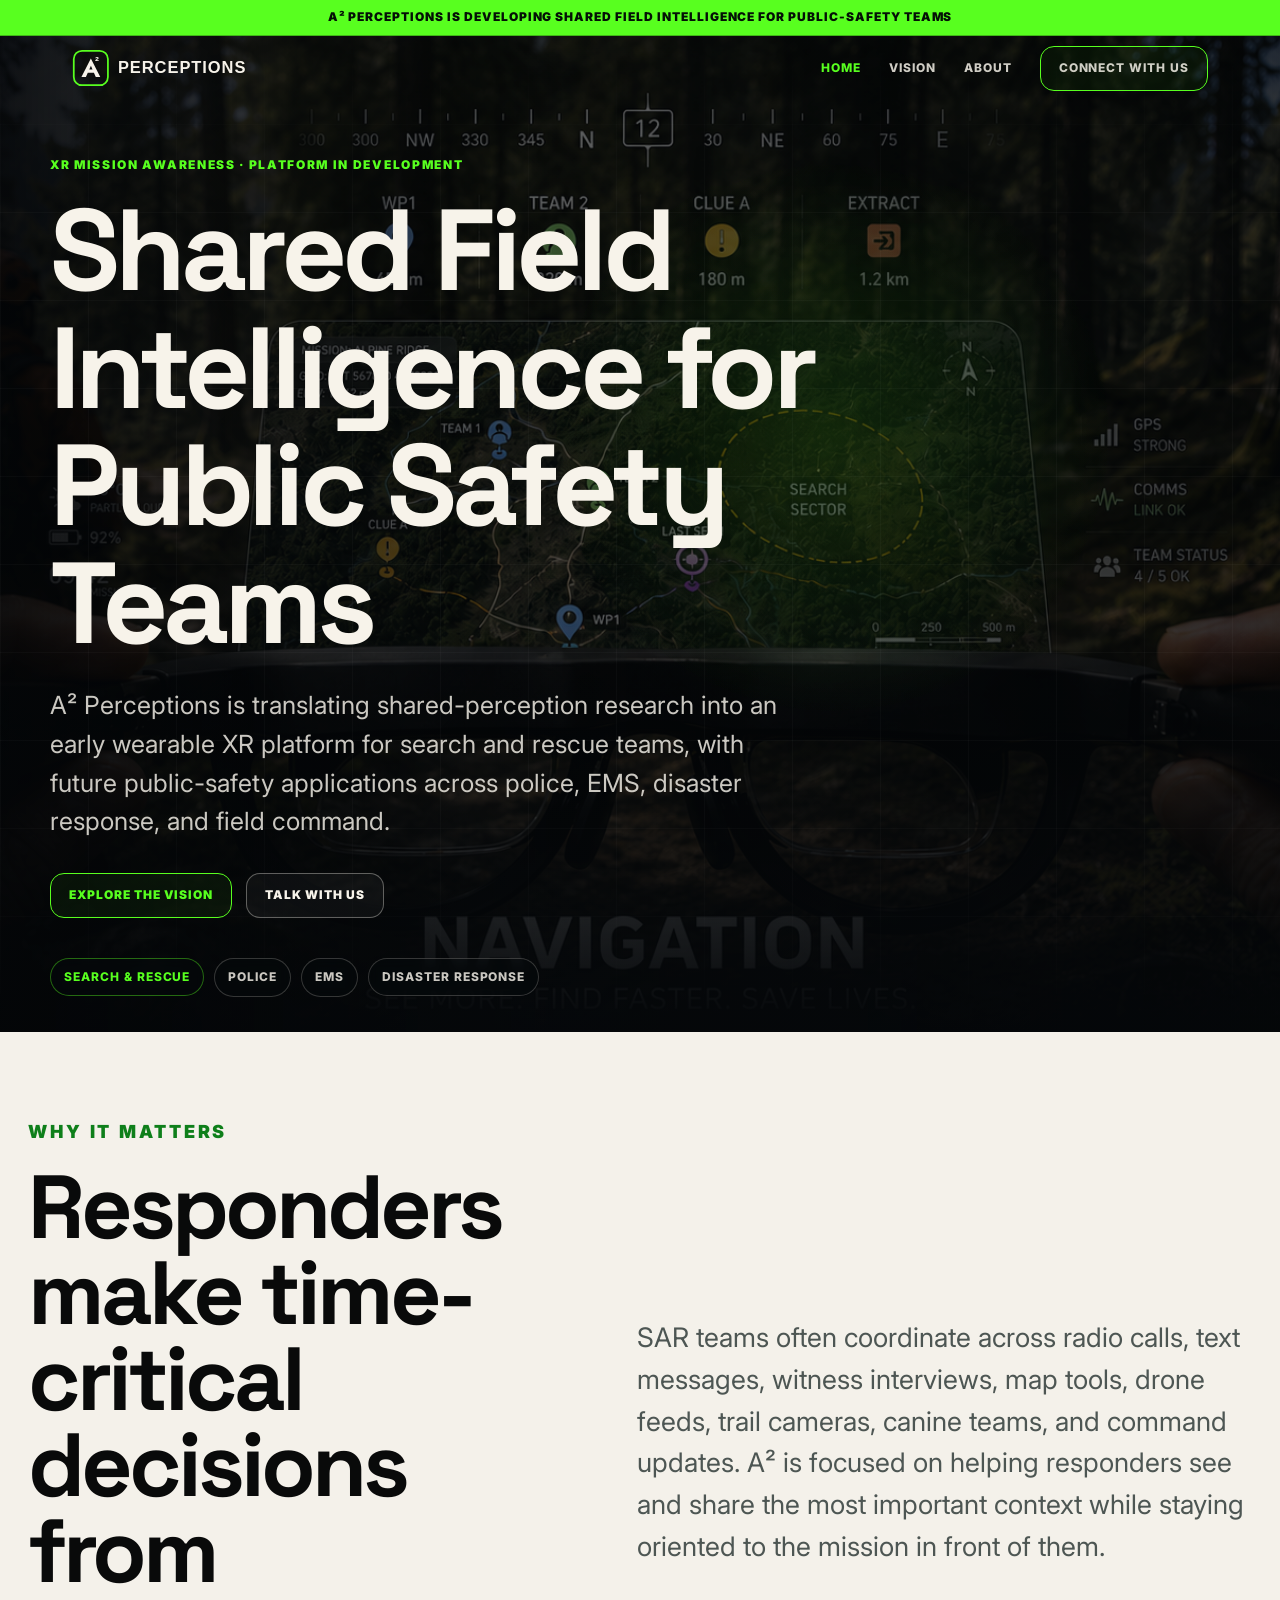
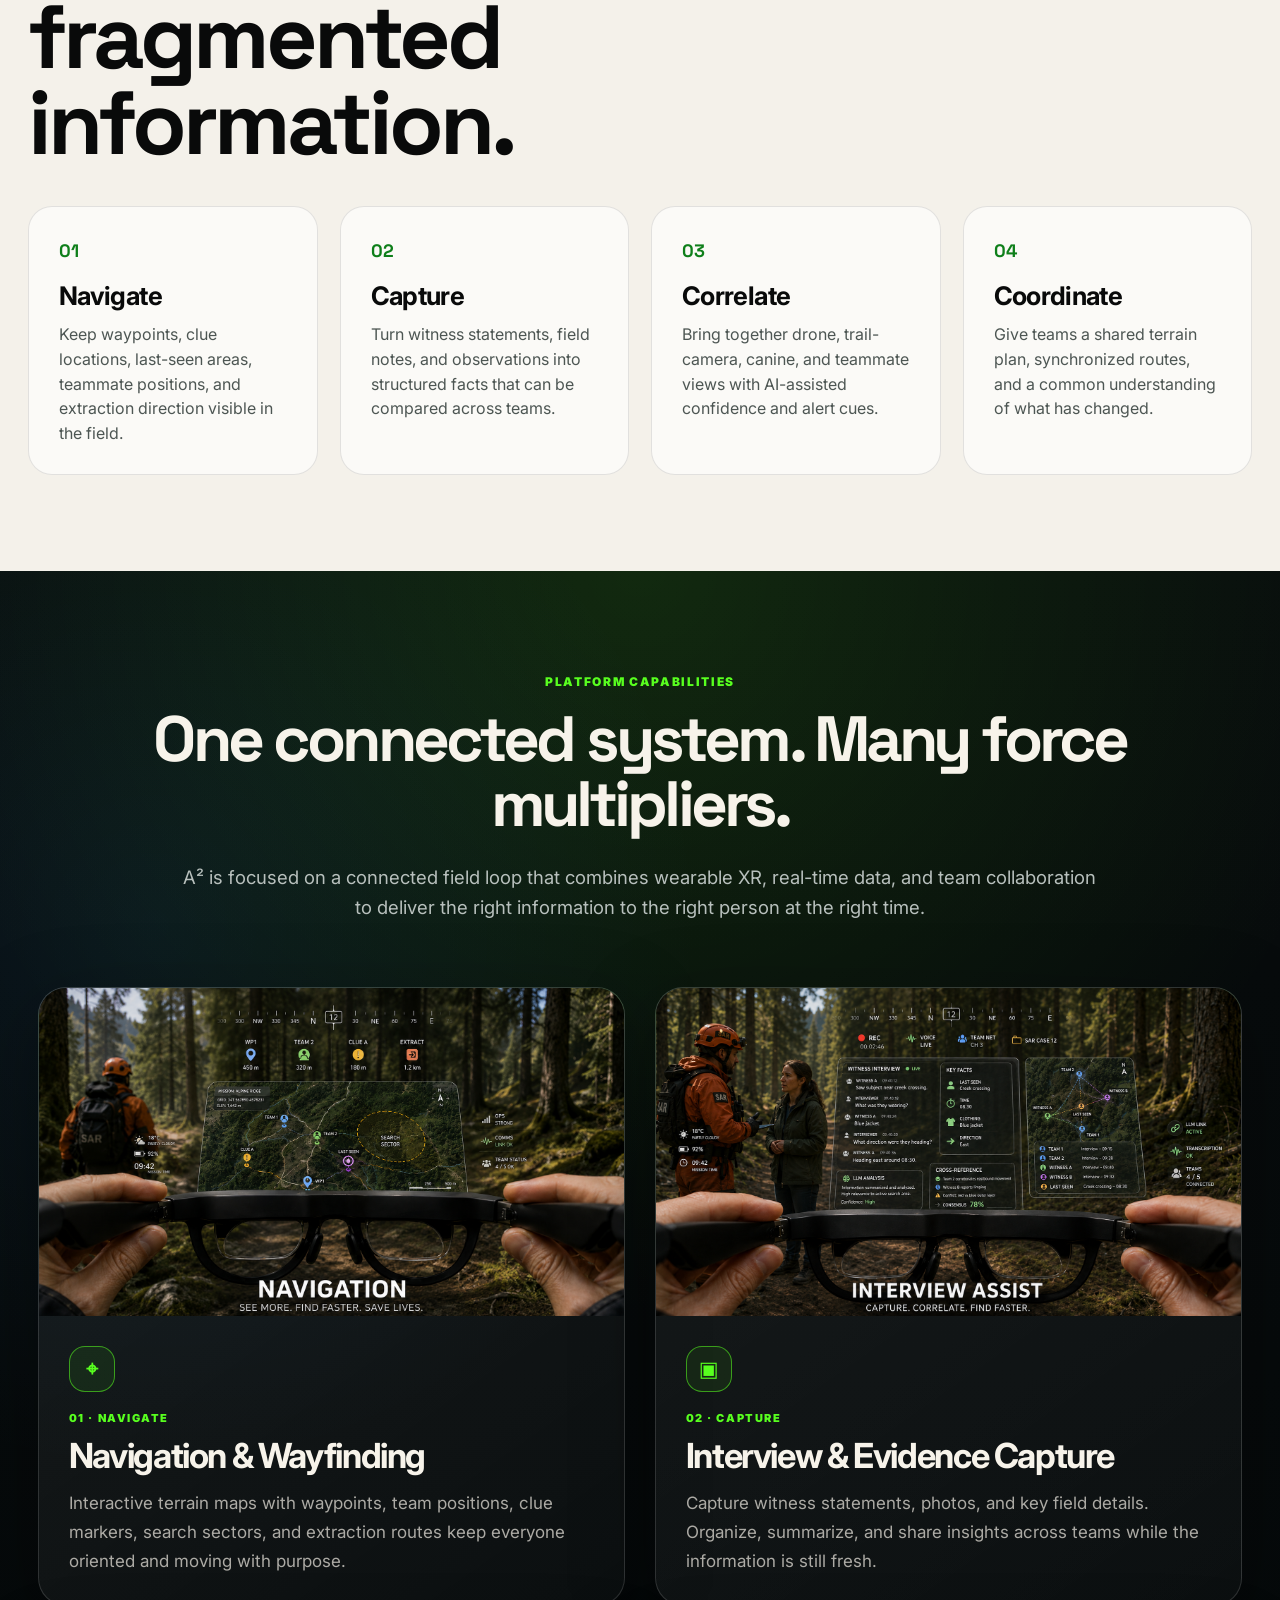
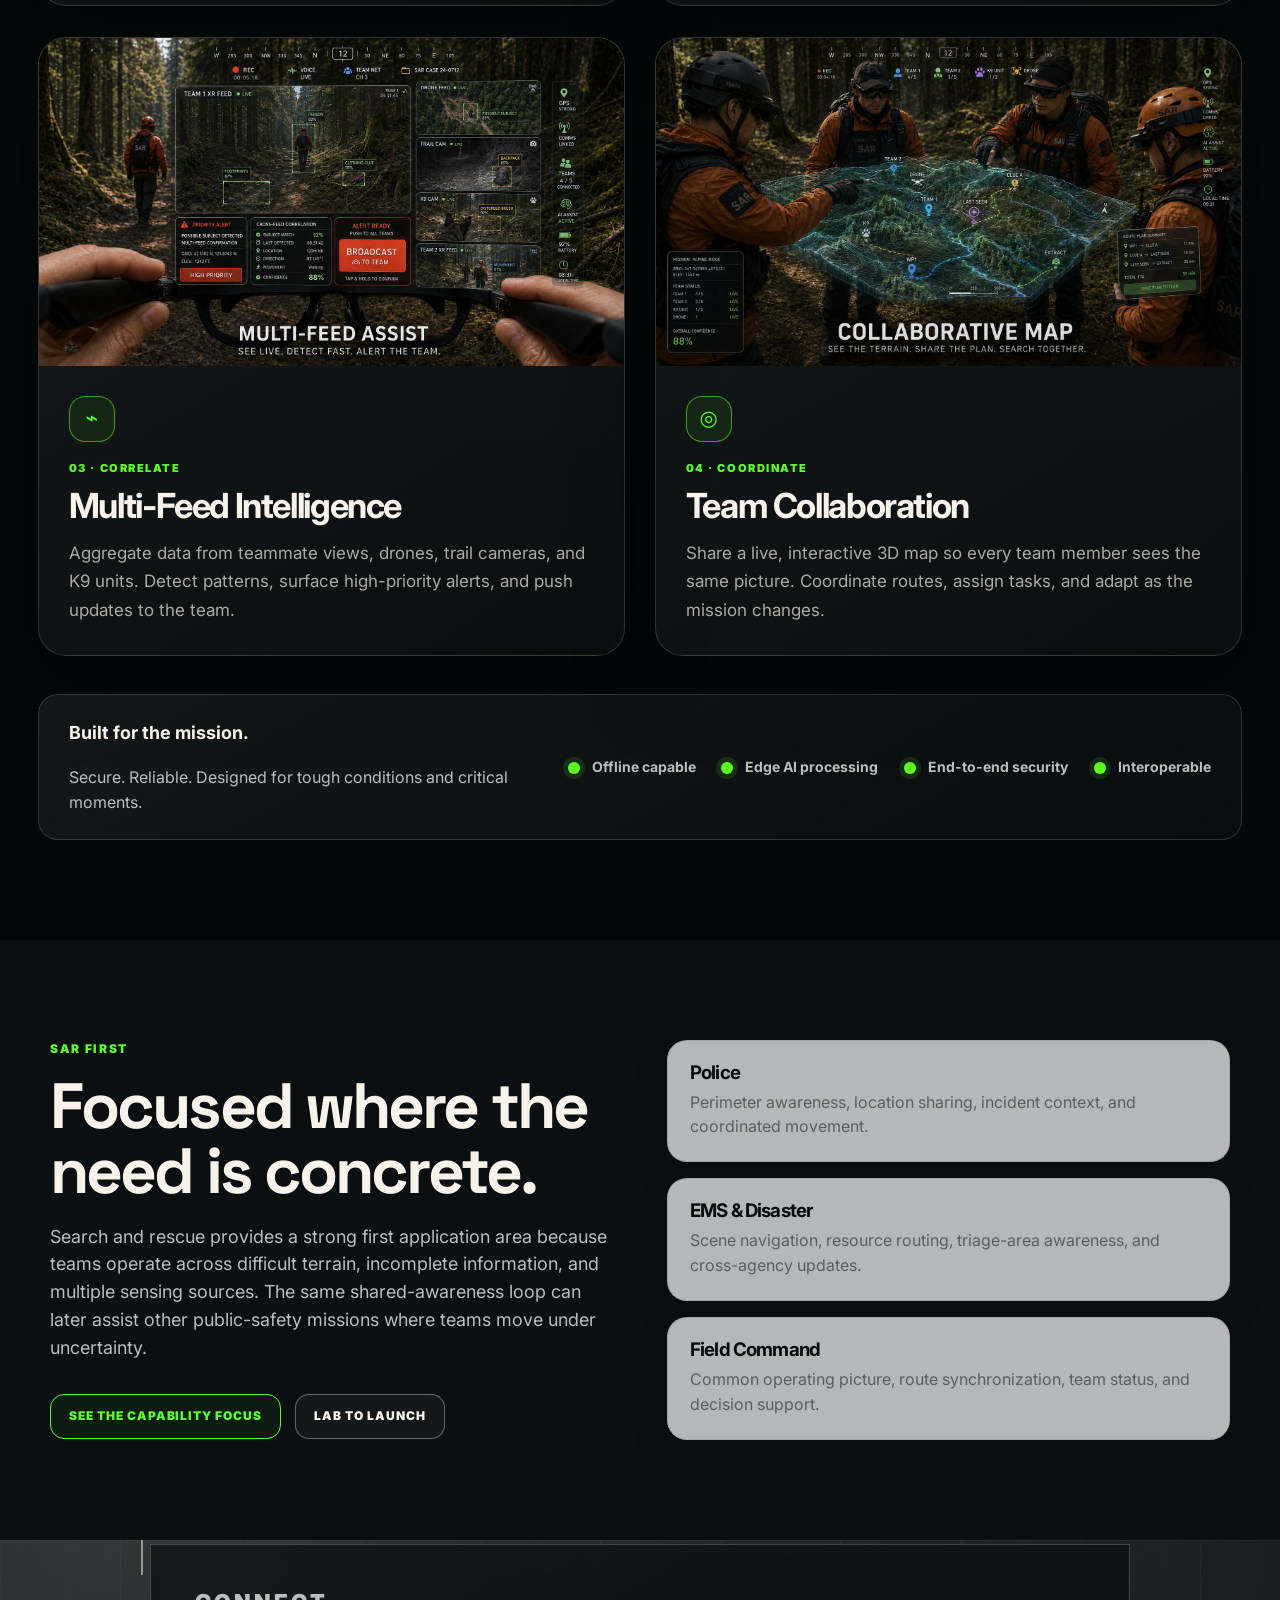
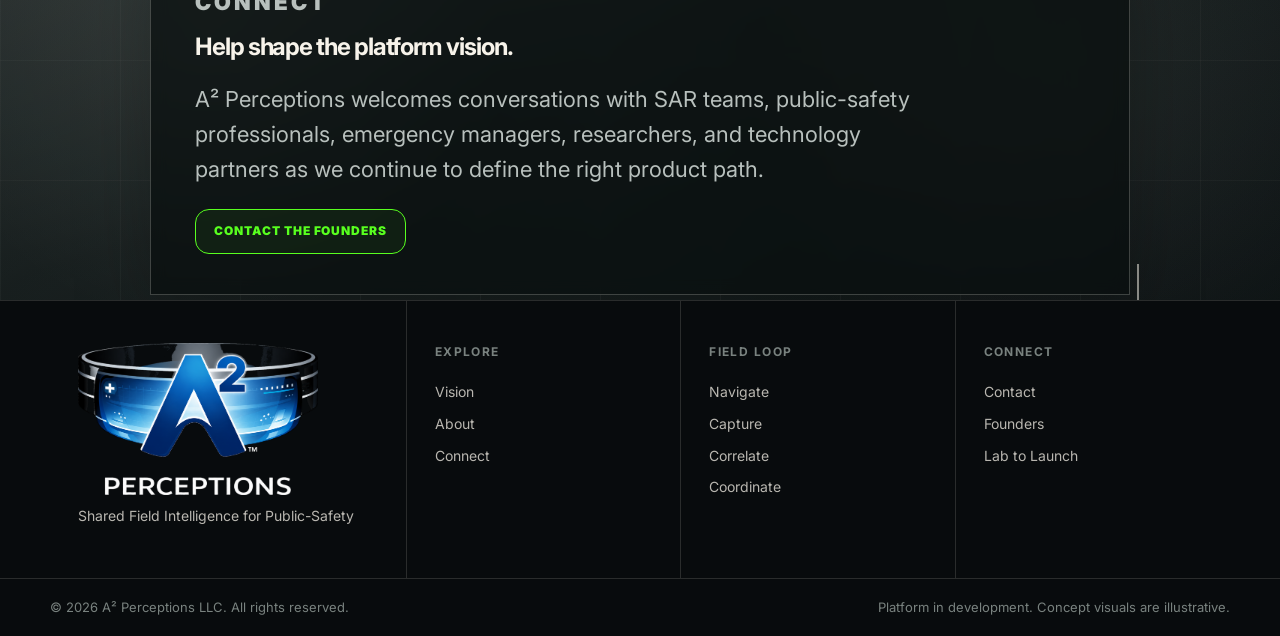
==== index.html @ 597aad18 "updated" ====
<!doctype html>
<html lang="en">
<head>
  <meta charset="utf-8">
  <meta name="viewport" content="width=device-width, initial-scale=1">
  <!-- Social link preview -->
  <meta property="og:title" content="A² Perceptions">
  <meta property="og:description" content="Shared Field Intelligence for Public Safety Teams">
  <meta property="og:type" content="website">
  <meta property="og:url" content="https://a2perceptions.com/">
  <meta property="og:image" content="https://a2perceptions.com/assets/img/social-preview.png">
  <meta property="og:image:width" content="1200">
  <meta property="og:image:height" content="630">

  <meta name="twitter:card" content="summary_large_image">
  <meta name="twitter:title" content="A² Perceptions">
  <meta name="twitter:description" content="Shared Field Intelligence for Public Safety Teams">
  <meta name="twitter:image" content="https://a2perceptions.com/assets/img/social-preview.png">
  <title>A² Perceptions | Shared Field Intelligence for Public Safety Teams</title>
  <meta name="description" content="A² Perceptions is developing a SAR-first wearable XR mission-awareness platform for public-safety teams.">
  <link rel="preconnect" href="https://fonts.googleapis.com">
  <link rel="preconnect" href="https://fonts.gstatic.com" crossorigin>
  <link href="https://fonts.googleapis.com/css2?family=Inter:wght@400;600;700;800;900&family=Space+Grotesk:wght@500;700;800&display=swap" rel="stylesheet">
  <link rel="stylesheet" href="assets/css/styles.css">
  <link rel="icon" href="assets/img/favicon-32.png" sizes="32x32" type="image/png">
  <link rel="apple-touch-icon" href="assets/img/apple-touch-icon.png">
  <!-- Cloudflare Web Analytics -->
  <script defer src="https://static.cloudflareinsights.com/beacon.min.js"
        data-cf-beacon='{"token": "cfut_zgLoPQUb0LdzbOEj3c5T4B39mbSB5YPgryAmXiWyc1afd4a0"}'></script>
  <!-- Cloudflare Web Analytics --><script defer src='https://static.cloudflareinsights.com/beacon.min.js' data-cf-beacon='{"token": "b9fbef4af799434c81dbc602abab901b"}'></script><!-- End Cloudflare Web Analytics -->
</head>
<body>
  <div class="announcement">A² Perceptions is developing shared field intelligence for public-safety teams</div>
  <header class="site-header" aria-label="Primary navigation">
    <div class="header-inner">
      <a class="logo" href="index.html" aria-label="A² Perceptions home"><img src="assets/img/a2-logo.svg" alt="A² Perceptions"></a>
      <button class="nav-toggle" aria-label="Toggle navigation" aria-expanded="false"><span></span><span></span><span></span></button>
      <nav class="nav">
        <a class="active" href="index.html">Home</a>
        <a href="vision.html">Vision</a>
        <a href="about.html">About</a>
        <a class="btn" href="about.html#connect">Connect With Us</a>
      </nav>
    </div>
  </header>

  <main>
    <section class="hero">
      <div class="hero-media" aria-hidden="true">
        <video autoplay muted loop playsinline poster="assets/img/hero-poster.png">
          <source src="assets/video/a2-field-loop.mp4" type="video/mp4">
        </video>
      </div>
      <div class="hero-content">
        <p class="eyebrow reveal">XR mission awareness · platform in development</p>
        <h1 class="reveal">Shared Field Intelligence for Public Safety Teams</h1>
        <p class="lead reveal">A² Perceptions is translating shared-perception research into an early wearable XR platform for search and rescue teams, with future public-safety applications across police, EMS, disaster response, and field command.</p>
        <div class="hero-actions reveal">
          <a class="btn" href="vision.html">Explore the Vision</a>
          <a class="btn secondary" href="about.html#connect">Talk With Us</a>
        </div>
        <div class="hero-tags reveal" aria-label="Focus areas">
          <span class="tag green">Search &amp; Rescue</span>
          <span class="tag">Police</span>
          <span class="tag">EMS</span>
          <span class="tag">Disaster Response</span>
        </div>
      </div>
    </section>

    <section class="section problem-band">
      <div class="container">
        <div class="section-header">
          <div>
            <p class="section-kicker reveal">Why it matters</p>
            <h2 class="reveal">Responders make time-critical decisions from fragmented information.</h2>
          </div>
          <p class="copy reveal">SAR teams often coordinate across radio calls, text messages, witness interviews, map tools, drone feeds, trail cameras, canine teams, and command updates. A² is focused on helping responders see and share the most important context while staying oriented to the mission in front of them.</p>
        </div>
        <div class="grid cols-4">
          <article class="card reveal"><div class="num">01</div><h3>Navigate</h3><p>Keep waypoints, clue locations, last-seen areas, teammate positions, and extraction direction visible in the field.</p></article>
          <article class="card reveal"><div class="num">02</div><h3>Capture</h3><p>Turn witness statements, field notes, and observations into structured facts that can be compared across teams.</p></article>
          <article class="card reveal"><div class="num">03</div><h3>Correlate</h3><p>Bring together drone, trail-camera, canine, and teammate views with AI-assisted confidence and alert cues.</p></article>
          <article class="card reveal"><div class="num">04</div><h3>Coordinate</h3><p>Give teams a shared terrain plan, synchronized routes, and a common understanding of what has changed.</p></article>
        </div>
      </div>
    </section>


    <section class="section home-capabilities-section">
      <div class="container">
        <div class="section-header stack centered">
          <p class="section-kicker reveal">Platform capabilities</p>
          <h2 class="reveal">One connected system. Many force multipliers.</h2>
          <p class="copy reveal">A² is focused on a connected field loop that combines wearable XR, real-time data, and team collaboration to deliver the right information to the right person at the right time.</p>
        </div>

        <div class="capability-showcase-grid">
          <article class="capability-showcase-card reveal">
            <div class="capability-copy">
              <div class="capability-icon" aria-hidden="true">⌖</div>
              <p class="section-kicker mini">01 · Navigate</p>
              <h3>Navigation &amp; Wayfinding</h3>
              <p>Interactive terrain maps with waypoints, team positions, clue markers, search sectors, and extraction routes keep everyone oriented and moving with purpose.</p>
            </div>
            <button class="capability-image-button" type="button" data-lightbox-src="assets/img/sar-xr-navigation.png" data-lightbox-alt="Navigation and wayfinding concept showing a SAR responder using XR glasses with a map, waypoint, clue, team, and extraction overlays."><img src="assets/img/sar-xr-navigation.png" alt="Navigation and wayfinding concept showing a SAR responder using XR glasses with a map, waypoint, clue, team, and extraction overlays."><span>View larger</span></button>
          </article>

          <article class="capability-showcase-card reveal">
            <div class="capability-copy">
              <div class="capability-icon" aria-hidden="true">▣</div>
              <p class="section-kicker mini">02 · Capture</p>
              <h3>Interview &amp; Evidence Capture</h3>
              <p>Capture witness statements, photos, and key field details. Organize, summarize, and share insights across teams while the information is still fresh.</p>
            </div>
            <button class="capability-image-button" type="button" data-lightbox-src="assets/img/sar-xr-interview-assist.png" data-lightbox-alt="Interview and evidence capture concept showing a SAR rescuer interviewing a witness with transcript, key facts, and cross-reference overlays."><img src="assets/img/sar-xr-interview-assist.png" alt="Interview and evidence capture concept showing a SAR rescuer interviewing a witness with transcript, key facts, and cross-reference overlays."><span>View larger</span></button>
          </article>

          <article class="capability-showcase-card reveal">
            <div class="capability-copy">
              <div class="capability-icon" aria-hidden="true">⌁</div>
              <p class="section-kicker mini">03 · Correlate</p>
              <h3>Multi-Feed Intelligence</h3>
              <p>Aggregate data from teammate views, drones, trail cameras, and K9 units. Detect patterns, surface high-priority alerts, and push updates to the team.</p>
            </div>
            <button class="capability-image-button" type="button" data-lightbox-src="assets/img/sar-xr-multi-feed-assist.png" data-lightbox-alt="Multi-feed intelligence concept showing live team, drone, trail camera, and K9 camera feeds with AI assist overlays and alert controls."><img src="assets/img/sar-xr-multi-feed-assist.png" alt="Multi-feed intelligence concept showing live team, drone, trail camera, and K9 camera feeds with AI assist overlays and alert controls."><span>View larger</span></button>
          </article>

          <article class="capability-showcase-card reveal">
            <div class="capability-copy">
              <div class="capability-icon" aria-hidden="true">◎</div>
              <p class="section-kicker mini">04 · Coordinate</p>
              <h3>Team Collaboration</h3>
              <p>Share a live, interactive 3D map so every team member sees the same picture. Coordinate routes, assign tasks, and adapt as the mission changes.</p>
            </div>
            <button class="capability-image-button" type="button" data-lightbox-src="assets/img/sar-xr-collaborative-map.png" data-lightbox-alt="Team collaboration concept showing SAR responders using a shared 3D holographic terrain map with team, drone, clue, route, and extraction markers."><img src="assets/img/sar-xr-collaborative-map.png" alt="Team collaboration concept showing SAR responders using a shared 3D holographic terrain map with team, drone, clue, route, and extraction markers."><span>View larger</span></button>
          </article>
        </div>

        <div class="capability-proof-bar reveal">
          <div><strong>Built for the mission.</strong><span>Secure. Reliable. Designed for tough conditions and critical moments.</span></div>
          <ul>
            <li>Offline capable</li>
            <li>Edge AI processing</li>
            <li>End-to-end security</li>
            <li>Interoperable</li>
          </ul>
        </div>
      </div>
    </section>

    <section class="section">
      <div class="container split">
        <div>
          <p class="section-kicker reveal">SAR first</p>
          <h2 class="reveal">Focused where the need is concrete.</h2>
          <p class="copy reveal">Search and rescue provides a strong first application area because teams operate across difficult terrain, incomplete information, and multiple sensing sources. The same shared-awareness loop can later assist other public-safety missions where teams move under uncertainty.</p>
          <div class="hero-actions reveal">
            <a class="btn" href="vision.html#capabilities">See the Capability Focus</a>
            <a class="btn secondary" href="vision.html#lab-to-launch">Lab to Launch</a>
          </div>
        </div>
        <div class="grid mini-grid reveal">
          <article class="mini-card"><h3>Police</h3><p>Perimeter awareness, location sharing, incident context, and coordinated movement.</p></article>
          <article class="mini-card"><h3>EMS &amp; Disaster</h3><p>Scene navigation, resource routing, triage-area awareness, and cross-agency updates.</p></article>
          <article class="mini-card"><h3>Field Command</h3><p>Common operating picture, route synchronization, team status, and decision support.</p></article>
        </div>
      </div>
    </section>

    <section id="connect" class="contact-band">
      <div class="container">
        <div class="contact-box reveal">
          <p class="section-kicker">Connect</p>
          <h2>Help shape the platform vision.</h2>
          <p>A² Perceptions welcomes conversations with SAR teams, public-safety professionals, emergency managers, researchers, and technology partners as we continue to define the right product path.</p>
          <a class="btn" href="about.html#connect">Contact the Founders</a>
        </div>
      </div>
    </section>

    <div class="image-lightbox" id="image-lightbox" aria-hidden="true">
      <button class="image-lightbox-close" type="button" aria-label="Close enlarged image">×</button>
      <img src="" alt="">
    </div>

  </main>

  <footer class="site-footer">
    <div class="container footer-grid">
      <div class="footer-col footer-logo"><img src="assets/img/a2-logo-official-footer.png" alt="Official A² Perceptions logo"><p>Shared Field Intelligence for Public-Safety</p></div>
      <div class="footer-col"><h4>Explore</h4><a href="vision.html">Vision</a><a href="about.html">About</a><a href="about.html#connect">Connect</a></div>
      <div class="footer-col"><h4>Field Loop</h4><a href="vision.html#capabilities">Navigate</a><a href="vision.html#capabilities">Capture</a><a href="vision.html#capabilities">Correlate</a><a href="vision.html#capabilities">Coordinate</a></div>
      <div class="footer-col"><h4>Connect</h4><a href="about.html#connect">Contact</a><a href="about.html#founders">Founders</a><a href="vision.html#lab-to-launch">Lab to Launch</a></div>
    </div>
    <div class="footer-bottom"><div class="container"><span>© <span id="year">2026</span> A² Perceptions LLC. All rights reserved.</span><span>Platform in development. Concept visuals are illustrative.</span></div></div>
  </footer>

  <script>
    const lightbox = document.getElementById('image-lightbox');
    if (lightbox) {
      const lightboxImg = lightbox.querySelector('img');
      const closeLightbox = () => {
        lightbox.setAttribute('aria-hidden', 'true');
        lightboxImg.src = '';
        document.body.classList.remove('lightbox-open');
      };
      document.querySelectorAll('[data-lightbox-src]').forEach((button) => {
        button.addEventListener('click', () => {
          lightboxImg.src = button.dataset.lightboxSrc;
          lightboxImg.alt = button.dataset.lightboxAlt || '';
          lightbox.setAttribute('aria-hidden', 'false');
          document.body.classList.add('lightbox-open');
        });
      });
      lightbox.addEventListener('click', (event) => {
        if (event.target === lightbox) closeLightbox();
      });
      lightbox.querySelector('.image-lightbox-close').addEventListener('click', closeLightbox);
      document.addEventListener('keydown', (event) => {
        if (event.key === 'Escape') closeLightbox();
      });
    }
  </script>

  <script src="assets/js/main.js"></script>
  <script>document.getElementById('year').textContent = new Date().getFullYear();</script>
</body>
</html>
---- assets/css/styles.css ----
:root {
  --black: #070a0d;
  --near-black: #0b0f12;
  --charcoal: #12181d;
  --panel: #151b1f;
  --panel-2: #1b2227;
  --text: #f7f3ea;
  --muted: #b8c0bd;
  --muted-2: #79827f;
  --line: rgba(247, 243, 234, 0.14);
  --green: #58ff1f;
  --green-dim: rgba(88, 255, 31, 0.18);
  --cyan: #24d7ff;
  --cyan-dim: rgba(36, 215, 255, 0.16);
  --amber: #ffaf3d;
  --cream: #f4f1ea;
  --ink: #090a0a;
  --max: 1180px;
  --radius-lg: 30px;
  --radius-md: 20px;
  --shadow: 0 20px 80px rgba(0,0,0,.32);
}

* { box-sizing: border-box; }
html { scroll-behavior: smooth; }
body {
  margin: 0;
  background: var(--near-black);
  color: var(--text);
  font-family: Inter, system-ui, -apple-system, BlinkMacSystemFont, "Segoe UI", sans-serif;
  line-height: 1.55;
  text-rendering: optimizeLegibility;
}
body.light-page { background: var(--cream); color: var(--ink); }
a { color: inherit; text-decoration: none; }
img, video { max-width: 100%; display: block; }
::selection { background: var(--green); color: var(--black); }

.announcement {
  background: var(--green);
  color: #041006;
  font-weight: 900;
  text-transform: uppercase;
  letter-spacing: .08em;
  font-size: 12px;
  text-align: center;
  padding: 8px 16px;
  border-bottom: 1px solid rgba(0,0,0,.28);
}

.site-header {
  position: fixed;
  top: 32px;
  left: 0;
  right: 0;
  z-index: 100;
  transition: background .25s ease, transform .25s ease, border .25s ease;
}
.site-header.scrolled { background: rgba(7, 10, 13, 0.86); backdrop-filter: blur(18px); border-bottom: 1px solid var(--line); }
.header-inner {
  max-width: var(--max);
  margin: 0 auto;
  display: flex;
  align-items: center;
  justify-content: space-between;
  gap: 24px;
  padding: 14px 22px;
}
.logo { display: flex; align-items: center; min-width: 190px; }
.logo img { width: 212px; height: auto; }
.nav { display: flex; align-items: center; gap: 28px; }
.nav a {
  color: rgba(247,243,234,.84);
  font-weight: 800;
  font-size: 12px;
  text-transform: uppercase;
  letter-spacing: .08em;
}
.nav a.active, .nav a:hover { color: var(--green); }
.nav-toggle { display: none; background: transparent; border: 1px solid var(--line); color: var(--text); border-radius: 12px; padding: 9px 11px; }
.nav-toggle span { display:block; width:22px; height:2px; background: currentColor; margin:4px 0; }
.btn {
  display: inline-flex;
  align-items: center;
  justify-content: center;
  gap: 10px;
  border: 1px solid var(--green);
  color: var(--green);
  background: rgba(88,255,31,.05);
  border-radius: 14px;
  padding: 12px 18px;
  font-size: 12px;
  font-weight: 900;
  text-transform: uppercase;
  letter-spacing: .08em;
  transition: transform .18s ease, background .18s ease, color .18s ease, border .18s ease;
  cursor: pointer;
}
.btn:hover { transform: translateY(-2px); background: var(--green); color: var(--black); }
.btn.secondary { border-color: rgba(247,243,234,.35); color: var(--text); background: rgba(247,243,234,.04); }
.btn.secondary:hover { background: var(--text); color: var(--black); }
.btn.dark { color: var(--near-black); background: var(--green); }
.btn.dark:hover { background: var(--cyan); border-color: var(--cyan); }

.hero {
  position: relative;
  min-height: 92vh;
  display: grid;
  align-items: end;
  overflow: hidden;
  isolation: isolate;
}
.hero.hero-compact { min-height: 68vh; align-items: center; }
.hero-media {
  position: absolute; inset: 0; z-index: -3; background: var(--near-black);
}
.hero-media video, .hero-media img {
  width: 100%; height: 100%; object-fit: cover;
  opacity: .82;
}
.hero::before {
  content: "";
  position: absolute; inset: 0; z-index: -2;
  background: linear-gradient(90deg, rgba(3,5,7,.92) 0%, rgba(3,5,7,.56) 42%, rgba(3,5,7,.74) 100%),
              linear-gradient(0deg, rgba(7,10,13,1) 0%, rgba(7,10,13,0) 42%);
}
.hero::after {
  content: "";
  position: absolute; inset: 0; z-index: -1;
  background-image: radial-gradient(circle at 65% 40%, rgba(88,255,31,.16), transparent 28%),
                    linear-gradient(rgba(255,255,255,.04) 1px, transparent 1px),
                    linear-gradient(90deg, rgba(255,255,255,.04) 1px, transparent 1px);
  background-size: auto, 88px 88px, 88px 88px;
  mask-image: linear-gradient(to bottom, transparent 0%, black 20%, black 75%, transparent 100%);
  opacity: .7;
}
.hero-content {
  width: min(var(--max), calc(100% - 40px));
  margin: 0 auto;
  padding: 190px 0 86px;
}
.eyebrow {
  color: var(--green);
  font-weight: 900;
  text-transform: uppercase;
  letter-spacing: .14em;
  font-size: 12px;
  margin: 0 0 18px;
}
h1, h2, h3 { line-height: 1.02; margin: 0; letter-spacing: -0.045em; }
h1 {
  font-family: "Space Grotesk", Inter, system-ui, sans-serif;
  font-size: clamp(52px, 9vw, 128px);
  max-width: 980px;
  font-weight: 800;
}
.hero p.lead, .lead {
  font-size: clamp(18px, 2.2vw, 25px);
  color: rgba(247,243,234,.82);
  max-width: 790px;
  margin: 24px 0 0;
}
.hero-actions { display:flex; gap:14px; flex-wrap:wrap; margin-top:32px; }
.hero-tags { display:flex; gap:10px; flex-wrap:wrap; margin-top:40px; }
.tag {
  border: 1px solid rgba(247,243,234,.2);
  color: rgba(247,243,234,.82);
  background: rgba(7,10,13,.42);
  backdrop-filter: blur(6px);
  border-radius: 999px;
  padding: 9px 13px;
  font-size: 12px;
  font-weight: 800;
  text-transform: uppercase;
  letter-spacing: .08em;
}
.tag.green { border-color: rgba(88,255,31,.4); color: var(--green); }

main { overflow: hidden; }
.section { padding: 100px 0; position: relative; }
.section.tight { padding: 68px 0; }
.container { width: min(var(--max), calc(100% - 40px)); margin: 0 auto; }
.section-header { display:flex; justify-content:space-between; align-items:end; gap:40px; margin-bottom:42px; }
.section-header.stack { display:block; }
.section-kicker {
  color: var(--green);
  text-transform: uppercase;
  font-weight: 900;
  letter-spacing: .14em;
  font-size: 12px;
  margin: 0 0 15px;
}
.section h2 { font-family: "Space Grotesk", Inter, sans-serif; font-size: clamp(38px, 5vw, 72px); max-width: 860px; }
.section .copy { color: var(--muted); max-width: 620px; font-size: 18px; }
.grid { display:grid; gap:22px; }
.grid.cols-2 { grid-template-columns: repeat(2, minmax(0, 1fr)); }
.grid.cols-3 { grid-template-columns: repeat(3, minmax(0, 1fr)); }
.grid.cols-4 { grid-template-columns: repeat(4, minmax(0, 1fr)); }
.card {
  background: linear-gradient(145deg, rgba(255,255,255,.065), rgba(255,255,255,.025));
  border: 1px solid var(--line);
  border-radius: var(--radius-md);
  padding: 28px;
  box-shadow: 0 1px 0 rgba(255,255,255,.08) inset;
}
.card.dark { background: linear-gradient(145deg, #11181c, #0a0f12); }
.card h3 { font-size: 26px; margin-bottom: 14px; letter-spacing: -.025em; }
.card p { color: var(--muted); margin:0; }
.card .num { font-family:"Space Grotesk"; color: var(--green); font-weight:900; font-size: 18px; margin-bottom:18px; }
.card.accent { border-color: rgba(88,255,31,.34); }
.card.cyan { border-color: rgba(36,215,255,.28); }

.problem-band {
  background: var(--cream);
  color: var(--ink);
}
.problem-band .section-kicker { color: #0e7f1a; }
.problem-band .copy, .problem-band .card p { color: #4d5653; }
.problem-band .card {
  background: rgba(255,255,255,.62);
  border-color: rgba(0,0,0,.1);
  box-shadow: none;
}
.problem-band .card .num { color: #0e7f1a; }

.split { display:grid; grid-template-columns: 1fr 1fr; gap:54px; align-items:center; }
.split.reverse .visual { order:2; }
.visual-frame {
  border: 1px solid var(--line);
  border-radius: var(--radius-lg);
  overflow: hidden;
  box-shadow: var(--shadow);
  background: #05080b;
  position: relative;
}
.visual-frame img { width: 100%; height: auto; }
.visual-caption {
  padding: 16px 18px;
  border-top: 1px solid var(--line);
  color: var(--muted);
  font-size: 14px;
}

.platform-strip {
  border-top: 1px solid rgba(88,255,31,.8);
  border-bottom: 1px solid rgba(88,255,31,.28);
  background: #0a0f12;
}
.strip-grid { display:grid; grid-template-columns: repeat(3, 1fr); }
.strip-item { padding: 40px 26px; border-right: 1px solid var(--line); }
.strip-item:last-child { border-right:0; }
.strip-item h3 { font-size: 32px; margin-bottom:10px; }
.strip-item p { color:var(--muted); margin:0; }

.mission-card {
  min-height: 330px;
  display:flex; flex-direction:column; justify-content:space-between;
  background:
    linear-gradient(180deg, rgba(88,255,31,.07), rgba(7,10,13,.05)),
    linear-gradient(145deg, #141b1e, #080c0f);
  position:relative; overflow:hidden;
}
.mission-card::after {
  content:""; position:absolute; inset:auto -80px -120px auto; width:220px; height:220px; border-radius:50%; background:var(--green-dim); filter: blur(35px);
}
.mission-card .icon { width:52px; height:52px; border:1px solid rgba(88,255,31,.38); border-radius:16px; display:grid; place-items:center; color:var(--green); font-weight:900; }
.mission-card ul { list-style:none; padding:0; margin:20px 0 0; color:var(--muted); }
.mission-card li { padding:6px 0; border-top:1px solid rgba(255,255,255,.07); }

.light-hero {
  background: var(--cream);
  color: var(--ink);
  min-height: 72vh;
  display:grid;
  align-items:center;
  position:relative;
  overflow:hidden;
  border-bottom:1px solid rgba(0,0,0,.1);
}
.light-hero::before {
  content:""; position:absolute; inset:0; opacity:.45;
  background-image:
    radial-gradient(circle at 50% 35%, transparent 0, transparent 160px, rgba(0,0,0,.05) 161px, transparent 163px),
    radial-gradient(circle at 50% 35%, transparent 0, transparent 250px, rgba(0,0,0,.05) 251px, transparent 253px),
    linear-gradient(rgba(0,0,0,.08) 1px, transparent 1px),
    linear-gradient(90deg, rgba(0,0,0,.08) 1px, transparent 1px);
  background-size: auto, auto, 100px 100px, 100px 100px;
}
.light-hero .container { position:relative; padding-top:110px; }
.light-hero h1 { color:var(--ink); }
.light-hero .lead { color:#4a504f; }
.light-hero .eyebrow { color:#0e7f1a; }
.light-hero .bracket { margin-top:28px; font-weight:900; letter-spacing:.18em; color:#2d3430; }

.page-hero {
  min-height: 68vh;
  display:grid;
  align-items:center;
  padding-top:120px;
  background:
    radial-gradient(circle at 68% 28%, rgba(88,255,31,.18), transparent 30%),
    linear-gradient(135deg, #111b1d, #070a0d 60%);
  border-bottom:1px solid var(--line);
}
.page-hero .lead { color: var(--muted); }

.timeline { position:relative; display:grid; gap:20px; }
.timeline::before { content:""; position:absolute; left:20px; top:0; bottom:0; width:2px; background:rgba(88,255,31,.38); }
.timeline-item { display:grid; grid-template-columns: 60px 1fr; gap:18px; align-items:start; }
.timeline-dot { width:42px; height:42px; border-radius:50%; background:var(--near-black); border:2px solid var(--green); display:grid; place-items:center; color:var(--green); font-weight:900; position:relative; z-index:1; }
.timeline-card { background:#fff; border:1px solid rgba(0,0,0,.1); border-radius:20px; padding:24px; }
.timeline-card p { color:#505957; margin:8px 0 0; }
.timeline-card h3 { font-size:24px; }

.architecture-img { border-radius:30px; border:1px solid var(--line); box-shadow:var(--shadow); overflow:hidden; }
.capability-row { display:grid; grid-template-columns: 0.42fr 1fr; gap:28px; padding:32px 0; border-top:1px solid var(--line); }
.capability-row h3 { font-size:34px; }
.capability-row p { color:var(--muted); font-size:18px; margin:0; }
.badge-list { display:flex; flex-wrap:wrap; gap:10px; margin-top:24px; }
.badge { border:1px solid rgba(247,243,234,.18); color:var(--muted); border-radius:999px; padding:9px 13px; font-weight:800; font-size:12px; text-transform:uppercase; letter-spacing:.08em; }

.about-hero { background: var(--cream); color: var(--ink); padding: 150px 0 90px; position:relative; overflow:hidden; }
.about-hero-grid { display:grid; grid-template-columns: 1.15fr .85fr; gap:36px; align-items:center; }
.about-brand {
  justify-self:end;
  background: rgba(255,255,255,.72);
  border: 1px solid rgba(0,0,0,.08);
  border-radius: 28px;
  padding: 22px;
  box-shadow: 0 18px 60px rgba(0,0,0,.08);
  max-width: 430px;
}
.about-brand img { width: 100%; height: auto; }
.brand-note { margin: 14px 0 0; color:#4a504f; font-size:14px; }
.about-hero::after { content:""; position:absolute; right:-120px; top:80px; width:540px; height:540px; border-radius:50%; border:1px solid rgba(0,0,0,.08); }
.about-hero .eyebrow { color:#0e7f1a; }
.about-hero .lead { color:#4a504f; }
.mission-vision { background:#fff; color:var(--ink); border-top:1px solid rgba(0,0,0,.08); border-bottom:1px solid rgba(0,0,0,.08); }
.mission-vision h3 { font-size:34px; }
.mission-vision p { color:#3e4744; font-size:19px; }
.founder-card { display:grid; grid-template-columns: 180px 1fr; gap:24px; align-items:center; }
.founder-card img { border-radius:22px; border:1px solid var(--line); background:#0b0f12; }
.role { color:var(--green); text-transform:uppercase; font-size:12px; letter-spacing:.12em; font-weight:900; margin:4px 0 12px; }

.contact-band { position:relative; background:#06090c; min-height:430px; display:grid; align-items:center; overflow:hidden; }
.contact-band::before { content:""; position:absolute; inset:0; background:url('../img/terrain-contact.svg') center/cover no-repeat; opacity:.74; }
.contact-band .container { position:relative; display:grid; grid-template-columns: 1fr 1fr; gap:40px; align-items:center; }
.contact-box { max-width:560px; padding:32px; border:1px solid rgba(247,243,234,.18); background:rgba(5,9,12,.58); backdrop-filter: blur(8px); position:relative; }
.contact-box::before, .contact-box::after { content:""; position:absolute; width:38px; height:38px; border-color:rgba(247,243,234,.45); border-style:solid; }
.contact-box::before { left:-10px; top:-10px; border-width:2px 0 0 2px; }
.contact-box::after { right:-10px; bottom:-10px; border-width:0 2px 2px 0; }
.contact-box p { color:var(--muted); }
.contact-logo { justify-self:center; width:min(300px, 48vw); opacity:.96; }

.site-footer { background:#080b0d; border-top:1px solid var(--line); }
.footer-grid { display:grid; grid-template-columns: 1.3fr repeat(3, 1fr); }
.footer-col { padding:42px 28px; border-right:1px solid var(--line); min-height:210px; }
.footer-col:last-child { border-right:0; }
.footer-logo img { width:240px; max-width:100%; height:auto; }
.footer-col h4 { margin:0 0 20px; color:var(--muted-2); font-size:12px; text-transform:uppercase; letter-spacing:.12em; }
.footer-col a, .footer-col p { display:block; color:rgba(247,243,234,.74); margin:10px 0; font-size:14px; }
.footer-bottom { border-top:1px solid var(--line); color:var(--muted-2); font-size:13px; padding:18px 0; }
.footer-bottom .container { display:flex; justify-content:space-between; gap:18px; flex-wrap:wrap; }

.reveal { opacity:0; transform: translateY(24px); transition: opacity .65s ease, transform .65s ease; }
.reveal.visible { opacity:1; transform: translateY(0); }

@media (max-width: 900px) {
  .site-header { top: 32px; }
  .nav-toggle { display:block; }
  .nav {
    position:absolute; top:74px; left:20px; right:20px;
    display:none; flex-direction:column; align-items:flex-start; gap:18px;
    padding:22px; background:rgba(7,10,13,.95); border:1px solid var(--line); border-radius:18px;
    backdrop-filter: blur(14px);
  }
  .nav.open { display:flex; }
  .header-inner { padding: 12px 20px; }
  .logo img { width: 190px; }
  h1 { font-size: clamp(48px, 16vw, 82px); }
  .hero-content { padding-top:150px; }
  .section-header { display:block; }
  .section-header .copy { margin-top:20px; }
  .grid.cols-2, .grid.cols-3, .grid.cols-4, .split, .strip-grid, .contact-band .container, .footer-grid, .about-hero-grid { grid-template-columns: 1fr; }
  .strip-item { border-right:0; border-bottom:1px solid var(--line); }
  .founder-card { grid-template-columns: 1fr; }
  .founder-card img { max-width:220px; }
  .capability-row { grid-template-columns: 1fr; }
  .footer-col { border-right:0; border-bottom:1px solid var(--line); min-height:0; }
  .footer-col:last-child { border-bottom:0; }
}

@media (max-width: 560px) {
  .announcement { font-size:10px; }
  .site-header { top: 30px; }
  .container, .hero-content { width: min(100% - 28px, var(--max)); }
  .hero-actions .btn { width:100%; }
  .section { padding:76px 0; }
  .card { padding:22px; }
  .light-hero .container { padding-top:140px; }
  .about-hero { padding-top:145px; }
}
.light-page .site-header { background: rgba(244, 241, 234, 0.86); backdrop-filter: blur(18px); border-bottom: 1px solid rgba(0,0,0,.08); }
.light-page .nav a:not(.btn) { color: rgba(9,10,10,.78); }
.light-page .nav a:not(.btn):hover, .light-page .nav a.active { color: #0e7f1a; }
.light-page .nav-toggle { color: var(--ink); border-color: rgba(0,0,0,.15); }
.light-page .site-header.scrolled { background: rgba(244, 241, 234, 0.92); border-bottom: 1px solid rgba(0,0,0,.12); }
@media (max-width: 900px) { .light-page .nav { background: rgba(244,241,234,.96); border-color: rgba(0,0,0,.12); } }


/* Concept workflow update */
.workflow-grid {
  display: grid;
  grid-template-columns: repeat(2, minmax(0, 1fr));
  gap: 24px;
}
.workflow-card {
  background: linear-gradient(145deg, rgba(255,255,255,.065), rgba(255,255,255,.025));
  border: 1px solid var(--line);
  border-radius: var(--radius-md);
  overflow: hidden;
  box-shadow: var(--shadow);
}
.workflow-card img {
  width: 100%;
  aspect-ratio: 16 / 9;
  object-fit: cover;
  border-bottom: 1px solid var(--line);
}
.workflow-card-body {
  padding: 22px;
}
.workflow-card-body h3 {
  font-size: 28px;
  margin: 8px 0 10px;
}
.workflow-card-body p:last-child {
  color: var(--muted);
  margin: 0;
}
.section-kicker.mini {
  margin-bottom: 0;
  font-size: 11px;
}
.feature-list {
  margin: 24px 0 0;
  padding: 0;
  list-style: none;
  display: grid;
  gap: 14px;
}
.feature-list li {
  position: relative;
  padding-left: 28px;
  color: var(--muted);
}
.feature-list li::before {
  content: "";
  position: absolute;
  left: 0;
  top: 9px;
  width: 12px;
  height: 12px;
  border-radius: 50%;
  background: var(--green);
  box-shadow: 0 0 0 5px rgba(88,255,31,.14);
}
.problem-band .feature-list li,
.dark-text-list li {
  color: #4d5653;
}
.strip-grid-4 {
  grid-template-columns: repeat(4, 1fr);
}
.workflow-section .visual-frame img {
  width: 100%;
}
.problem-band .workflow-card {
  background: rgba(255,255,255,.72);
  border-color: rgba(0,0,0,.08);
  box-shadow: 0 18px 60px rgba(0,0,0,.06);
}
.problem-band .workflow-card-body p:last-child {
  color: #4d5653;
}
@media (max-width: 900px) {
  .workflow-grid,
  .strip-grid-4 {
    grid-template-columns: 1fr;
  }
}

/* Vision consolidation update */
.mini-grid {
  display: grid;
  grid-template-columns: 1fr;
  gap: 16px;
}
.mini-card {
  padding: 22px;
  border: 1px solid rgba(0,0,0,.10);
  border-radius: 20px;
  background: rgba(255,255,255,.70);
  box-shadow: 0 16px 50px rgba(0,0,0,.06);
}
.mini-card h3 { margin: 0 0 8px; color: var(--ink); }
.mini-card p { margin: 0; color: #56605c; }
.compact-workflows .workflow-card-body { padding: 20px; }
.research-grid {
  display: grid;
  grid-template-columns: repeat(4, minmax(0, 1fr));
  gap: 18px;
}
.research-card {
  padding: 24px;
  border-radius: 22px;
  border: 1px solid var(--line);
  background: linear-gradient(145deg, rgba(255,255,255,.07), rgba(255,255,255,.025));
  box-shadow: var(--shadow);
}
.research-card .num {
  display: inline-flex;
  min-width: 56px;
  height: 38px;
  padding: 0 12px;
  align-items: center;
  justify-content: center;
  border-radius: 999px;
  color: var(--green);
  background: rgba(88,255,31,.11);
  border: 1px solid rgba(88,255,31,.30);
  font-family: var(--font-display);
  font-size: 18px;
  font-weight: 900;
  letter-spacing: .04em;
}
.research-card h3 { margin: 18px 0 10px; font-size: 22px; }
.research-card p { color: var(--muted); }
.research-card a { color: var(--green); font-weight: 800; text-decoration: none; }
.research-card a:hover { text-decoration: underline; text-underline-offset: 5px; }
.video-callout {
  margin-top: 28px;
  display: flex;
  justify-content: space-between;
  align-items: center;
  gap: 24px;
  padding: 26px;
  border: 1px solid var(--line);
  border-radius: var(--radius-md);
  background: rgba(255,255,255,.06);
  box-shadow: var(--shadow);
}
.video-callout h3 { margin: 6px 0 8px; }
.video-callout p { color: var(--muted); margin: 0; }
.citations-section { padding-top: 80px; }
.citation-list {
  margin: 18px 0 0;
  padding-left: 22px;
  display: grid;
  gap: 16px;
  color: var(--muted);
}
.citation-list li { line-height: 1.65; }
.citation-list a { color: var(--green); font-weight: 700; overflow-wrap: anywhere; }
@media (max-width: 1000px) {
  .research-grid { grid-template-columns: repeat(2, minmax(0, 1fr)); }
}
@media (max-width: 700px) {
  .research-grid { grid-template-columns: 1fr; }
  .video-callout { flex-direction: column; align-items: flex-start; }
}

/* Home + Vision refinement update */
.centered {
  text-align: center;
  max-width: 920px;
  margin: 0 auto 38px;
}

.home-overview-section {
  background:
    radial-gradient(circle at 50% 0%, rgba(88,255,31,.10), transparent 34%),
    linear-gradient(180deg, rgba(8,12,13,1), rgba(3,7,8,1));
}

.overview-showcase {
  margin: 0;
  border: 1px solid rgba(255,255,255,.14);
  border-radius: 26px;
  overflow: hidden;
  background: rgba(255,255,255,.035);
  box-shadow: 0 32px 90px rgba(0,0,0,.42);
}

.overview-showcase img {
  width: 100%;
  display: block;
}

.overview-showcase figcaption {
  padding: 18px 24px;
  color: var(--muted);
  border-top: 1px solid rgba(255,255,255,.10);
  font-size: 14px;
}

.text-capability-grid,
.lab-launch-grid {
  display: grid;
  grid-template-columns: repeat(2, minmax(0, 1fr));
  gap: 22px;
}

.metric-row {
  display: grid;
  grid-template-columns: repeat(3, minmax(0, 1fr));
  gap: 18px;
}

.metric-card {
  border: 1px solid rgba(0,0,0,.08);
  border-radius: 22px;
  padding: 26px;
  background: rgba(255,255,255,.70);
  box-shadow: 0 18px 50px rgba(0,0,0,.06);
}

.metric-card strong {
  display: block;
  font-family: var(--display);
  font-size: clamp(34px, 5vw, 64px);
  line-height: .95;
  color: #0b1314;
  margin-bottom: 12px;
}

.metric-card span {
  color: #4c5755;
}

.timeline-list {
  display: grid;
  gap: 16px;
}

.timeline-list > div {
  display: grid;
  grid-template-columns: 64px 1fr;
  gap: 18px;
  align-items: start;
  padding: 20px;
  border: 1px solid var(--line);
  border-radius: 22px;
  background: linear-gradient(145deg, rgba(255,255,255,.065), rgba(255,255,255,.025));
}

.timeline-list span {
  display: grid;
  place-items: center;
  width: 48px;
  height: 48px;
  border-radius: 16px;
  color: var(--green);
  border: 1px solid rgba(88,255,31,.38);
  background: rgba(88,255,31,.08);
  font-weight: 900;
}

.timeline-list h3 {
  margin: 0 0 6px;
}

.timeline-list p {
  margin: 0;
  color: var(--muted);
}

.reference-list {
  margin: 0;
  padding-left: 22px;
  color: #4c5755;
  display: grid;
  gap: 16px;
}

.reference-list li {
  padding-left: 8px;
}

.reference-list a {
  color: #086b2e;
  font-weight: 800;
}

@media (max-width: 900px) {
  .text-capability-grid,
  .lab-launch-grid,
  .metric-row {
    grid-template-columns: 1fr;
  }

  .overview-showcase figcaption {
    padding: 14px 16px;
  }
}

/* Home actual capability cards using original concept images */
.home-capabilities-section {
  background:
    radial-gradient(circle at 50% 0%, rgba(88,255,31,.12), transparent 36%),
    radial-gradient(circle at 12% 18%, rgba(55,170,255,.08), transparent 28%),
    linear-gradient(180deg, rgba(8,12,13,1), rgba(3,7,8,1));
}

.capability-showcase-grid {
  display: grid;
  grid-template-columns: repeat(2, minmax(0, 1fr));
  gap: 22px;
}

.capability-showcase-card {
  display: grid;
  grid-template-columns: minmax(210px, .72fr) minmax(300px, 1.28fr);
  align-items: center;
  gap: 24px;
  min-height: 320px;
  padding: 28px;
  border: 1px solid rgba(255,255,255,.14);
  border-radius: 20px;
  background:
    linear-gradient(145deg, rgba(255,255,255,.065), rgba(255,255,255,.024)),
    radial-gradient(circle at 100% 0%, rgba(88,255,31,.065), transparent 35%);
  box-shadow: 0 24px 80px rgba(0,0,0,.34);
  overflow: hidden;
}

.capability-showcase-card img {
  width: 100%;
  height: 235px;
  object-fit: cover;
  border-radius: 14px;
  border: 1px solid rgba(255,255,255,.12);
  box-shadow: 0 18px 50px rgba(0,0,0,.36);
}

.capability-copy {
  min-width: 0;
}

.capability-icon {
  width: 38px;
  height: 38px;
  display: grid;
  place-items: center;
  margin-bottom: 16px;
  color: var(--green);
  border: 1px solid rgba(88,255,31,.55);
  border-radius: 14px;
  background: rgba(88,255,31,.075);
  font-size: 21px;
  font-weight: 900;
}

.capability-copy h3 {
  margin: 10px 0 14px;
  font-size: clamp(24px, 2.2vw, 34px);
  letter-spacing: -.04em;
}

.capability-copy p:last-child {
  margin: 0;
  color: rgba(247,243,234,.68);
  line-height: 1.75;
}

.capability-proof-bar {
  margin-top: 34px;
  padding: 22px 26px;
  display: flex;
  justify-content: space-between;
  gap: 24px;
  align-items: center;
  border: 1px solid rgba(255,255,255,.14);
  border-radius: 18px;
  background: linear-gradient(145deg, rgba(255,255,255,.065), rgba(255,255,255,.024));
}

.capability-proof-bar div {
  display: flex;
  align-items: baseline;
  gap: 16px;
  flex-wrap: wrap;
}

.capability-proof-bar strong {
  color: var(--text);
  font-size: 18px;
}

.capability-proof-bar span,
.capability-proof-bar li {
  color: var(--muted);
}

.capability-proof-bar ul {
  display: flex;
  flex-wrap: wrap;
  gap: 18px;
  margin: 0;
  padding: 0;
  list-style: none;
}

.capability-proof-bar li {
  position: relative;
  padding-left: 24px;
  white-space: nowrap;
  font-weight: 700;
}

.capability-proof-bar li::before {
  content: "";
  width: 12px;
  height: 12px;
  border-radius: 50%;
  background: var(--green);
  box-shadow: 0 0 0 5px rgba(88,255,31,.12);
  position: absolute;
  left: 0;
  top: 6px;
}

@media (max-width: 1100px) {
  .capability-showcase-grid {
    grid-template-columns: 1fr;
  }
}

@media (max-width: 760px) {
  .capability-showcase-card {
    grid-template-columns: 1fr;
    padding: 20px;
  }

  .capability-showcase-card img {
    height: auto;
  }

  .capability-proof-bar {
    align-items: flex-start;
    flex-direction: column;
  }
}

/* Home capability layout refinement v2 */
.home-capabilities-section .container {
  max-width: 1500px;
}

.home-capabilities-section .section-header.stack.centered {
  display: block;
  text-align: center;
  max-width: 1120px;
  margin: 0 auto 58px;
}

.home-capabilities-section .section-header.stack.centered .section-kicker {
  text-align: center;
  margin-left: auto;
  margin-right: auto;
}

.home-capabilities-section .section-header.stack.centered h2 {
  max-width: 1120px;
  margin: 0 auto 22px;
  text-align: center;
  font-size: clamp(48px, 5.2vw, 78px);
  line-height: 0.98;
  letter-spacing: -0.06em;
}

.home-capabilities-section .section-header.stack.centered .copy {
  max-width: 840px;
  margin: 0 auto;
  text-align: center;
  font-size: 20px;
  line-height: 1.65;
}

.capability-showcase-grid {
  grid-template-columns: repeat(2, minmax(0, 1fr));
  gap: 28px;
}

.capability-showcase-card {
  grid-template-columns: minmax(250px, 0.75fr) minmax(430px, 1.25fr);
  gap: 34px;
  min-height: 410px;
  padding: 34px;
  border-radius: 24px;
}

.capability-showcase-card img {
  height: 320px;
  border-radius: 18px;
}

.capability-copy {
  align-self: center;
}

.capability-copy h3 {
  font-size: clamp(30px, 2.35vw, 42px);
  line-height: 0.98;
  margin: 12px 0 18px;
  max-width: 360px;
}

.capability-copy p:last-child {
  font-size: 17px;
  line-height: 1.8;
  max-width: 360px;
}

.capability-icon {
  width: 46px;
  height: 46px;
  border-radius: 16px;
  margin-bottom: 20px;
}

.capability-proof-bar {
  margin-top: 40px;
  padding: 24px 28px;
  display: grid;
  grid-template-columns: minmax(410px, 1fr) auto;
  align-items: center;
  gap: 32px;
}

.capability-proof-bar div {
  display: grid;
  grid-template-columns: max-content 1fr;
  align-items: baseline;
  gap: 18px;
  min-width: 0;
}

.capability-proof-bar div span {
  white-space: nowrap;
}

.capability-proof-bar ul {
  display: grid;
  grid-template-columns: repeat(4, max-content);
  align-items: center;
  gap: 26px;
  justify-content: end;
}

.capability-proof-bar li {
  white-space: nowrap;
}

@media (max-width: 1350px) {
  .home-capabilities-section .container {
    max-width: 1240px;
  }

  .capability-showcase-card {
    grid-template-columns: 0.7fr 1.3fr;
    gap: 24px;
    min-height: 360px;
    padding: 28px;
  }

  .capability-showcase-card img {
    height: 270px;
  }

  .capability-copy h3 {
    font-size: clamp(28px, 2.3vw, 36px);
  }

  .capability-proof-bar {
    grid-template-columns: 1fr;
  }

  .capability-proof-bar div {
    grid-template-columns: max-content 1fr;
  }

  .capability-proof-bar ul {
    justify-content: start;
  }
}

@media (max-width: 1100px) {
  .capability-showcase-grid {
    grid-template-columns: 1fr;
  }

  .capability-showcase-card {
    grid-template-columns: minmax(260px, 0.62fr) minmax(380px, 1.38fr);
  }

  .capability-showcase-card img {
    height: 300px;
  }

  .capability-proof-bar ul {
    grid-template-columns: repeat(2, max-content);
  }
}

@media (max-width: 760px) {
  .home-capabilities-section .section-header.stack.centered h2 {
    font-size: clamp(38px, 11vw, 54px);
  }

  .home-capabilities-section .section-header.stack.centered .copy {
    font-size: 17px;
  }

  .capability-showcase-card {
    grid-template-columns: 1fr;
    min-height: auto;
  }

  .capability-showcase-card img {
    height: auto;
  }

  .capability-proof-bar,
  .capability-proof-bar div {
    grid-template-columns: 1fr;
  }

  .capability-proof-bar ul {
    grid-template-columns: 1fr;
    gap: 14px;
  }

  .capability-proof-bar div span {
    white-space: normal;
  }
}

/* Home capability layout refinement v3
   Fixes: cropped images, cramped cards, header centering, and overlapping bottom bar. */
.home-capabilities-section {
  padding-top: clamp(88px, 8vw, 132px);
}

.home-capabilities-section .container {
  max-width: 1720px !important;
  width: min(96vw, 1720px) !important;
  padding-left: 18px;
  padding-right: 18px;
}

.home-capabilities-section .section-header.stack.centered {
  display: block !important;
  text-align: center !important;
  max-width: 1120px !important;
  margin: 0 auto clamp(48px, 5vw, 72px) !important;
}

.home-capabilities-section .section-header.stack.centered .section-kicker {
  text-align: center !important;
  margin-left: auto !important;
  margin-right: auto !important;
}

.home-capabilities-section .section-header.stack.centered h2 {
  max-width: 1120px !important;
  margin: 0 auto 24px !important;
  text-align: center !important;
  font-size: clamp(48px, 5vw, 76px) !important;
  line-height: 1.02 !important;
  letter-spacing: -0.06em !important;
}

.home-capabilities-section .section-header.stack.centered .copy {
  max-width: 900px !important;
  margin: 0 auto !important;
  text-align: center !important;
  font-size: clamp(18px, 1.45vw, 22px) !important;
  line-height: 1.65 !important;
}

.capability-showcase-grid {
  display: grid !important;
  grid-template-columns: repeat(2, minmax(0, 1fr)) !important;
  gap: clamp(24px, 2vw, 34px) !important;
}

.capability-showcase-card {
  display: grid !important;
  grid-template-columns: minmax(0, 0.9fr) minmax(0, 1.35fr) !important;
  align-items: center !important;
  gap: clamp(22px, 2vw, 34px) !important;
  min-height: clamp(390px, 30vw, 500px) !important;
  padding: clamp(30px, 2.4vw, 46px) !important;
  border-radius: 28px !important;
  overflow: hidden !important;
}

.capability-showcase-card img {
  width: 100% !important;
  height: auto !important;
  aspect-ratio: 16 / 9 !important;
  object-fit: contain !important;
  object-position: center !important;
  border-radius: 18px !important;
  align-self: center !important;
  justify-self: stretch !important;
  background: rgba(0,0,0,.22);
}

.capability-copy {
  min-width: 0 !important;
  align-self: center !important;
}

.capability-copy h3 {
  font-size: clamp(34px, 2.75vw, 52px) !important;
  line-height: .98 !important;
  margin: 12px 0 20px !important;
  max-width: 470px !important;
}

.capability-copy p:last-child {
  font-size: clamp(17px, 1.18vw, 21px) !important;
  line-height: 1.78 !important;
  max-width: 500px !important;
}

.capability-icon {
  width: 48px !important;
  height: 48px !important;
  border-radius: 16px !important;
  margin-bottom: 22px !important;
}

.capability-proof-bar {
  width: 100% !important;
  margin-top: clamp(34px, 3vw, 50px) !important;
  padding: 24px 30px !important;
  display: flex !important;
  align-items: center !important;
  justify-content: space-between !important;
  gap: 28px !important;
  flex-wrap: nowrap !important;
  border-radius: 20px !important;
}

.capability-proof-bar div {
  display: flex !important;
  align-items: baseline !important;
  gap: 18px !important;
  min-width: max-content !important;
  flex: 0 0 auto !important;
}

.capability-proof-bar div span {
  white-space: nowrap !important;
}

.capability-proof-bar ul {
  display: flex !important;
  flex-wrap: nowrap !important;
  justify-content: flex-end !important;
  align-items: center !important;
  gap: clamp(18px, 2vw, 34px) !important;
  margin: 0 !important;
  padding: 0 !important;
  list-style: none !important;
  min-width: 0 !important;
}

.capability-proof-bar li {
  white-space: nowrap !important;
  font-size: clamp(14px, 1vw, 16px) !important;
}

@media (max-width: 1280px) {
  .home-capabilities-section .container {
    width: min(98vw, 1280px) !important;
    padding-left: 12px;
    padding-right: 12px;
  }

  .capability-showcase-grid {
    gap: 24px !important;
  }

  .capability-showcase-card {
    grid-template-columns: minmax(0, 0.82fr) minmax(0, 1.18fr) !important;
    gap: 22px !important;
    padding: 28px !important;
    min-height: 390px !important;
  }

  .capability-copy h3 {
    font-size: clamp(31px, 3vw, 42px) !important;
  }

  .capability-copy p:last-child {
    font-size: 17px !important;
  }

  .capability-proof-bar {
    gap: 20px !important;
    padding: 22px 24px !important;
  }

  .capability-proof-bar ul {
    gap: 18px !important;
  }
}

@media (max-width: 1080px) {
  .capability-showcase-grid {
    grid-template-columns: 1fr !important;
  }

  .capability-showcase-card {
    grid-template-columns: minmax(0, 0.75fr) minmax(0, 1.25fr) !important;
    min-height: auto !important;
  }

  .capability-proof-bar {
    align-items: flex-start !important;
    flex-direction: column !important;
    flex-wrap: nowrap !important;
  }

  .capability-proof-bar ul {
    justify-content: flex-start !important;
    flex-wrap: wrap !important;
  }
}

@media (max-width: 760px) {
  .home-capabilities-section .section-header.stack.centered h2 {
    font-size: clamp(38px, 11vw, 54px) !important;
  }

  .home-capabilities-section .section-header.stack.centered .copy {
    font-size: 17px !important;
  }

  .capability-showcase-card {
    grid-template-columns: 1fr !important;
    padding: 22px !important;
  }

  .capability-copy h3 {
    max-width: none !important;
  }

  .capability-copy p:last-child {
    max-width: none !important;
  }

  .capability-proof-bar div {
    min-width: 0 !important;
    flex-direction: column !important;
    gap: 8px !important;
  }

  .capability-proof-bar div span {
    white-space: normal !important;
  }

  .capability-proof-bar ul {
    flex-direction: column !important;
    align-items: flex-start !important;
  }
}

/* Home capability layout refinement v4
   Bigger image-first cards, clickable lightbox, wider capability area, higher hero text. */

/* Move the Home hero message higher on the first viewport */
.hero {
  min-height: 92vh !important;
}

.hero-content {
  padding-top: clamp(70px, 8vh, 120px) !important;
  padding-bottom: clamp(80px, 10vh, 140px) !important;
  align-self: start !important;
}

/* Make the capability section wider and less cramped */
.home-capabilities-section .container {
  max-width: 1760px !important;
  width: min(98vw, 1760px) !important;
  padding-left: clamp(18px, 2vw, 36px) !important;
  padding-right: clamp(18px, 2vw, 36px) !important;
}

.home-capabilities-section .section-header.stack.centered {
  text-align: center !important;
  max-width: 1160px !important;
  margin: 0 auto clamp(48px, 5vw, 72px) !important;
}

.home-capabilities-section .section-header.stack.centered h2 {
  text-align: center !important;
  max-width: 1160px !important;
  margin-left: auto !important;
  margin-right: auto !important;
}

.home-capabilities-section .section-header.stack.centered .copy {
  text-align: center !important;
  max-width: 920px !important;
  margin-left: auto !important;
  margin-right: auto !important;
}

/* Keep 2x2 quadrant feel, but make each quadrant image-first and much larger */
.capability-showcase-grid {
  display: grid !important;
  grid-template-columns: repeat(2, minmax(0, 1fr)) !important;
  gap: clamp(26px, 2.4vw, 42px) !important;
}

.capability-showcase-card {
  display: grid !important;
  grid-template-columns: 1fr !important;
  grid-template-rows: auto auto !important;
  gap: 0 !important;
  min-height: unset !important;
  padding: 0 !important;
  overflow: hidden !important;
  border-radius: 28px !important;
  background:
    linear-gradient(145deg, rgba(255,255,255,.072), rgba(255,255,255,.026)),
    radial-gradient(circle at 100% 0%, rgba(88,255,31,.07), transparent 35%) !important;
}

.capability-showcase-card .capability-image-button {
  order: 1 !important;
}

.capability-showcase-card .capability-copy {
  order: 2 !important;
}

.capability-image-button {
  position: relative !important;
  display: block !important;
  width: 100% !important;
  padding: 0 !important;
  margin: 0 !important;
  border: 0 !important;
  background: rgba(0,0,0,.20) !important;
  cursor: zoom-in !important;
  overflow: hidden !important;
}

.capability-image-button img {
  display: block !important;
  width: 100% !important;
  height: auto !important;
  aspect-ratio: 16 / 9 !important;
  object-fit: cover !important;
  object-position: center !important;
  border-radius: 0 !important;
  border: 0 !important;
  box-shadow: none !important;
  transform: scale(1.01);
  transition: transform .35s ease, filter .35s ease;
}

.capability-image-button:hover img,
.capability-image-button:focus-visible img {
  transform: scale(1.045);
  filter: brightness(1.08);
}

.capability-image-button span {
  position: absolute;
  right: 18px;
  bottom: 16px;
  padding: 8px 12px;
  border: 1px solid rgba(88,255,31,.45);
  border-radius: 999px;
  color: var(--green);
  background: rgba(3,7,8,.72);
  backdrop-filter: blur(8px);
  font-size: 12px;
  font-weight: 900;
  letter-spacing: .08em;
  text-transform: uppercase;
  opacity: 0;
  transform: translateY(6px);
  transition: opacity .25s ease, transform .25s ease;
}

.capability-image-button:hover span,
.capability-image-button:focus-visible span {
  opacity: 1;
  transform: translateY(0);
}

.capability-copy {
  padding: clamp(26px, 2.3vw, 40px) !important;
  min-width: 0 !important;
}

.capability-copy h3 {
  max-width: none !important;
  font-size: clamp(32px, 2.7vw, 52px) !important;
  line-height: .98 !important;
  margin: 12px 0 16px !important;
}

.capability-copy p:last-child {
  max-width: 720px !important;
  font-size: clamp(17px, 1.1vw, 20px) !important;
  line-height: 1.7 !important;
}

.capability-icon {
  width: 46px !important;
  height: 46px !important;
  margin-bottom: 18px !important;
}

/* Bottom bar expanded, no overlapping. */
.capability-proof-bar {
  width: 100% !important;
  margin-top: clamp(36px, 3vw, 54px) !important;
  padding: 24px 30px !important;
  display: grid !important;
  grid-template-columns: minmax(420px, 1fr) minmax(620px, auto) !important;
  align-items: center !important;
  gap: 28px !important;
  border-radius: 20px !important;
}

.capability-proof-bar div {
  display: flex !important;
  align-items: baseline !important;
  gap: 18px !important;
  min-width: 0 !important;
}

.capability-proof-bar div span {
  white-space: normal !important;
}

.capability-proof-bar ul {
  display: grid !important;
  grid-template-columns: repeat(4, max-content) !important;
  justify-content: end !important;
  align-items: center !important;
  gap: clamp(18px, 2vw, 34px) !important;
  margin: 0 !important;
  padding: 0 !important;
}

.capability-proof-bar li {
  white-space: nowrap !important;
  font-size: clamp(14px, .95vw, 16px) !important;
}

/* Image lightbox */
body.lightbox-open {
  overflow: hidden;
}

.image-lightbox {
  position: fixed;
  inset: 0;
  z-index: 9999;
  display: none;
  place-items: center;
  padding: clamp(18px, 4vw, 64px);
  background: rgba(0, 0, 0, .86);
  backdrop-filter: blur(12px);
}

.image-lightbox[aria-hidden="false"] {
  display: grid;
}

.image-lightbox img {
  max-width: min(94vw, 1600px);
  max-height: 88vh;
  width: auto;
  height: auto;
  border-radius: 22px;
  border: 1px solid rgba(255,255,255,.16);
  box-shadow: 0 36px 120px rgba(0,0,0,.65);
}

.image-lightbox-close {
  position: fixed;
  top: 24px;
  right: 28px;
  width: 48px;
  height: 48px;
  border-radius: 999px;
  border: 1px solid rgba(255,255,255,.18);
  color: var(--text);
  background: rgba(7,12,13,.78);
  font-size: 34px;
  line-height: 1;
  cursor: pointer;
}

@media (max-width: 1180px) {
  .capability-showcase-grid {
    grid-template-columns: 1fr !important;
  }

  .capability-proof-bar {
    grid-template-columns: 1fr !important;
    align-items: start !important;
  }

  .capability-proof-bar ul {
    justify-content: start !important;
    grid-template-columns: repeat(2, max-content) !important;
  }
}

@media (max-width: 760px) {
  .hero-content {
    padding-top: 96px !important;
  }

  .capability-copy {
    padding: 24px !important;
  }

  .capability-proof-bar ul {
    grid-template-columns: 1fr !important;
    gap: 14px !important;
  }

  .capability-proof-bar div {
    flex-direction: column !important;
    gap: 8px !important;
  }

  .image-lightbox {
    padding: 14px;
  }

  .image-lightbox-close {
    top: 12px;
    right: 12px;
  }
}


/* Home page refinement v5: tighter hero, improved Why It Matters, remove redundant strip, wider connect band */

/* 1) Tighten hero to remove excessive dead space */
.hero {
  min-height: clamp(700px, 78vh, 860px) !important;
  align-items: start !important;
}
.hero-content {
  padding-top: clamp(120px, 13vh, 156px) !important;
  padding-bottom: clamp(28px, 4vh, 52px) !important;
}
.hero h1 {
  max-width: 860px !important;
}
.hero p.lead {
  max-width: 740px !important;
}

/* 2) Improve the Why It Matters section presentation */
.problem-band {
  padding-top: 86px !important;
  padding-bottom: 96px !important;
}
.problem-band .container {
  width: min(1280px, calc(100% - 56px)) !important;
}
.problem-band .section-header {
  display: grid !important;
  grid-template-columns: minmax(320px, 1.05fr) minmax(420px, 1.15fr) !important;
  align-items: center !important;
  gap: 48px !important;
  margin-bottom: 40px !important;
}
.problem-band .section-kicker {
  font-size: 18px !important;
  letter-spacing: .16em !important;
  margin-bottom: 18px !important;
}
.problem-band h2 {
  font-size: clamp(48px, 7vw, 90px) !important;
  line-height: .96 !important;
  max-width: 760px !important;
}
.problem-band .copy {
  max-width: 760px !important;
  font-size: clamp(24px, 2.1vw, 31px) !important;
  line-height: 1.55 !important;
}
.problem-band .grid.cols-4 {
  grid-template-columns: repeat(4, minmax(0, 1fr)) !important;
  gap: 22px !important;
}
.problem-band .card {
  padding: 30px 30px 28px !important;
  border-radius: 24px !important;
}
.problem-band .card .num {
  font-size: 18px !important;
  margin-bottom: 18px !important;
}
.problem-band .card h3 {
  font-size: clamp(24px, 2vw, 38px) !important;
  line-height: 1.05 !important;
  margin-bottom: 12px !important;
}
.problem-band .card p {
  font-size: 16px !important;
  line-height: 1.55 !important;
}

/* 3) Widen connect area and remove extra logo block */
.contact-band {
  min-height: 360px !important;
}
.contact-band .container {
  grid-template-columns: 1fr !important;
  justify-items: center !important;
}
.contact-box {
  max-width: 980px !important;
  width: min(100%, 980px) !important;
  padding: 40px 44px !important;
}
.contact-box h2 {
  max-width: 600px !important;
}
.contact-box p {
  max-width: 740px !important;
  font-size: 22px !important;
  line-height: 1.6 !important;
}

/* Mobile/tablet adjustments */
@media (max-width: 1100px) {
  .problem-band .section-header {
    grid-template-columns: 1fr !important;
    gap: 26px !important;
  }
  .problem-band .copy {
    font-size: 22px !important;
  }
  .problem-band .grid.cols-4 {
    grid-template-columns: repeat(2, minmax(0, 1fr)) !important;
  }
}
@media (max-width: 760px) {
  .hero {
    min-height: auto !important;
  }
  .hero-content {
    padding-top: 118px !important;
    padding-bottom: 36px !important;
  }
  .problem-band .container {
    width: min(100% - 28px, 1280px) !important;
  }
  .problem-band .section-kicker {
    font-size: 14px !important;
  }
  .problem-band .copy {
    font-size: 19px !important;
  }
  .problem-band .grid.cols-4 {
    grid-template-columns: 1fr !important;
  }
  .contact-box {
    padding: 28px 24px !important;
  }
  .contact-box p {
    font-size: 18px !important;
  }
}

/* Home connect cleanup v6: remove square A background icon from Connect band */
.contact-band::before {
  background:
    radial-gradient(circle at 20% 45%, rgba(88,255,31,.10), transparent 34%),
    radial-gradient(circle at 82% 30%, rgba(255,255,255,.08), transparent 28%),
    linear-gradient(rgba(255,255,255,.035) 1px, transparent 1px),
    linear-gradient(90deg, rgba(255,255,255,.035) 1px, transparent 1px),
    linear-gradient(120deg, rgba(255,255,255,.08), rgba(255,255,255,0) 42%),
    linear-gradient(180deg, rgba(15,22,22,.92), rgba(7,12,13,.94)) !important;
  background-size: auto, auto, 110px 110px, 110px 110px, auto, auto !important;
  opacity: .72 !important;
}

/* Home connect background restore v7:
   Restore the cool grey tactical background/border treatment, but keep the square A icon removed. */
.contact-band::before {
  background:
    linear-gradient(90deg, rgba(7, 12, 13, .34), rgba(7, 12, 13, .08) 48%, rgba(7, 12, 13, .32)),
    radial-gradient(circle at 16% 28%, rgba(238, 241, 232, .10), transparent 26%),
    radial-gradient(circle at 84% 42%, rgba(238, 241, 232, .08), transparent 30%),
    linear-gradient(rgba(247,243,234,.055) 1px, transparent 1px),
    linear-gradient(90deg, rgba(247,243,234,.055) 1px, transparent 1px),
    linear-gradient(160deg, rgba(111, 124, 118, .58), rgba(48, 59, 56, .70) 42%, rgba(22, 29, 29, .82)) !important;
  background-size: auto, auto, auto, 120px 120px, 120px 120px, auto !important;
  opacity: .92 !important;
}

/* keep the same tactical corner/border framing around the Connect box */
.contact-box {
  background: rgba(8, 13, 14, .70) !important;
  border: 1px solid rgba(247,243,234,.22) !important;
  box-shadow: 0 18px 70px rgba(0,0,0,.26) !important;
}

.contact-box::before,
.contact-box::after {
  border-color: rgba(247,243,234,.52) !important;
}

/* Vision + About clean/tight page refresh */
.vision-page,
.about-page-clean {
  background: #070c0d;
  color: var(--text);
}

.vision-page .site-header,
.about-page-clean .site-header {
  background: linear-gradient(90deg, rgba(7, 12, 13, .98), rgba(7, 28, 12, .95)) !important;
  border-bottom: 1px solid rgba(88, 255, 31, .22) !important;
  box-shadow: 0 18px 60px rgba(0, 0, 0, .24);
}

.subpage-hero {
  position: relative;
  min-height: 640px;
  display: grid;
  align-items: end;
  overflow: hidden;
  background:
    radial-gradient(circle at 26% 26%, rgba(88,255,31,.16), transparent 30%),
    radial-gradient(circle at 82% 32%, rgba(55,170,255,.08), transparent 30%),
    linear-gradient(rgba(255,255,255,.035) 1px, transparent 1px),
    linear-gradient(90deg, rgba(255,255,255,.035) 1px, transparent 1px),
    linear-gradient(180deg, rgba(7,12,13,1), rgba(4,8,9,1));
  background-size: auto, auto, 120px 120px, 120px 120px, auto;
  border-bottom: 1px solid rgba(88,255,31,.18);
}

.subpage-hero::after {
  content: "";
  position: absolute;
  inset: auto 0 0;
  height: 42%;
  background: linear-gradient(180deg, rgba(7,12,13,0), rgba(7,12,13,1));
  pointer-events: none;
}

.subpage-hero-inner {
  position: relative;
  z-index: 1;
  padding-top: 160px;
  padding-bottom: 88px;
  max-width: 1120px;
}

.subpage-hero h1 {
  max-width: 1040px;
  margin: 0 0 24px;
  font-size: clamp(52px, 7vw, 104px);
  line-height: .96;
  letter-spacing: -.07em;
}

.subpage-hero .lead {
  max-width: 820px;
  color: rgba(247,243,234,.74);
  font-size: clamp(20px, 1.7vw, 28px);
  line-height: 1.55;
}

.subpage-hero .hero-tags {
  margin-top: 34px;
}

.about-subhero {
  min-height: 600px;
}

.clean-header {
  align-items: end;
  gap: 44px;
  margin-bottom: 44px;
}

.clean-header h2 {
  max-width: 820px;
  font-size: clamp(42px, 5.2vw, 78px);
  line-height: .98;
  letter-spacing: -.06em;
}

.clean-header .copy {
  max-width: 720px;
  font-size: clamp(18px, 1.55vw, 23px);
  line-height: 1.58;
}

.clean-header.centered {
  display: block;
  text-align: center;
  max-width: 980px;
  margin-left: auto;
  margin-right: auto;
}

.clean-header.centered h2,
.clean-header.centered .copy,
.clean-header.centered .section-kicker {
  margin-left: auto;
  margin-right: auto;
  text-align: center;
}

.vision-capabilities,
.lab-launch-section,
.commercialization-section,
.about-origin-section,
.mission-vision-clean,
.founders-section {
  background:
    radial-gradient(circle at 90% 12%, rgba(88,255,31,.06), transparent 26%),
    #070c0d;
}

.field-loop-grid,
.lab-steps,
.mission-vision-grid,
.why-grid {
  display: grid;
  gap: 22px;
}

.field-loop-grid {
  grid-template-columns: repeat(4, minmax(0, 1fr));
}

.field-loop-card,
.lab-step,
.mission-tile,
.why-card,
.research-card {
  border: 1px solid rgba(255,255,255,.12);
  border-radius: 24px;
  padding: 30px;
  background:
    linear-gradient(145deg, rgba(255,255,255,.07), rgba(255,255,255,.025)),
    radial-gradient(circle at 100% 0%, rgba(88,255,31,.06), transparent 36%);
  box-shadow: 0 22px 70px rgba(0,0,0,.25);
}

.field-loop-card .num,
.lab-step span,
.mission-tile span {
  display: inline-flex;
  color: var(--green);
  font-weight: 900;
  letter-spacing: .12em;
  text-transform: uppercase;
  margin-bottom: 18px;
}

.field-loop-card h3,
.lab-step h3,
.mission-tile h3,
.why-card h3 {
  margin: 0 0 12px;
  font-size: clamp(24px, 2vw, 34px);
  line-height: 1.05;
}

.field-loop-card p,
.lab-step p,
.mission-tile p,
.why-card p {
  margin: 0;
  color: var(--muted);
  line-height: 1.65;
}

.dark-panel-section,
.evidence-section,
.references-section {
  background:
    linear-gradient(180deg, rgba(247,243,234,.96), rgba(236,233,224,.98));
  color: #071011;
  border-top: 1px solid rgba(7,12,13,.10);
  border-bottom: 1px solid rgba(7,12,13,.10);
}

.dark-panel-section .section-kicker,
.evidence-section .section-kicker,
.references-section .section-kicker {
  color: #087a2d;
}

.dark-panel-section h2,
.evidence-section h2,
.references-section h2,
.dark-panel-section h3,
.evidence-section h3,
.references-section h3 {
  color: #071011;
}

.dark-panel-section .copy,
.evidence-section .copy,
.references-section .copy {
  color: #46524f;
}

.public-safety-list {
  display: grid;
  gap: 16px;
}

.public-safety-list article {
  padding: 24px 26px;
  border: 1px solid rgba(7,12,13,.10);
  border-radius: 20px;
  background: rgba(255,255,255,.62);
}

.public-safety-list h3 {
  margin: 0 0 8px;
  font-size: 22px;
}

.public-safety-list p {
  margin: 0;
  color: #4b5653;
  line-height: 1.55;
}

.lab-steps {
  grid-template-columns: repeat(3, minmax(0, 1fr));
}

.tight-metrics {
  margin-top: 26px;
}

.commercialization-section .clean-split {
  align-items: center;
}

.clean-timeline > div {
  border-color: rgba(255,255,255,.12);
  background: linear-gradient(145deg, rgba(255,255,255,.07), rgba(255,255,255,.025));
}

.reference-list {
  border: 1px solid rgba(7,12,13,.10);
  border-radius: 24px;
  padding: 28px 34px 28px 56px;
  background: rgba(255,255,255,.64);
  color: #43504d;
  line-height: 1.62;
}

.reference-list a {
  color: #087a2d;
  font-weight: 900;
}

.mission-vision-grid {
  grid-template-columns: repeat(2, minmax(0, 1fr));
}

.founder-grid {
  display: grid;
  grid-template-columns: repeat(2, minmax(0, 1fr));
  gap: 24px;
}

.founder-profile {
  display: grid;
  grid-template-columns: 190px 1fr;
  gap: 28px;
  align-items: center;
  border: 1px solid rgba(255,255,255,.12);
  border-radius: 28px;
  padding: 26px;
  background:
    linear-gradient(145deg, rgba(255,255,255,.07), rgba(255,255,255,.025)),
    radial-gradient(circle at 100% 0%, rgba(88,255,31,.06), transparent 36%);
  box-shadow: 0 22px 70px rgba(0,0,0,.25);
}

.founder-profile img {
  width: 190px;
  height: 220px;
  object-fit: cover;
  border-radius: 22px;
  border: 1px solid rgba(255,255,255,.14);
  background: rgba(255,255,255,.05);
}

.founder-profile h3 {
  margin: 6px 0 8px;
  font-size: clamp(28px, 2vw, 38px);
  line-height: 1.05;
}

.founder-profile h3 a {
  color: var(--text);
  text-decoration: none;
}

.founder-profile h3 a:hover {
  text-decoration: underline;
  text-decoration-thickness: 2px;
  text-underline-offset: 5px;
}

.founder-profile .role {
  margin: 0;
  color: var(--green);
  font-weight: 900;
  letter-spacing: .10em;
  text-transform: uppercase;
  font-size: 12px;
}

.founder-profile p:last-child {
  color: var(--muted);
  line-height: 1.65;
}

.why-grid {
  grid-template-columns: repeat(3, minmax(0, 1fr));
}

.about-page-clean .contact-band .container,
.vision-page .contact-band .container {
  grid-template-columns: 1fr;
  justify-items: center;
}

.about-page-clean .contact-box,
.vision-page .contact-box {
  max-width: 980px;
  width: min(100%, 980px);
}

@media (max-width: 1100px) {
  .field-loop-grid,
  .lab-steps,
  .mission-vision-grid,
  .founder-grid,
  .why-grid {
    grid-template-columns: 1fr;
  }

  .founder-profile {
    grid-template-columns: 150px 1fr;
  }

  .founder-profile img {
    width: 150px;
    height: 178px;
  }
}

@media (max-width: 760px) {
  .subpage-hero {
    min-height: auto;
  }

  .subpage-hero-inner {
    padding-top: 130px;
    padding-bottom: 56px;
  }

  .subpage-hero h1 {
    font-size: clamp(42px, 12vw, 60px);
  }

  .clean-header {
    display: block;
  }

  .founder-profile {
    grid-template-columns: 1fr;
  }

  .founder-profile img {
    width: 100%;
    height: auto;
    max-height: 340px;
  }

  .reference-list {
    padding: 24px 24px 24px 42px;
  }
}

/* Mobile footer logo centering */
@media (max-width: 760px) {
  .footer-logo {
    text-align: center !important;
    align-items: center !important;
  }

  .footer-logo img {
    display: block !important;
    margin-left: auto !important;
    margin-right: auto !important;
  }

  .footer-logo p {
    text-align: center !important;
  }
}
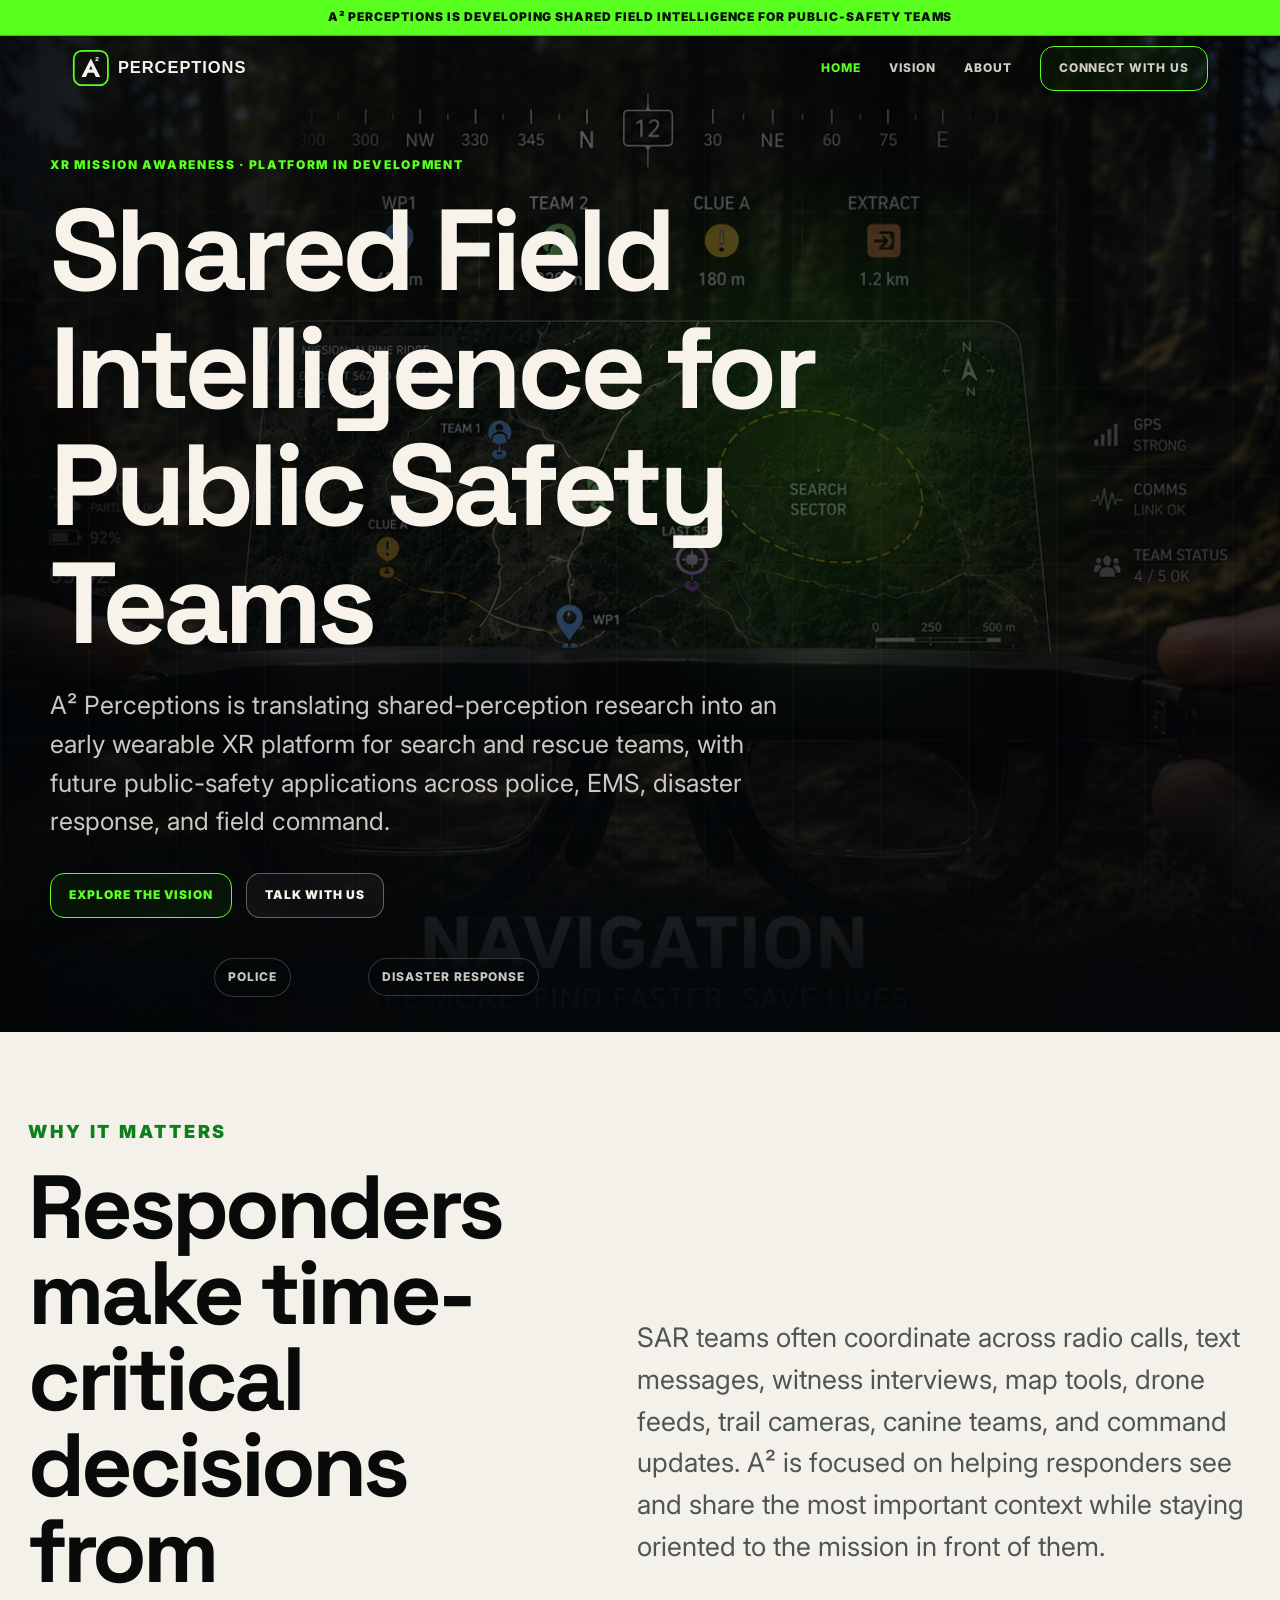
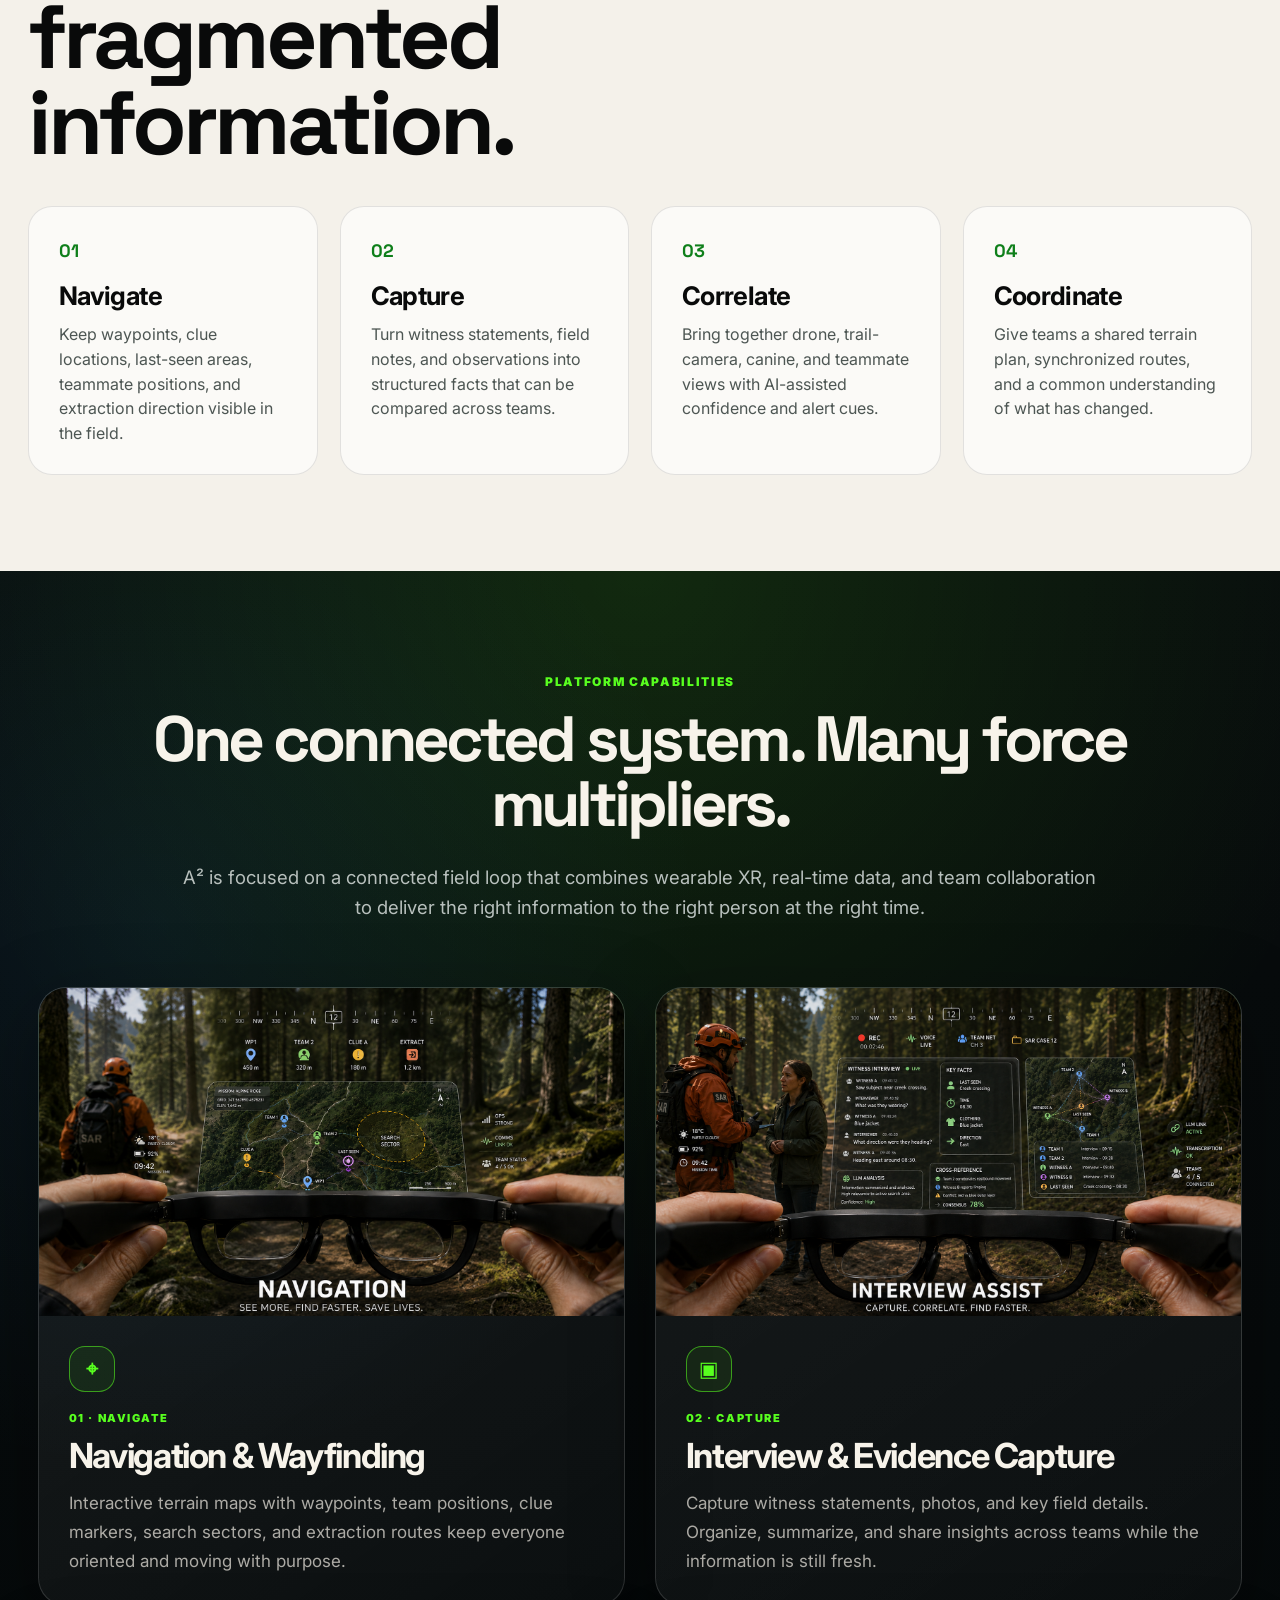
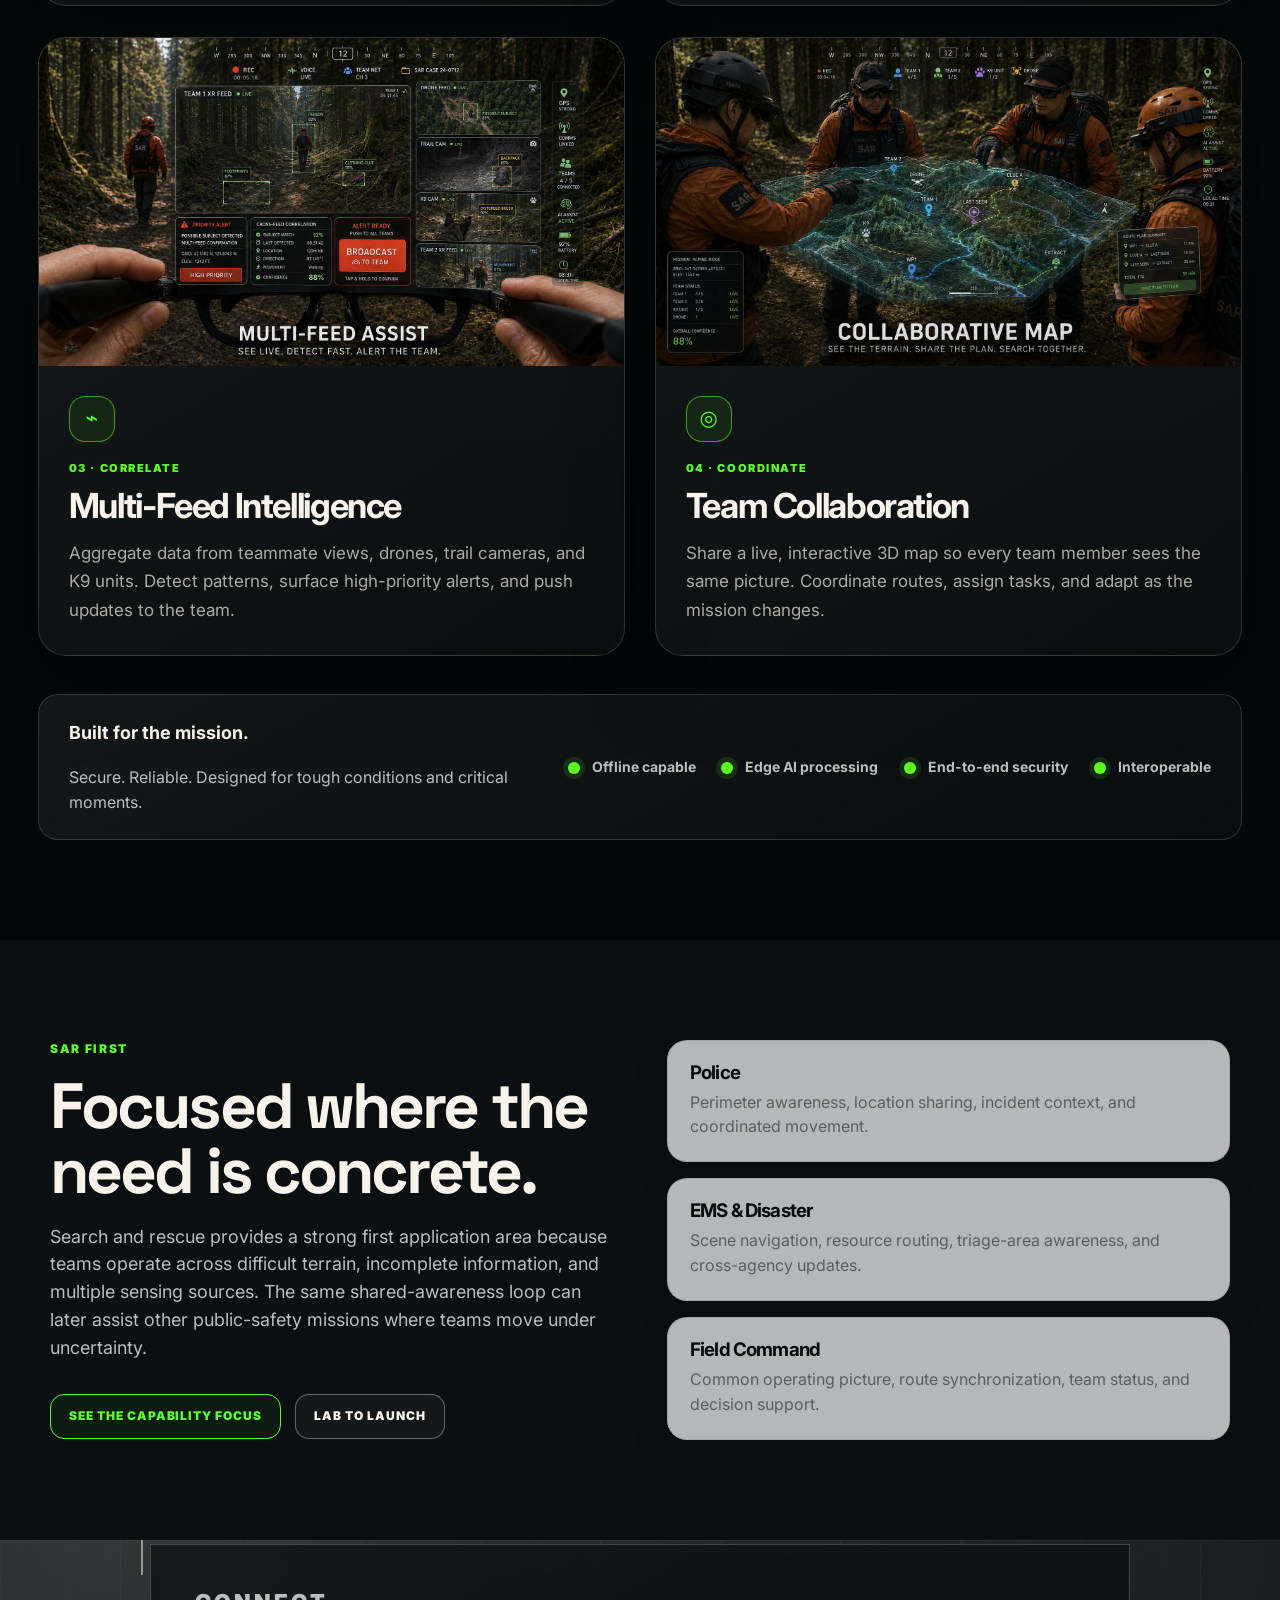
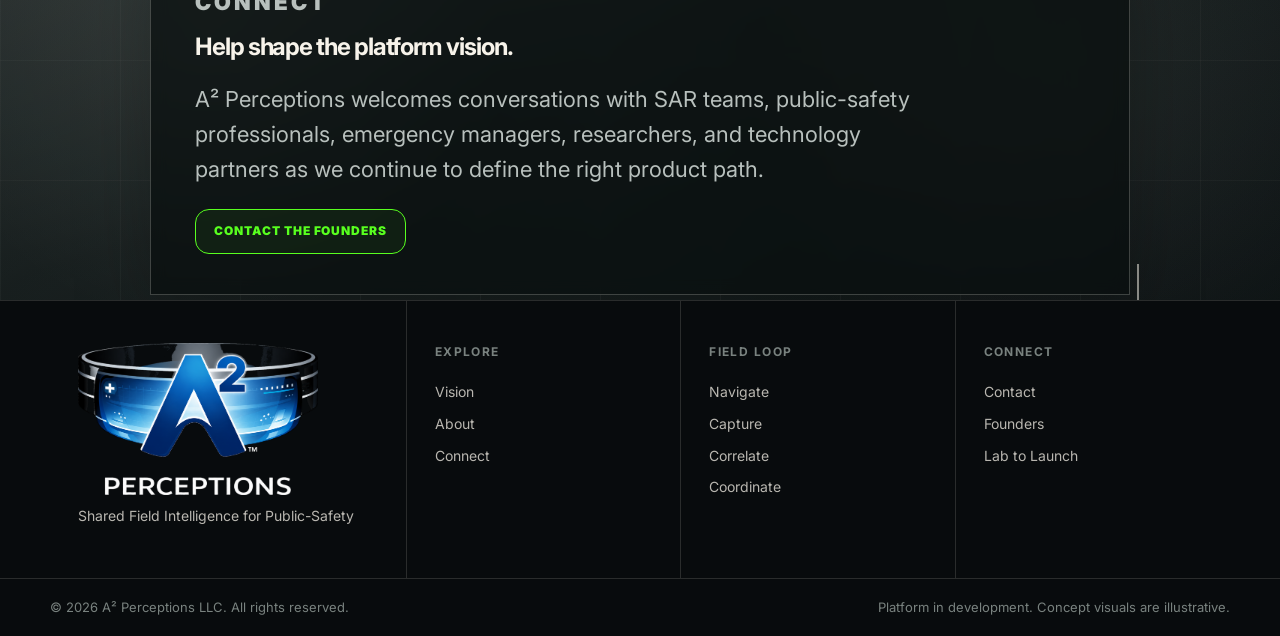
==== commit 0fa58fef: "updated" ====
--- a/index.html
+++ b/index.html
@@ -24,10 +24,7 @@
   <link rel="stylesheet" href="assets/css/styles.css">
   <link rel="icon" href="assets/img/favicon-32.png" sizes="32x32" type="image/png">
   <link rel="apple-touch-icon" href="assets/img/apple-touch-icon.png">
-  <!-- Cloudflare Web Analytics -->
-  <script defer src="https://static.cloudflareinsights.com/beacon.min.js"
-        data-cf-beacon='{"token": "cfut_zgLoPQUb0LdzbOEj3c5T4B39mbSB5YPgryAmXiWyc1afd4a0"}'></script>
-  <!-- Cloudflare Web Analytics --><script defer src='https://static.cloudflareinsights.com/beacon.min.js' data-cf-beacon='{"token": "b9fbef4af799434c81dbc602abab901b"}'></script><!-- End Cloudflare Web Analytics -->
+  <!-- Cloudflare Web Analytics --><script defer src='https://static.cloudflareinsights.com/beacon.min.js' data-cf-beacon='{"token": "a31a08a41f914ccd8b4eafe5780ccd11"}'></script><!-- End Cloudflare Web Analytics -->
 </head>
 <body>
   <div class="announcement">A² Perceptions is developing shared field intelligence for public-safety teams</div>
@@ -225,5 +222,6 @@
 
   <script src="assets/js/main.js"></script>
   <script>document.getElementById('year').textContent = new Date().getFullYear();</script>
+<!-- Cloudflare Web Analytics --><script defer src='https://static.cloudflareinsights.com/beacon.min.js' data-cf-beacon='{"token": "a31a08a41f914ccd8b4eafe5780ccd11"}'></script><!-- End Cloudflare Web Analytics -->
 </body>
 </html>
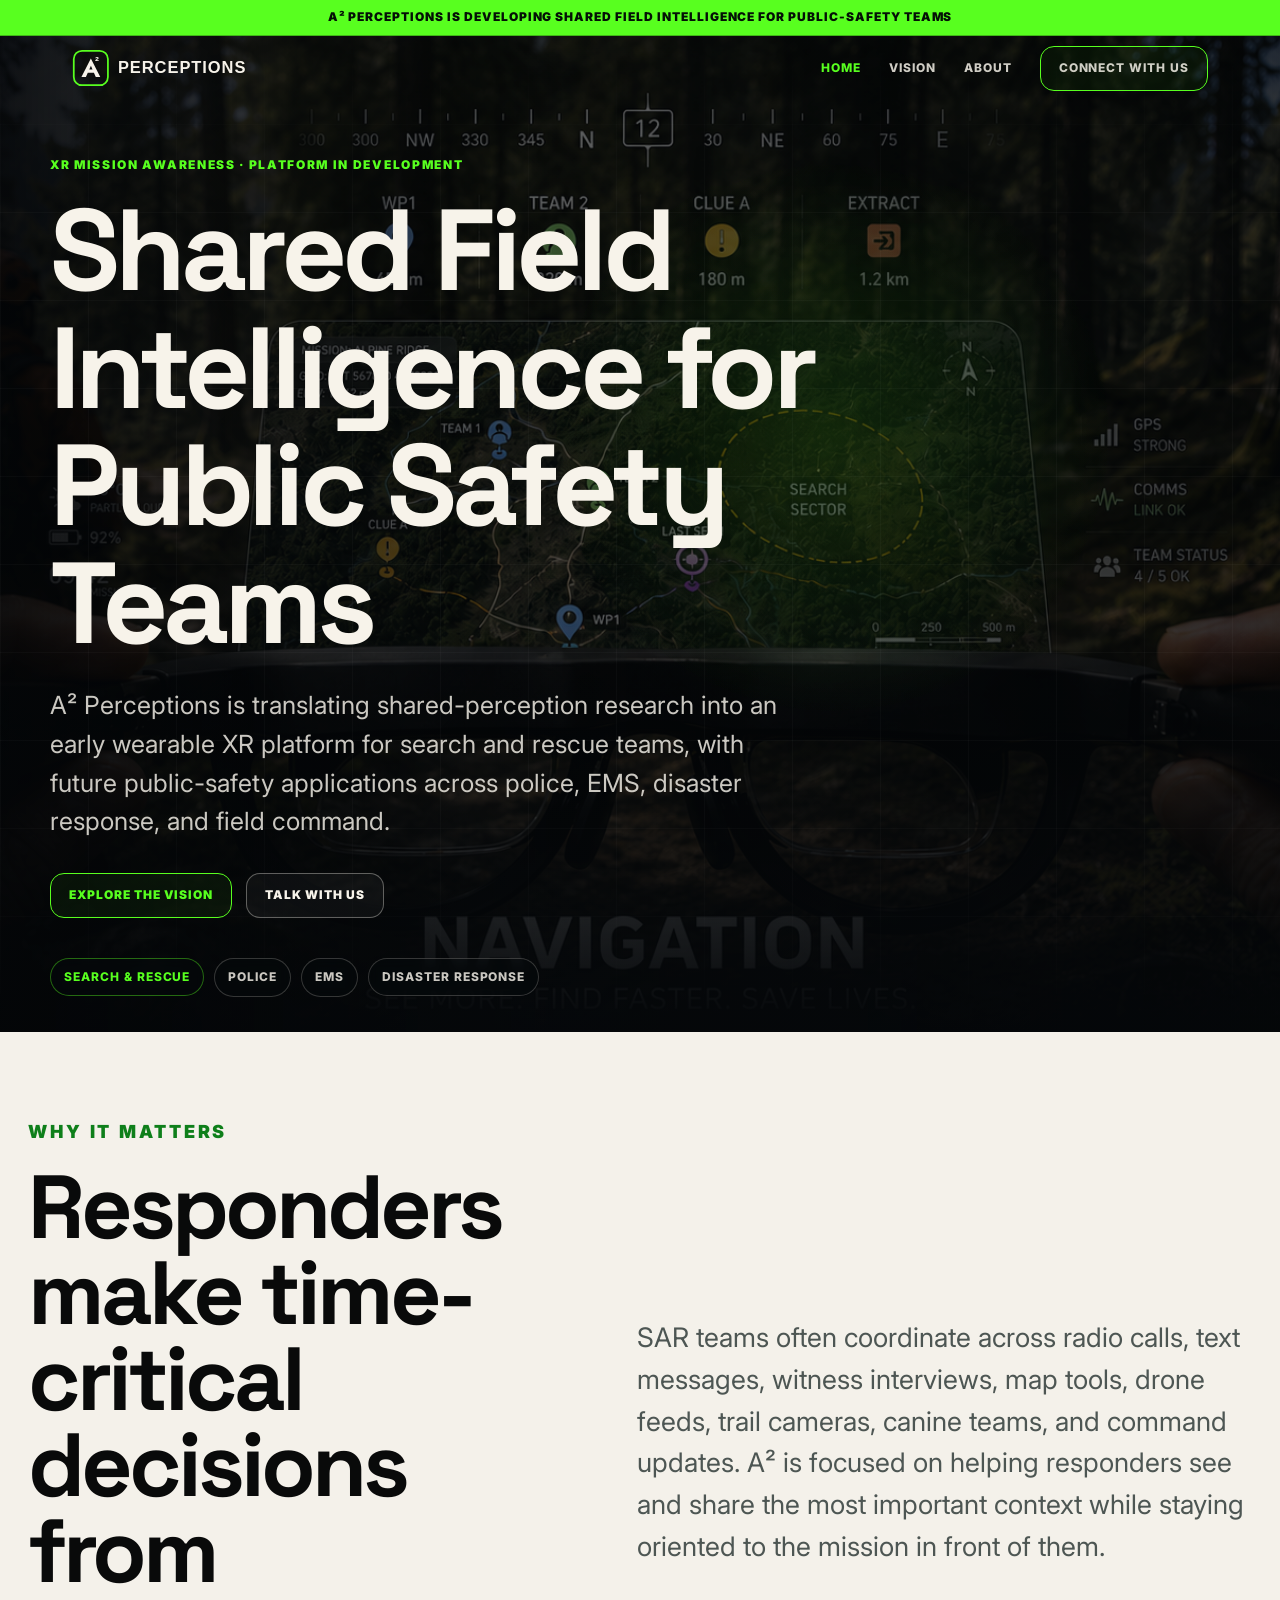
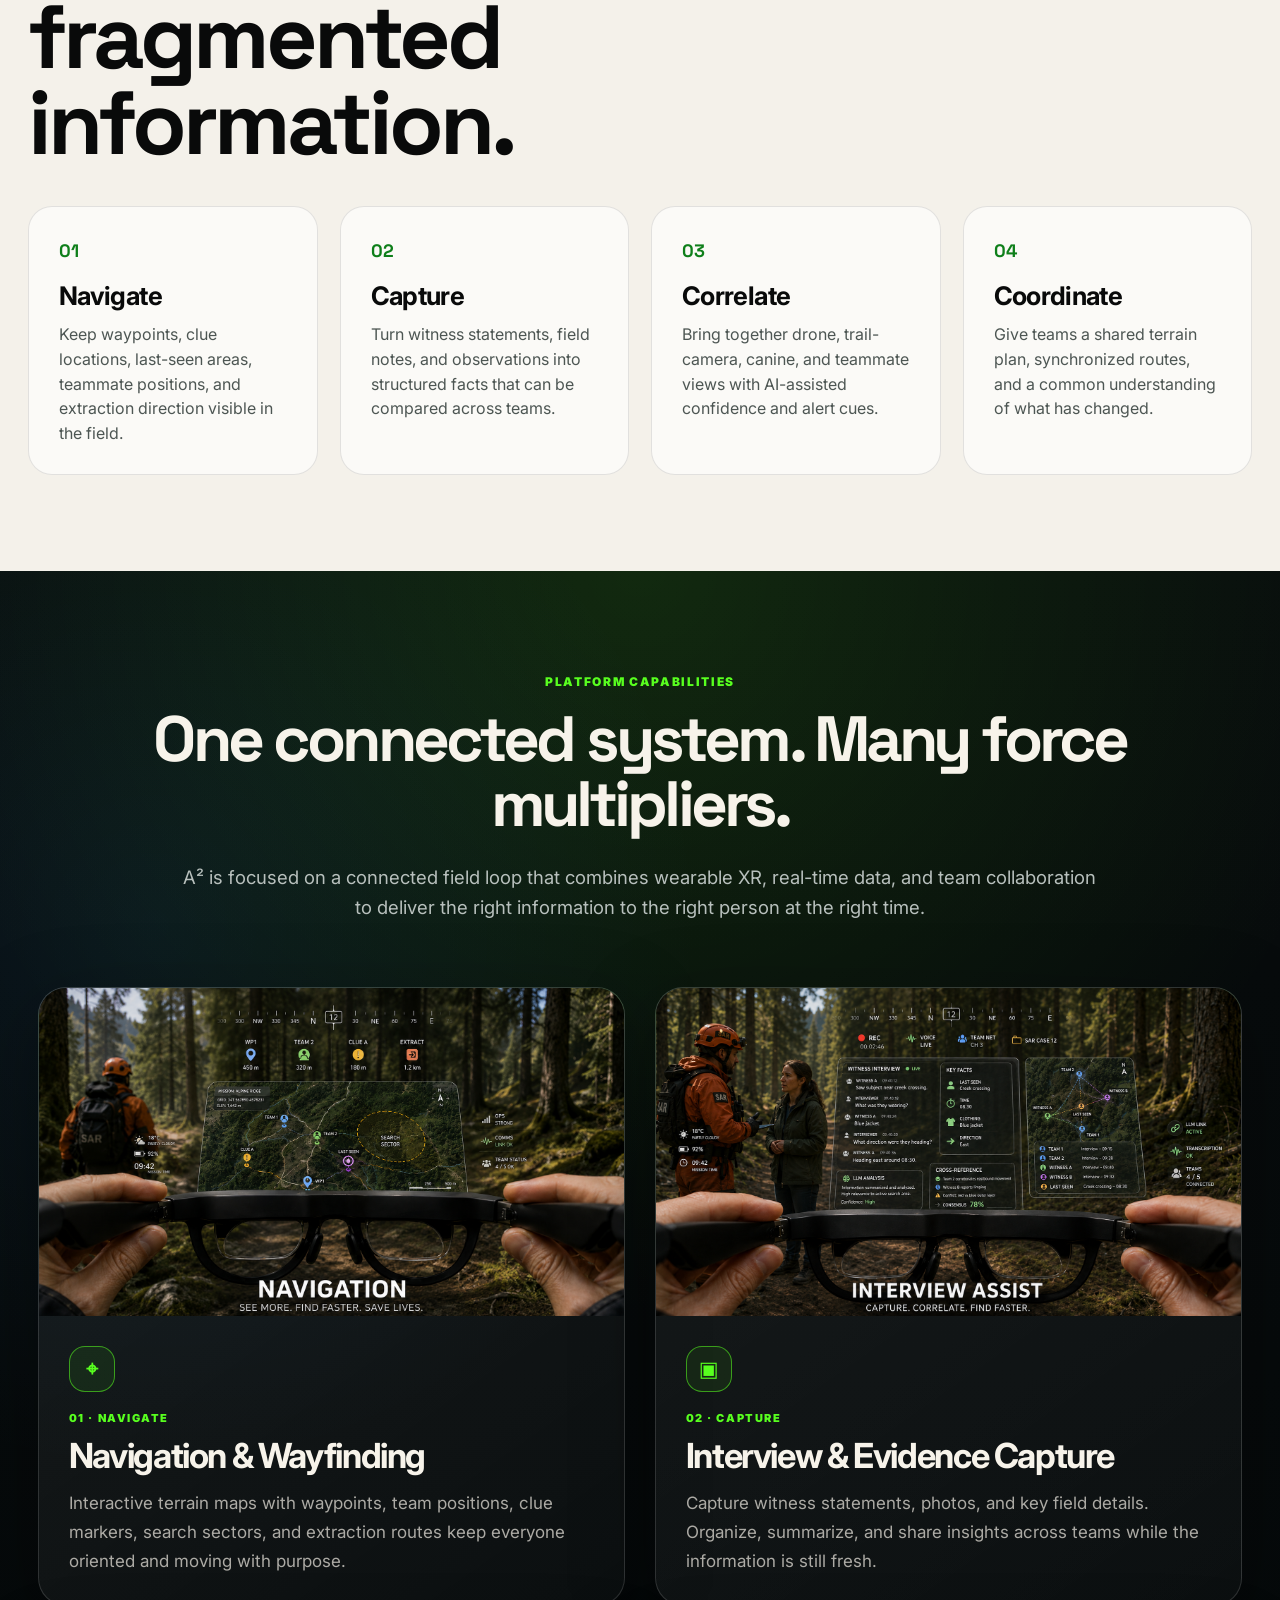
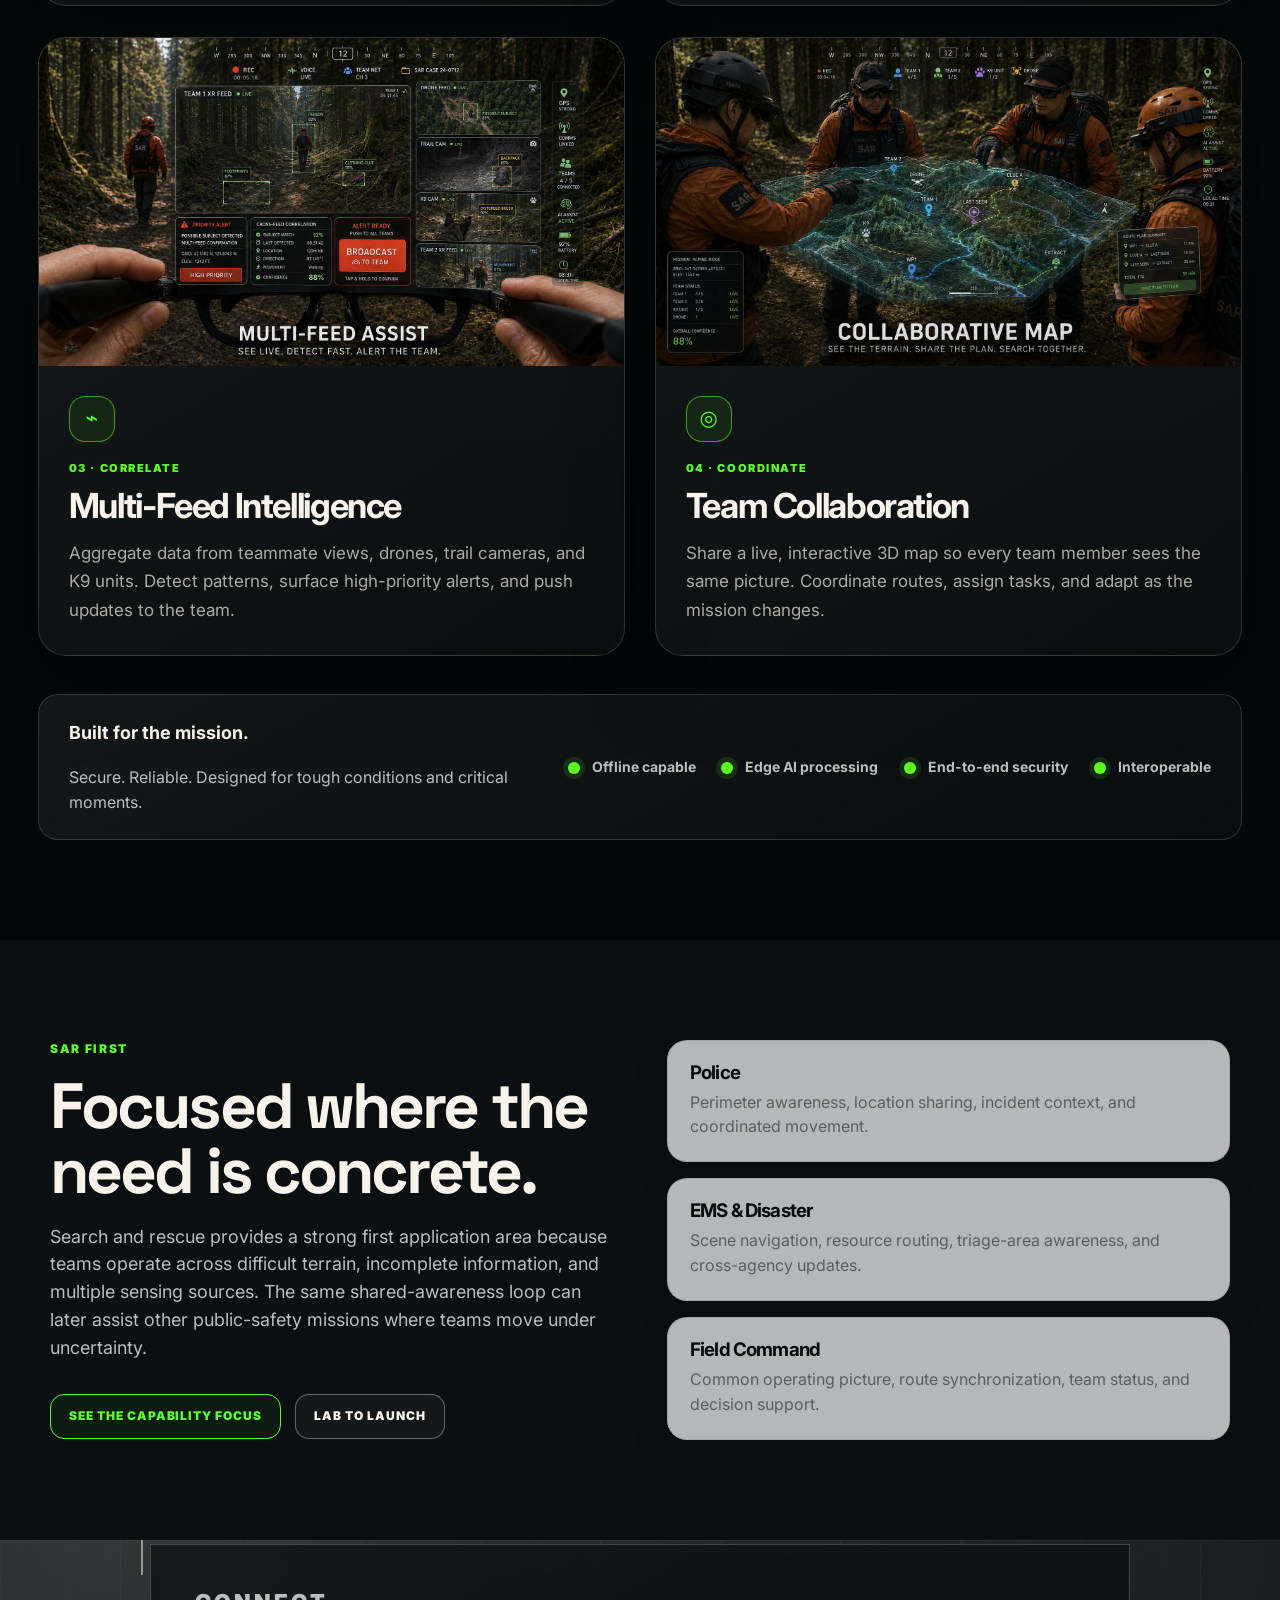
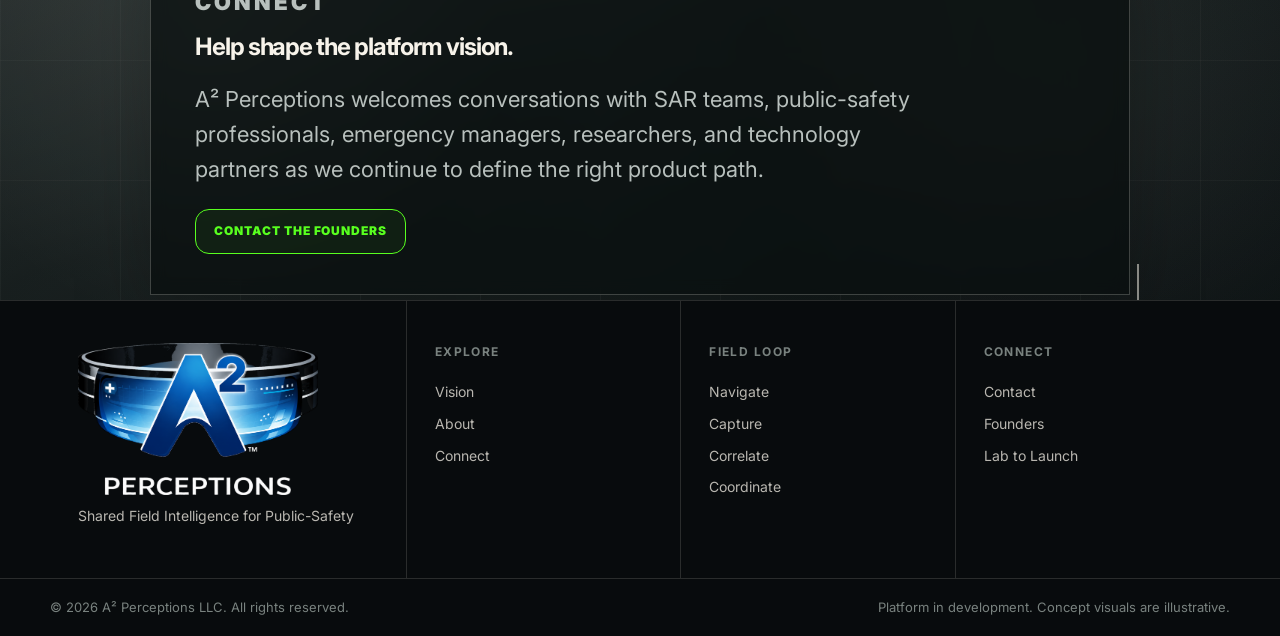
==== commit fe314620: "new video" ====
--- a/index.html
+++ b/index.html
@@ -45,7 +45,7 @@
     <section class="hero">
       <div class="hero-media" aria-hidden="true">
         <video autoplay muted loop playsinline poster="assets/img/hero-poster.png">
-          <source src="assets/video/a2-field-loop.mp4" type="video/mp4">
+          <source src="assets/video/XR_Forest_Video_Clean.mp4" type="video/mp4">
         </video>
       </div>
       <div class="hero-content">
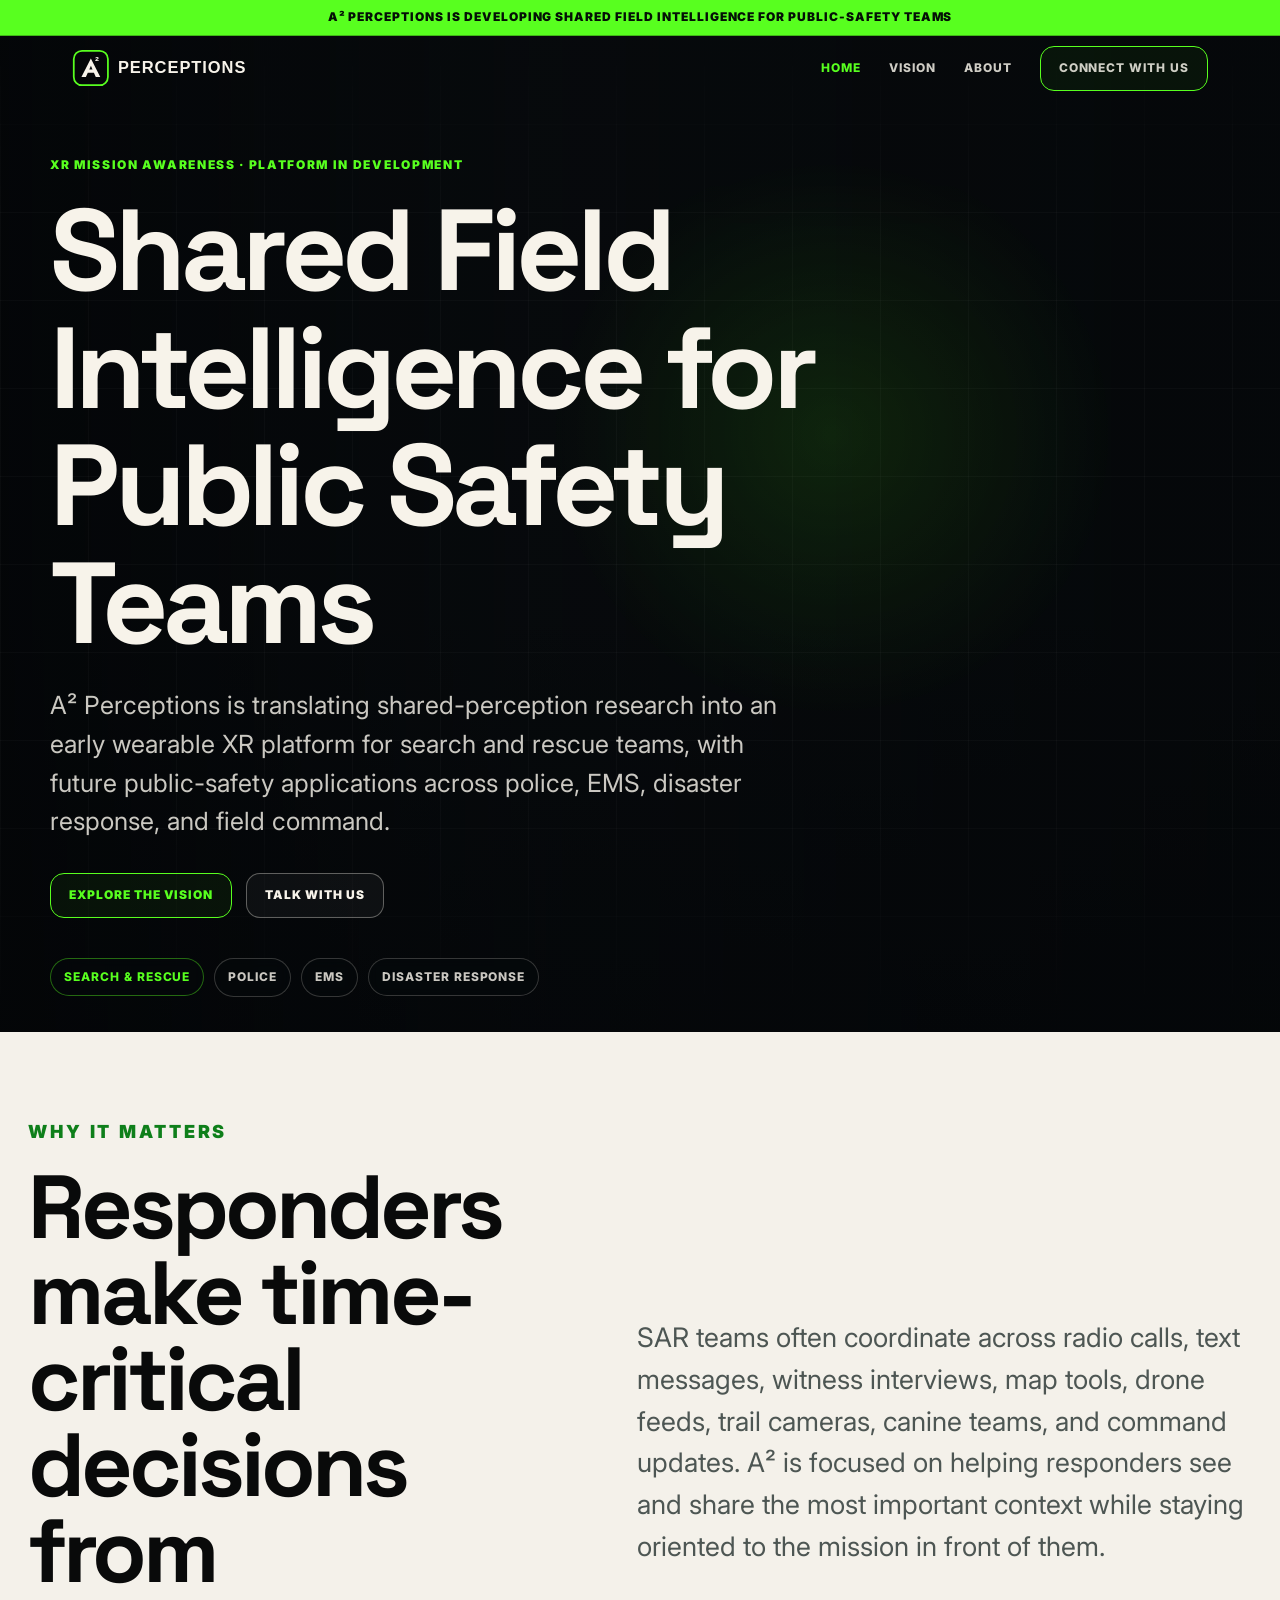
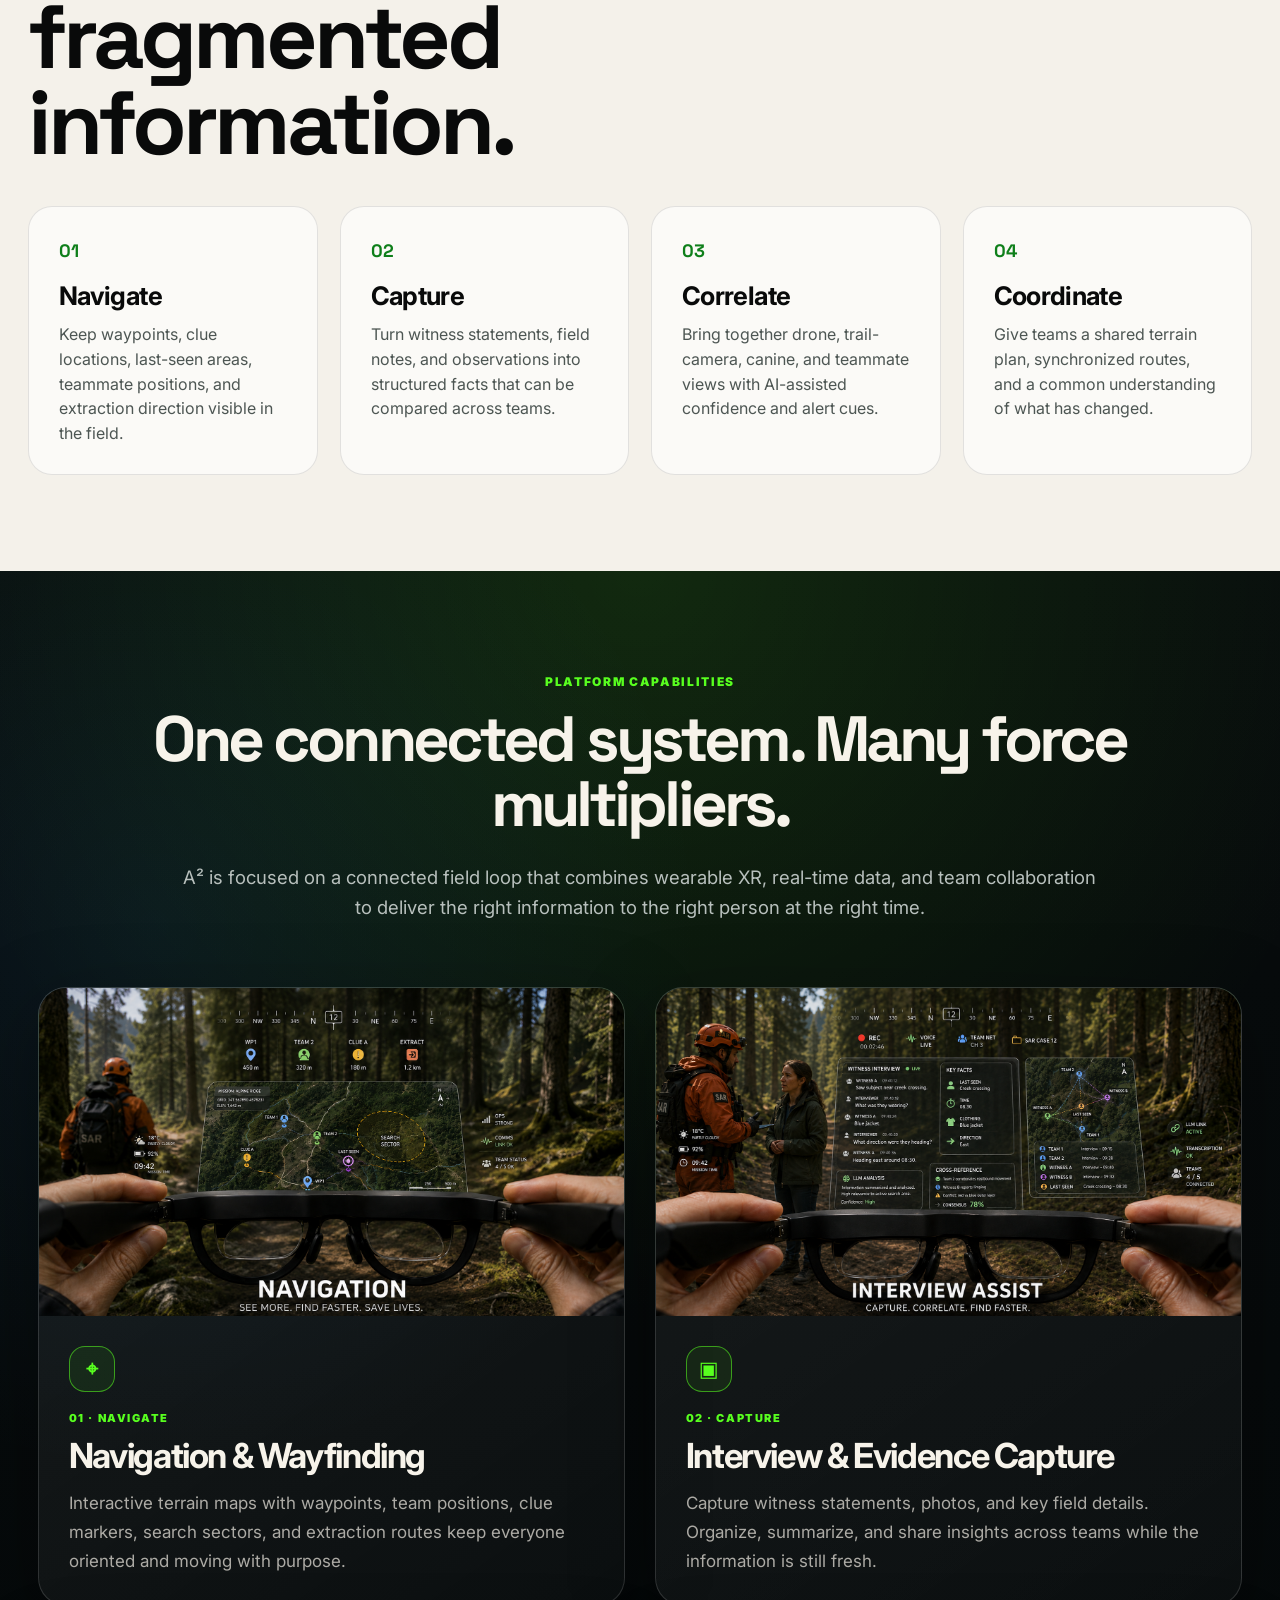
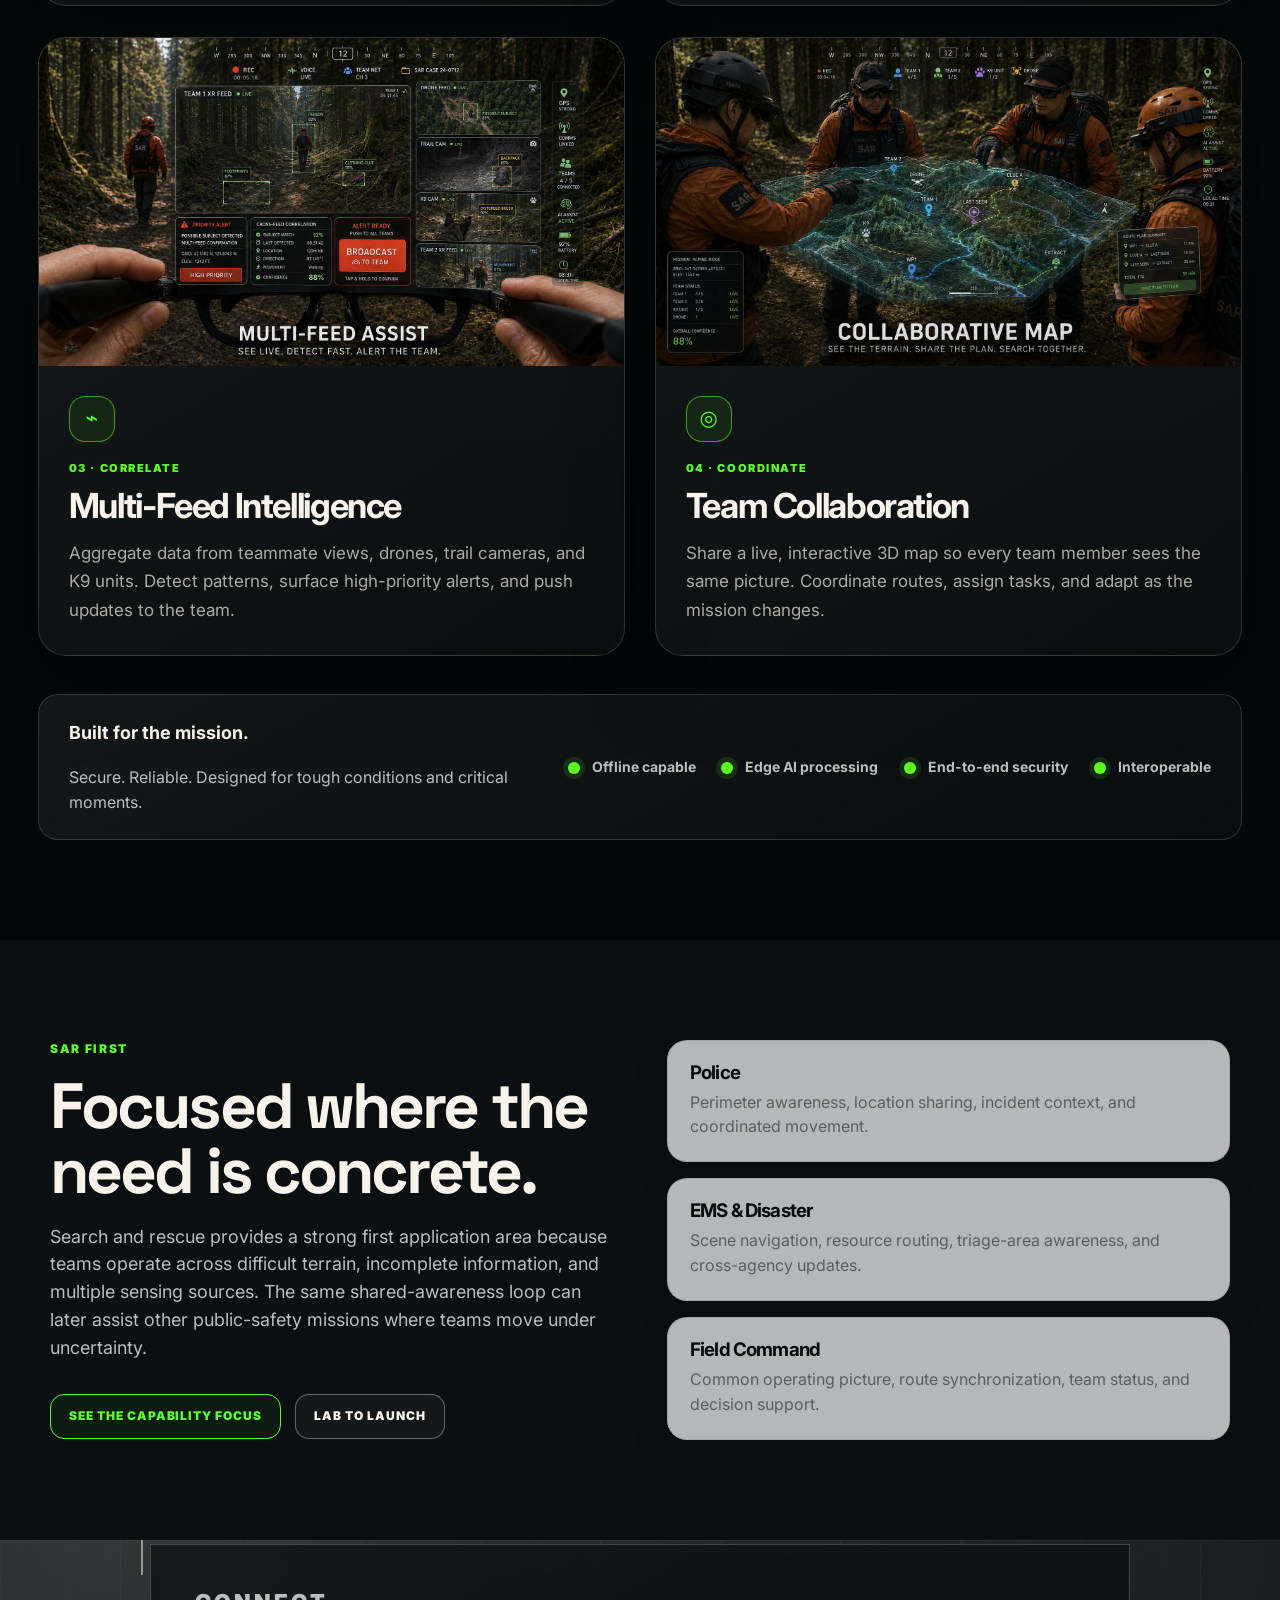
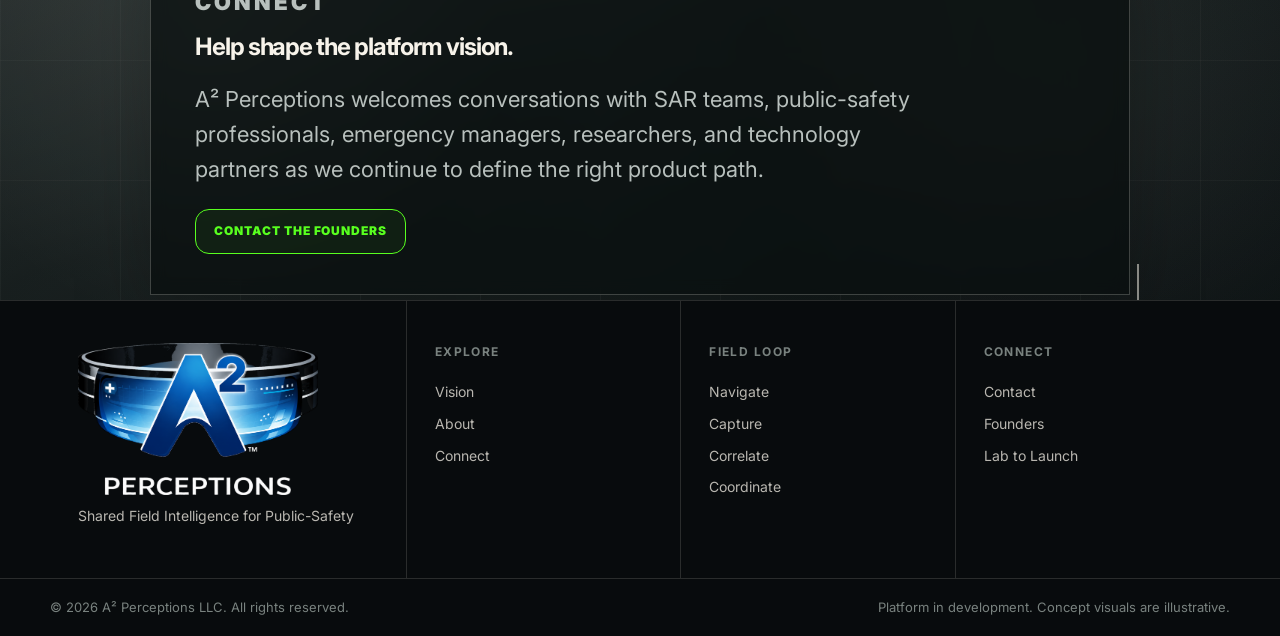
==== commit 184c7482: "Update index.html" ====
--- a/index.html
+++ b/index.html
@@ -44,7 +44,7 @@
   <main>
     <section class="hero">
       <div class="hero-media" aria-hidden="true">
-        <video autoplay muted loop playsinline poster="assets/img/hero-poster.png">
+        <video autoplay muted loop playsinline>
           <source src="assets/video/XR_Forest_Video_Clean.mp4" type="video/mp4">
         </video>
       </div>
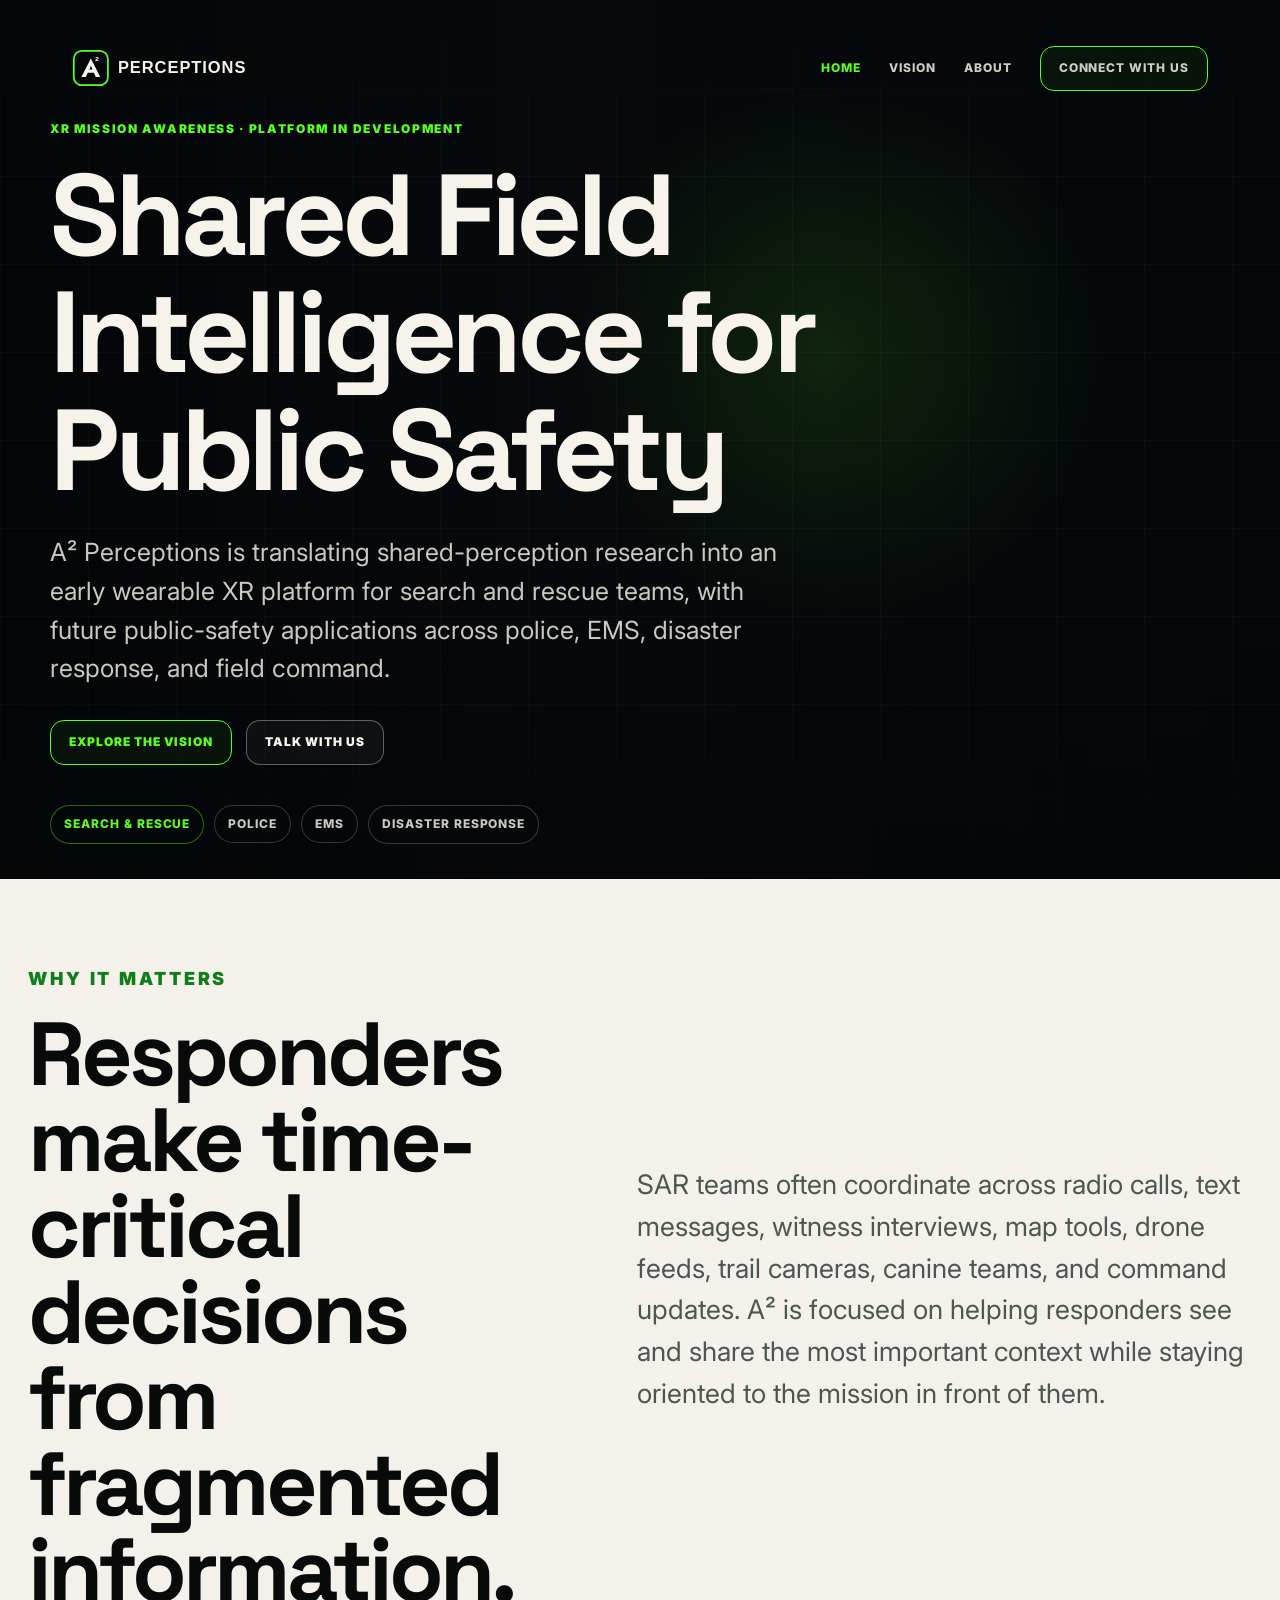
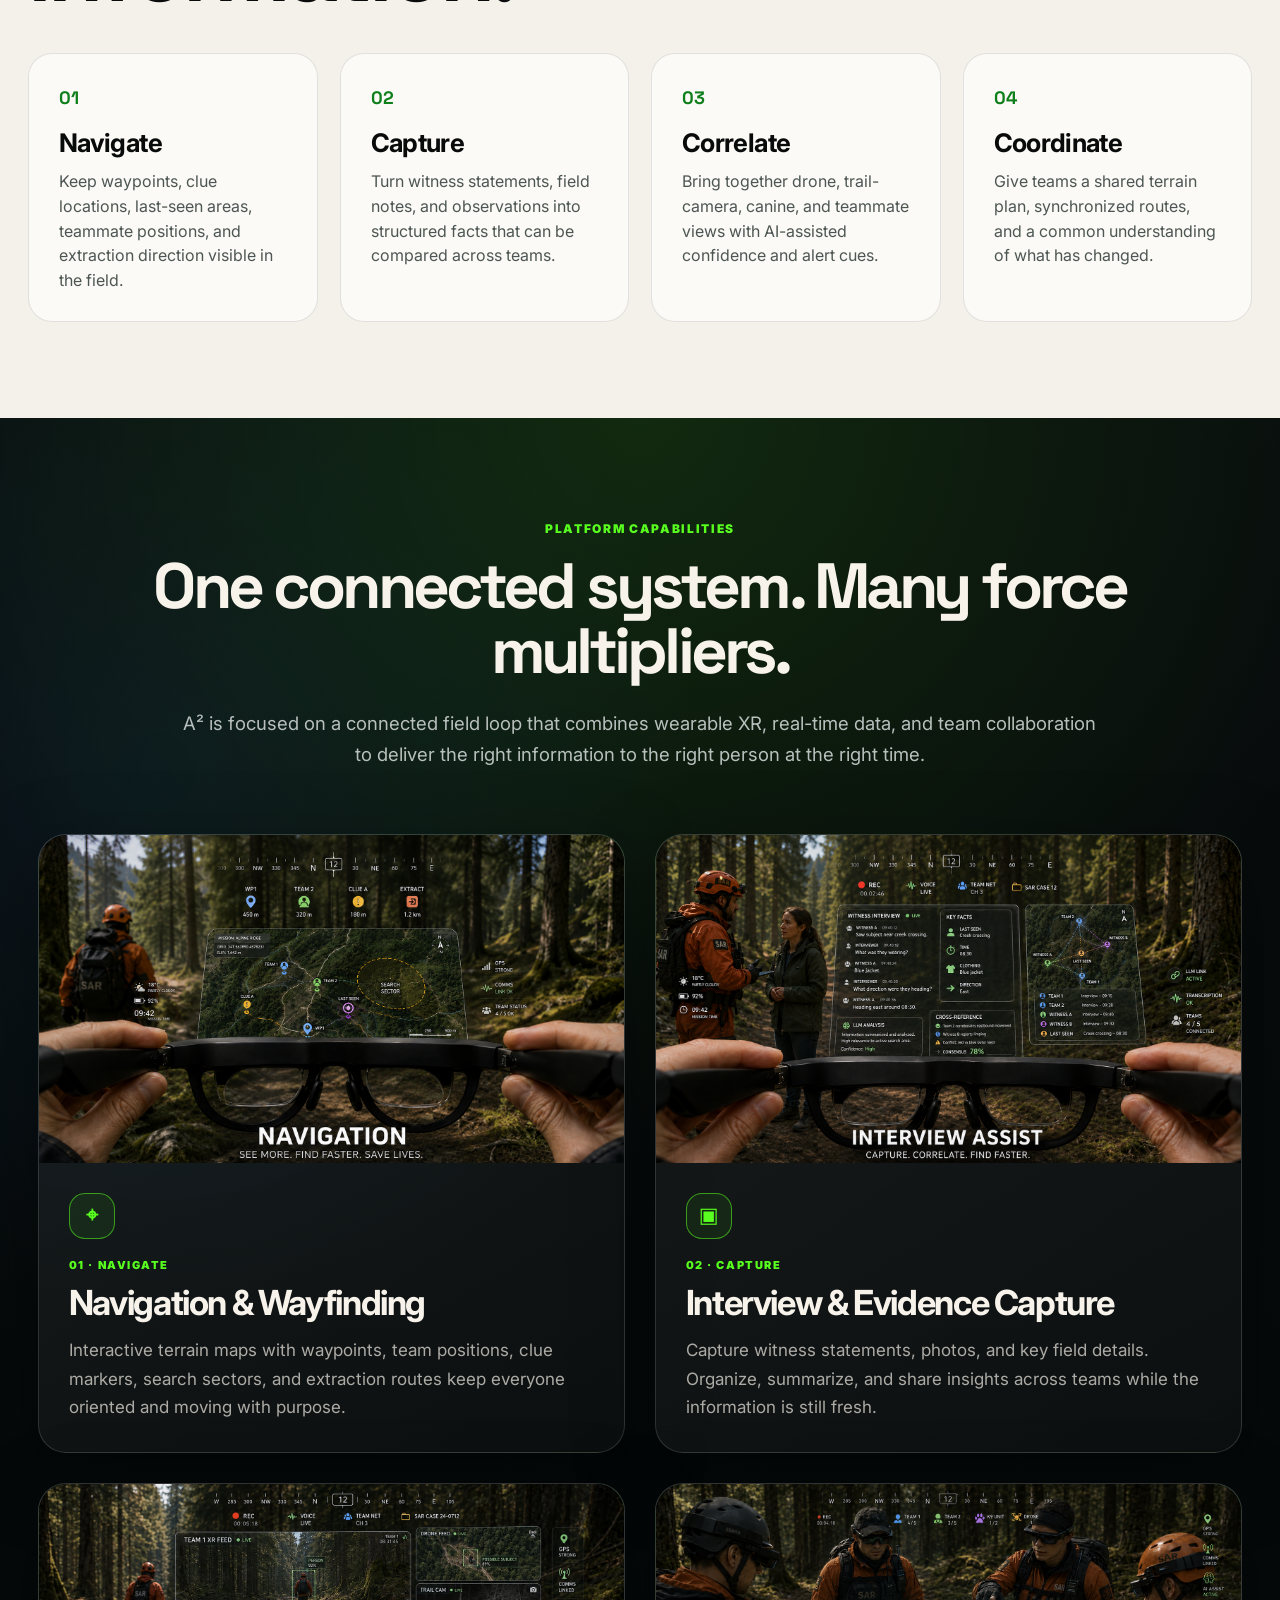
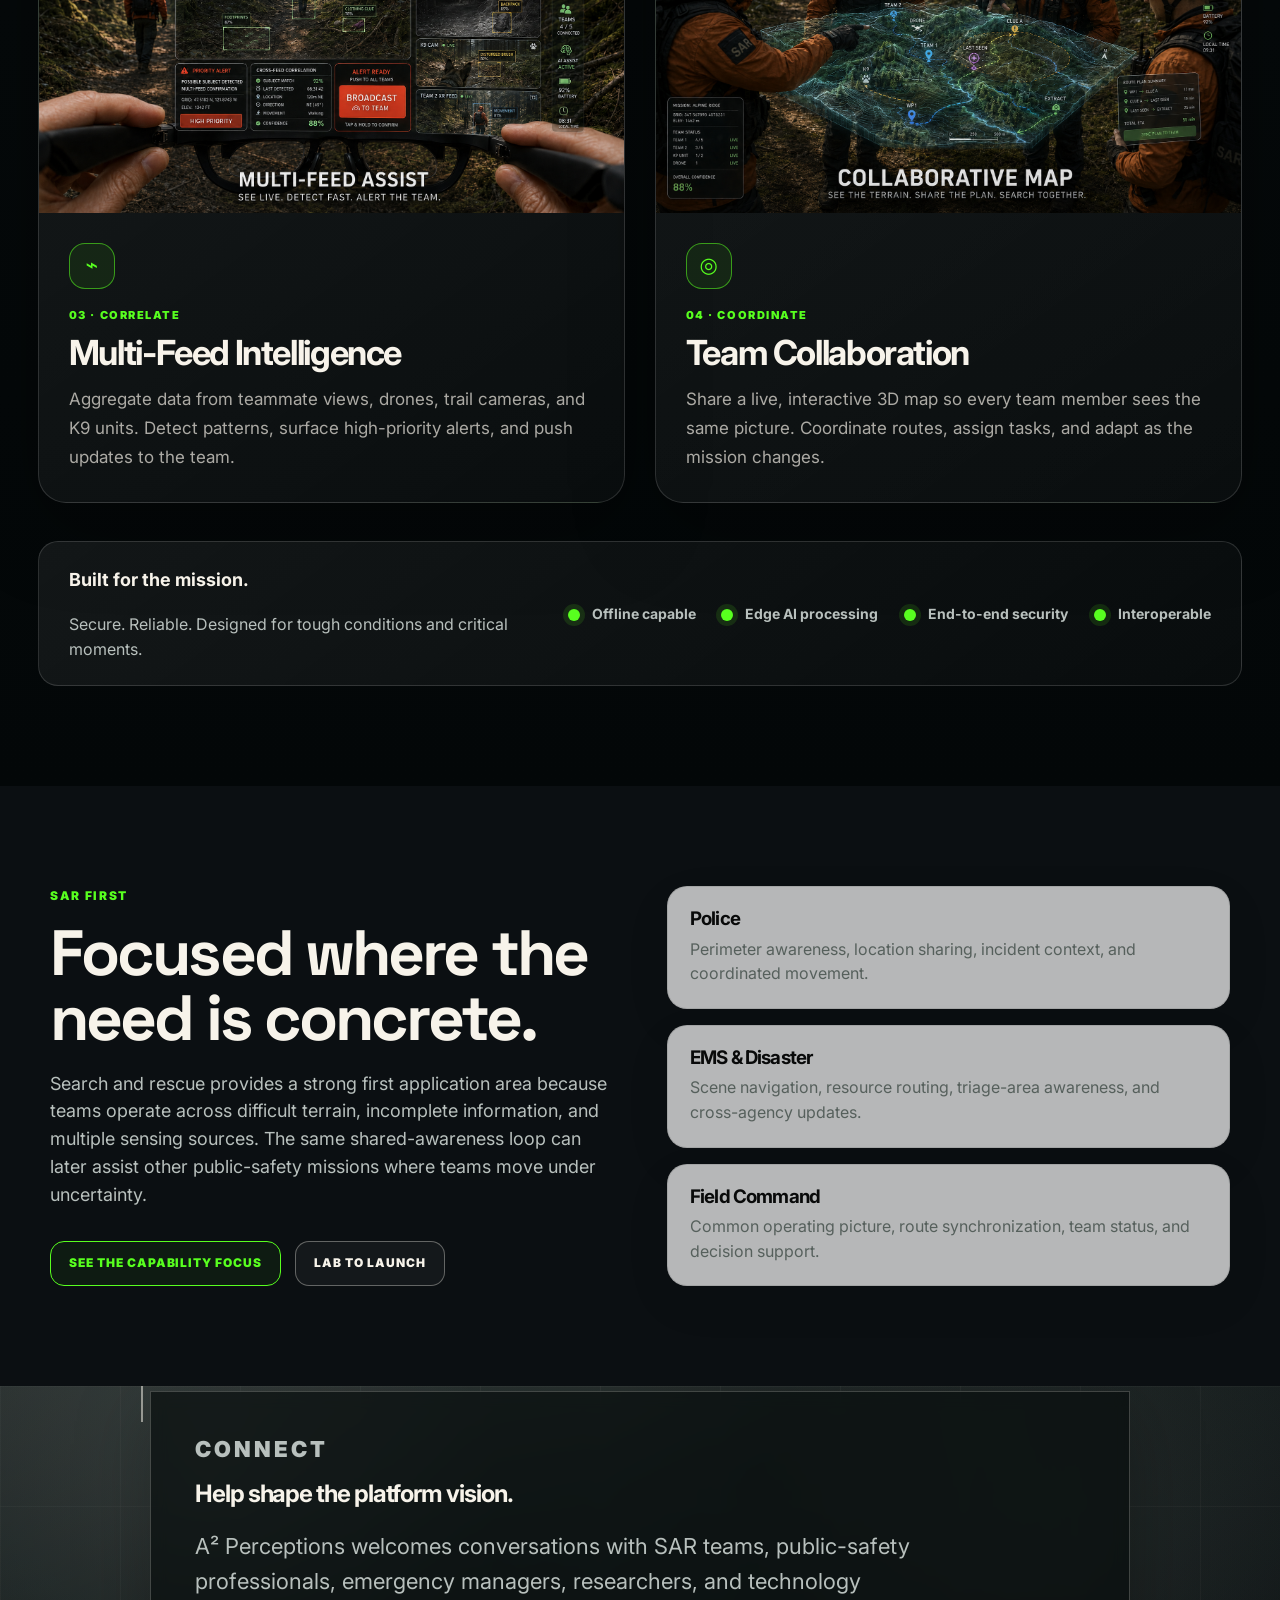
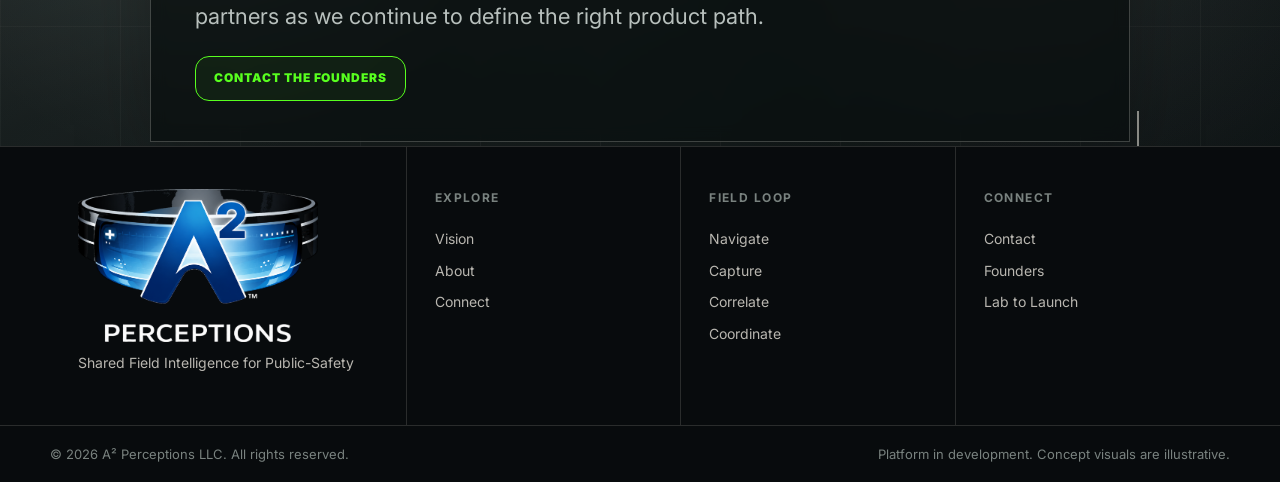
==== commit 5867e8dd: "Update index.html" ====
--- a/index.html
+++ b/index.html
@@ -16,7 +16,7 @@
   <meta name="twitter:title" content="A² Perceptions">
   <meta name="twitter:description" content="Shared Field Intelligence for Public Safety Teams">
   <meta name="twitter:image" content="https://a2perceptions.com/assets/img/social-preview.png">
-  <title>A² Perceptions | Shared Field Intelligence for Public Safety Teams</title>
+  <title>A² Perceptions | Shared Field Intelligence for Public Safety</title>
   <meta name="description" content="A² Perceptions is developing a SAR-first wearable XR mission-awareness platform for public-safety teams.">
   <link rel="preconnect" href="https://fonts.googleapis.com">
   <link rel="preconnect" href="https://fonts.gstatic.com" crossorigin>
@@ -27,7 +27,7 @@
   <!-- Cloudflare Web Analytics --><script defer src='https://static.cloudflareinsights.com/beacon.min.js' data-cf-beacon='{"token": "a31a08a41f914ccd8b4eafe5780ccd11"}'></script><!-- End Cloudflare Web Analytics -->
 </head>
 <body>
-  <div class="announcement">A² Perceptions is developing shared field intelligence for public-safety teams</div>
+  <!--<div class="announcement">A² Perceptions is developing shared field intelligence for public-safety</div>-->
   <header class="site-header" aria-label="Primary navigation">
     <div class="header-inner">
       <a class="logo" href="index.html" aria-label="A² Perceptions home"><img src="assets/img/a2-logo.svg" alt="A² Perceptions"></a>
@@ -50,7 +50,7 @@
       </div>
       <div class="hero-content">
         <p class="eyebrow reveal">XR mission awareness · platform in development</p>
-        <h1 class="reveal">Shared Field Intelligence for Public Safety Teams</h1>
+        <h1 class="reveal">Shared Field Intelligence for Public Safety</h1>
         <p class="lead reveal">A² Perceptions is translating shared-perception research into an early wearable XR platform for search and rescue teams, with future public-safety applications across police, EMS, disaster response, and field command.</p>
         <div class="hero-actions reveal">
           <a class="btn" href="vision.html">Explore the Vision</a>
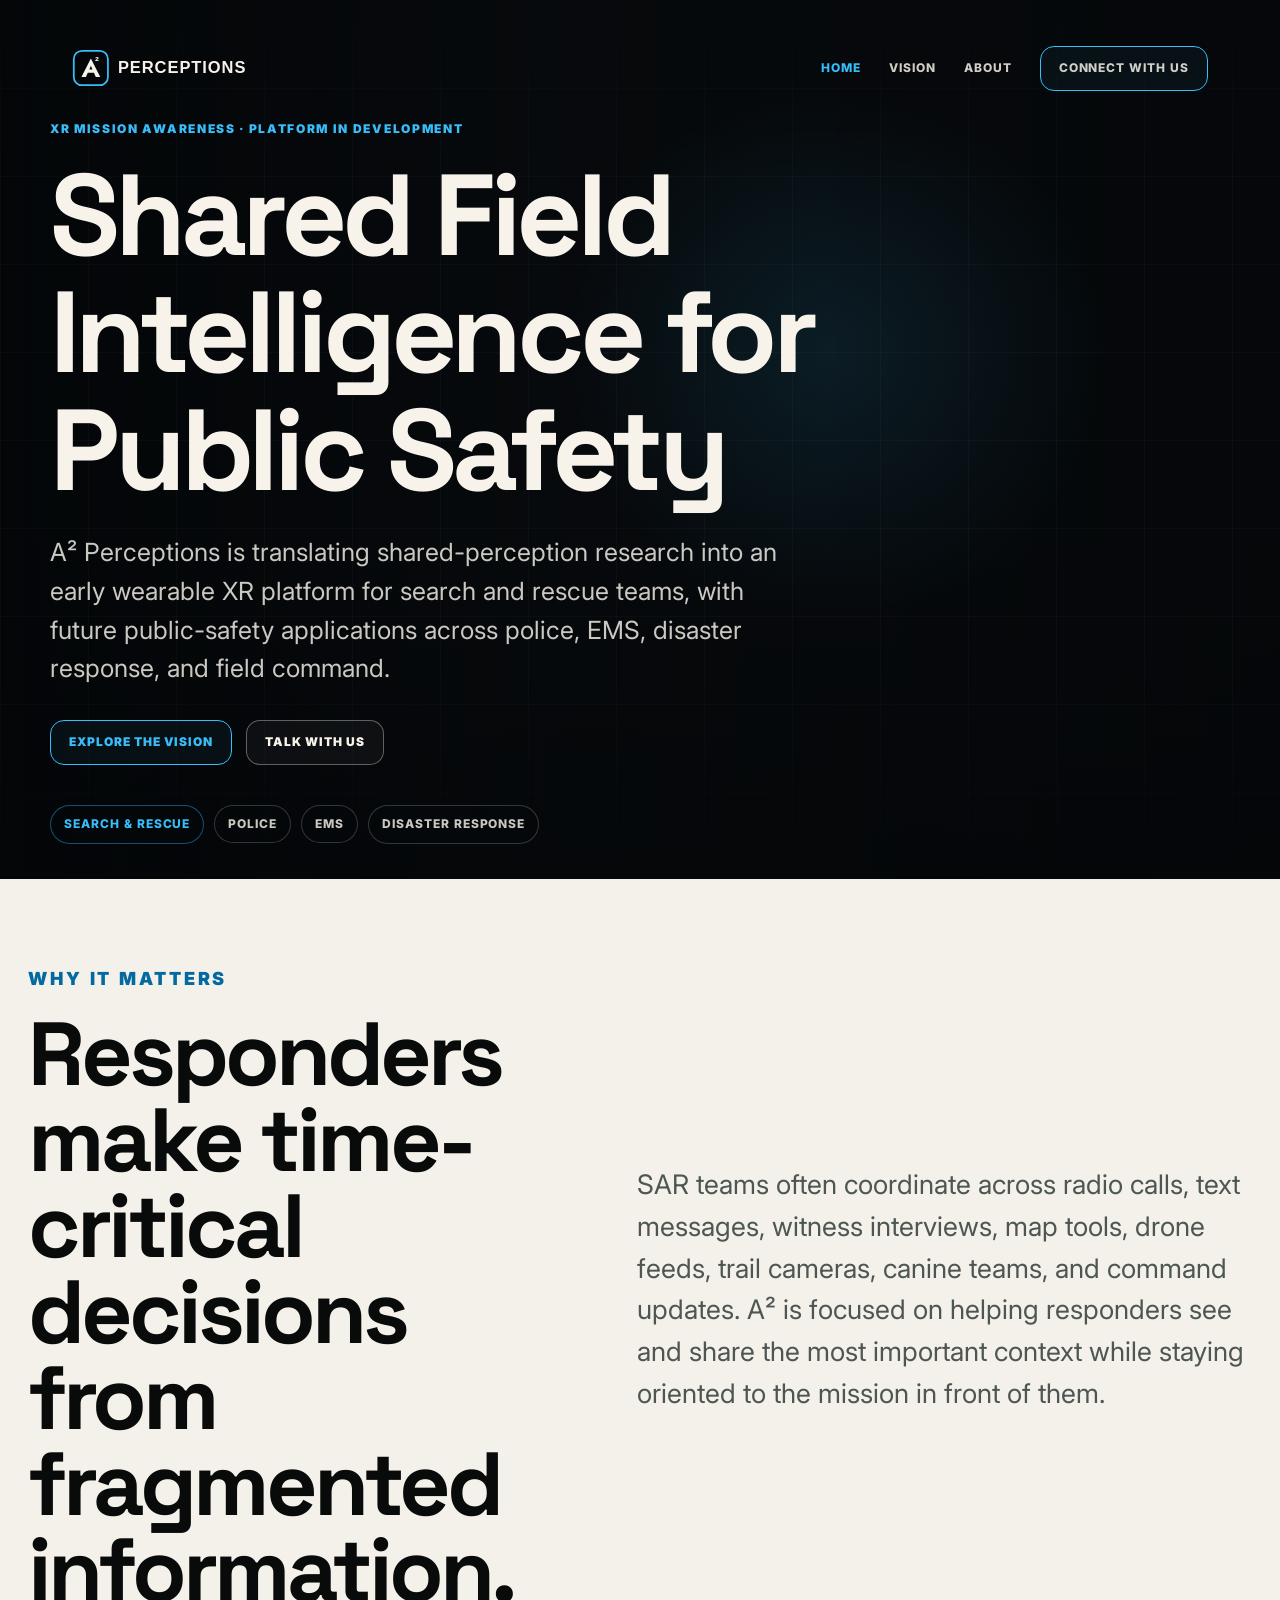
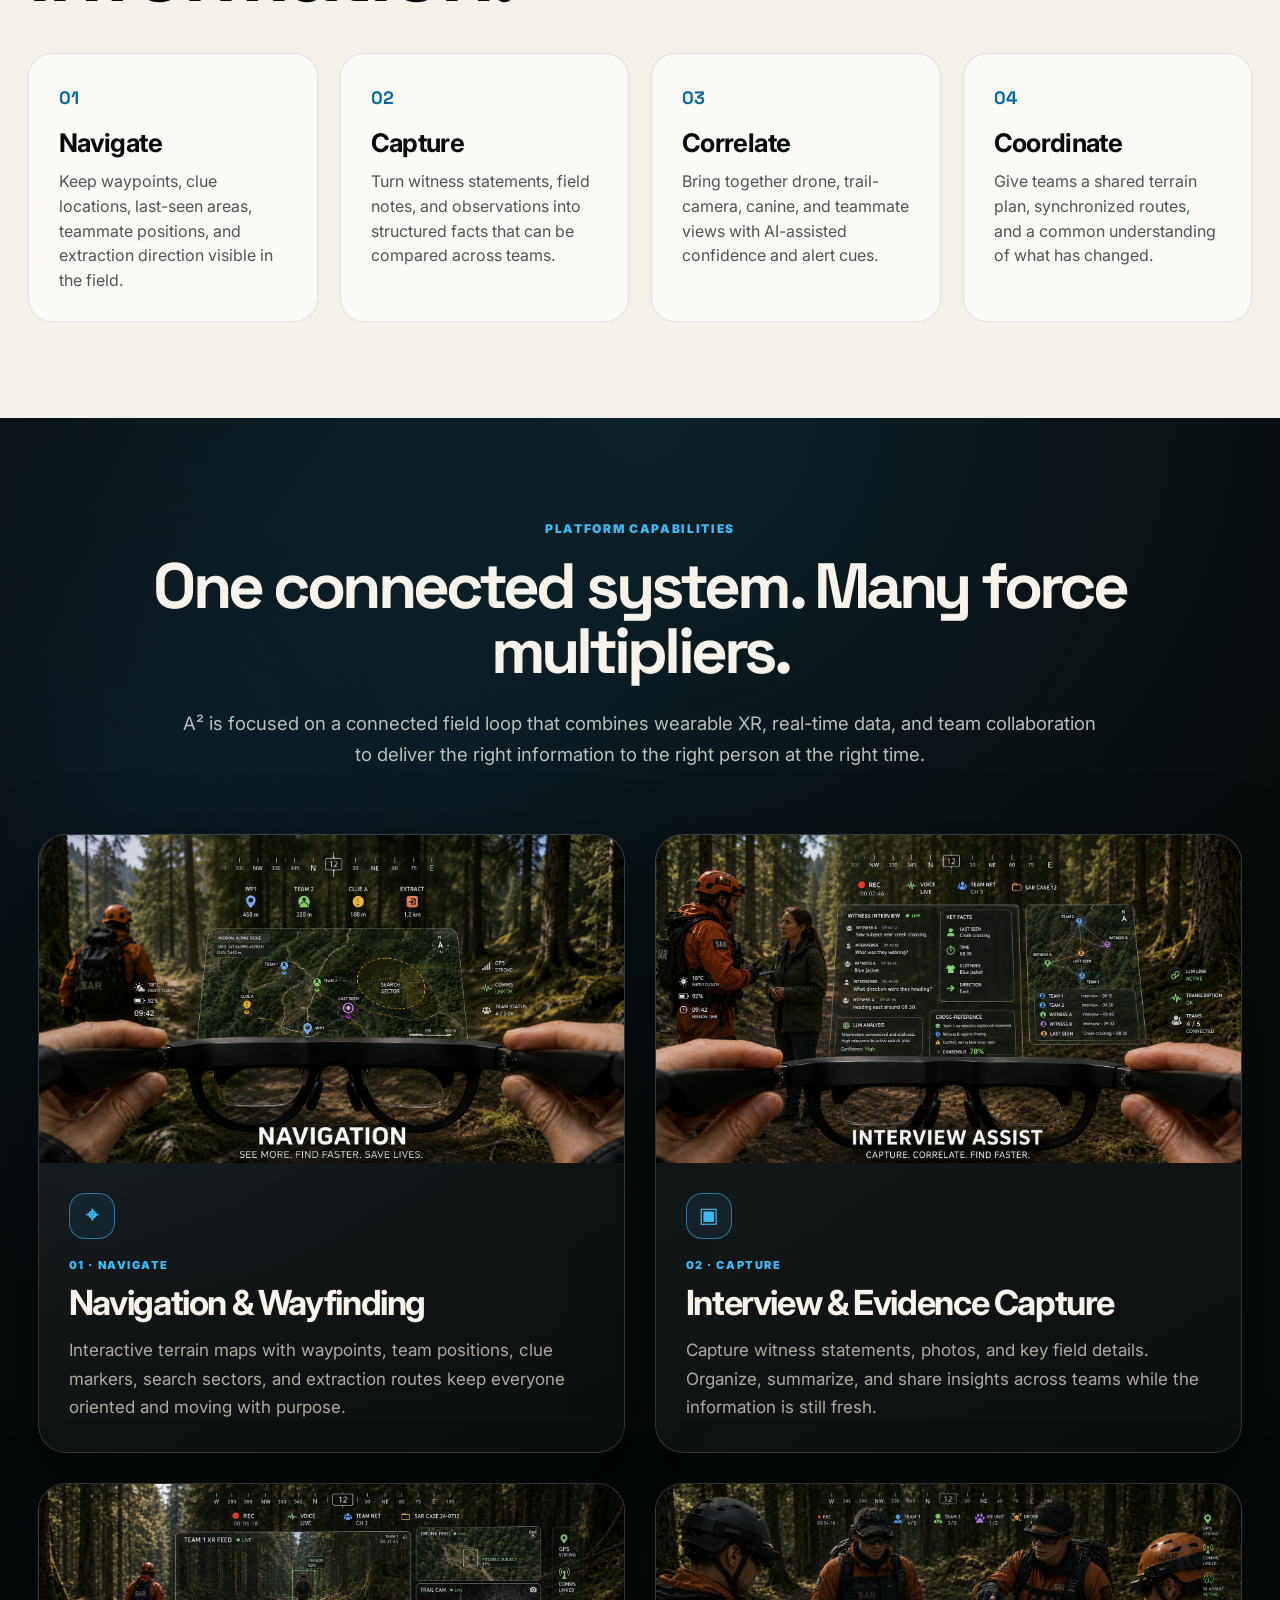
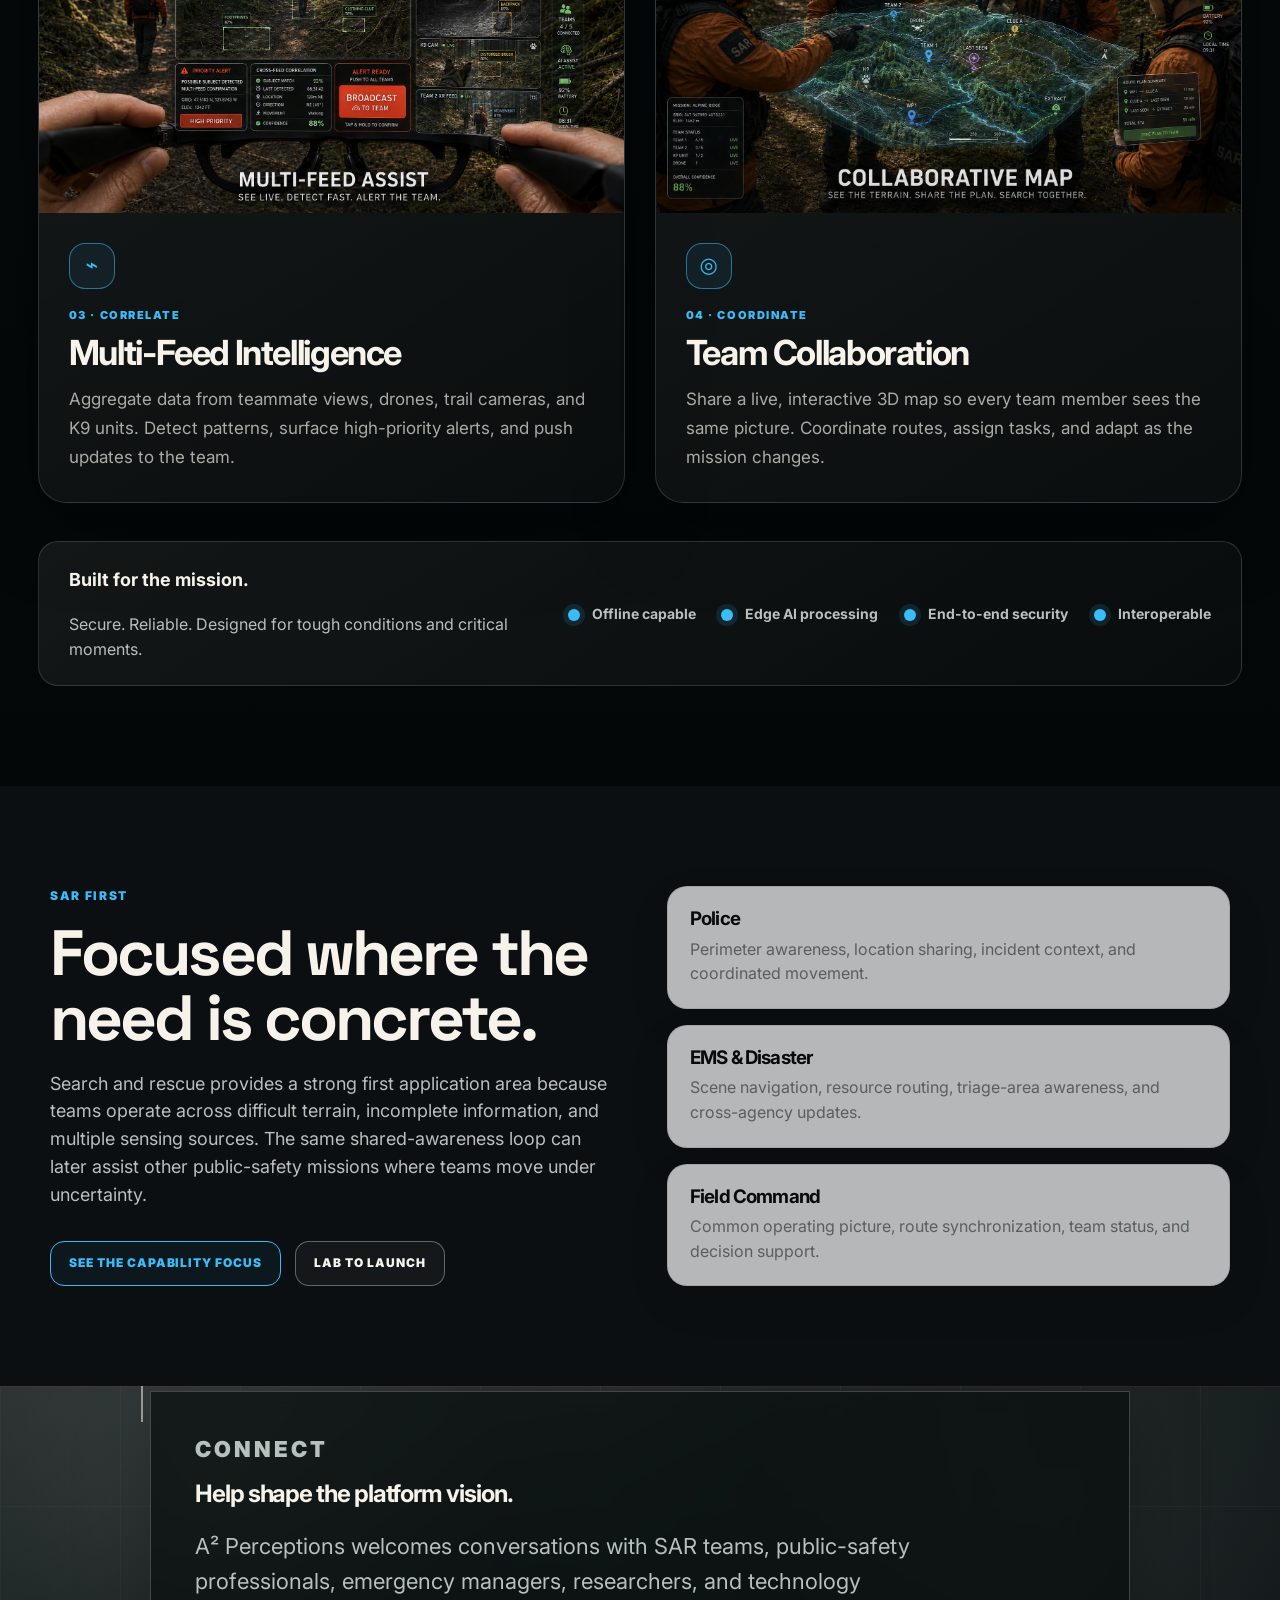
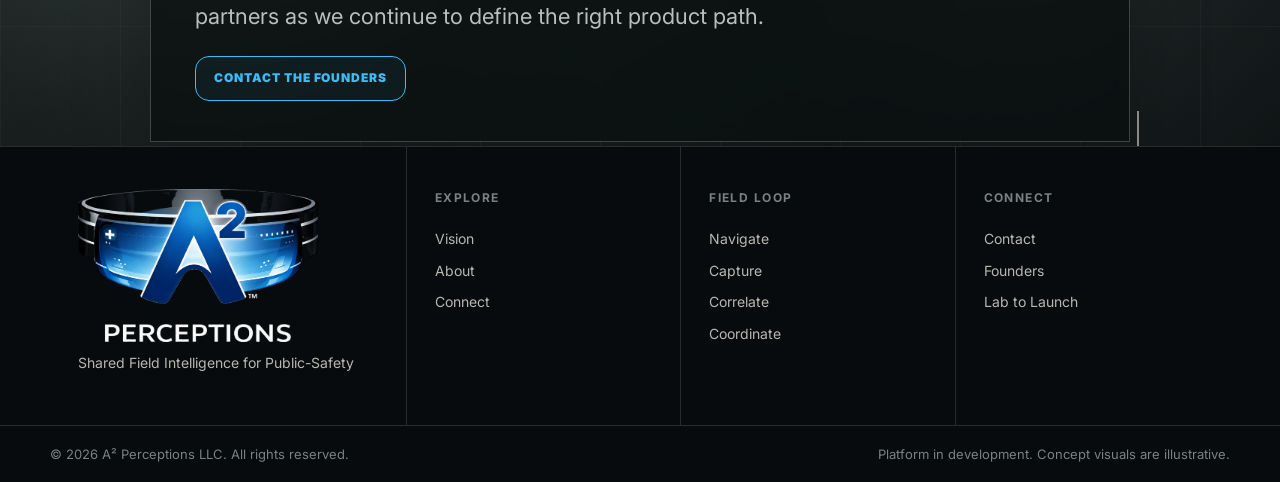
==== commit 5d668c9d: "Update index.html" ====
--- a/index.html
+++ b/index.html
@@ -44,7 +44,7 @@
   <main>
     <section class="hero">
       <div class="hero-media" aria-hidden="true">
-        <video autoplay muted loop playsinline>
+        <video autoplay muted loop playsinline preload="metadata">
           <source src="assets/video/XR_Forest_Video_Clean.mp4" type="video/mp4">
         </video>
       </div>
--- a/assets/css/styles.css
+++ b/assets/css/styles.css
@@ -1,2140 +1,2140 @@
-:root {
-  --black: #070a0d;
-  --near-black: #0b0f12;
-  --charcoal: #12181d;
-  --panel: #151b1f;
-  --panel-2: #1b2227;
-  --text: #f7f3ea;
-  --muted: #b8c0bd;
-  --muted-2: #79827f;
-  --line: rgba(247, 243, 234, 0.14);
-  --green: #58ff1f;
-  --green-dim: rgba(88, 255, 31, 0.18);
-  --cyan: #24d7ff;
-  --cyan-dim: rgba(36, 215, 255, 0.16);
-  --amber: #ffaf3d;
-  --cream: #f4f1ea;
-  --ink: #090a0a;
-  --max: 1180px;
-  --radius-lg: 30px;
-  --radius-md: 20px;
-  --shadow: 0 20px 80px rgba(0,0,0,.32);
-}
-
-* { box-sizing: border-box; }
-html { scroll-behavior: smooth; }
-body {
-  margin: 0;
-  background: var(--near-black);
-  color: var(--text);
-  font-family: Inter, system-ui, -apple-system, BlinkMacSystemFont, "Segoe UI", sans-serif;
-  line-height: 1.55;
-  text-rendering: optimizeLegibility;
-}
-body.light-page { background: var(--cream); color: var(--ink); }
-a { color: inherit; text-decoration: none; }
-img, video { max-width: 100%; display: block; }
-::selection { background: var(--green); color: var(--black); }
-
-.announcement {
-  background: var(--green);
-  color: #041006;
-  font-weight: 900;
-  text-transform: uppercase;
-  letter-spacing: .08em;
-  font-size: 12px;
-  text-align: center;
-  padding: 8px 16px;
-  border-bottom: 1px solid rgba(0,0,0,.28);
-}
-
-.site-header {
-  position: fixed;
-  top: 32px;
-  left: 0;
-  right: 0;
-  z-index: 100;
-  transition: background .25s ease, transform .25s ease, border .25s ease;
-}
-.site-header.scrolled { background: rgba(7, 10, 13, 0.86); backdrop-filter: blur(18px); border-bottom: 1px solid var(--line); }
-.header-inner {
-  max-width: var(--max);
-  margin: 0 auto;
-  display: flex;
-  align-items: center;
-  justify-content: space-between;
-  gap: 24px;
-  padding: 14px 22px;
-}
-.logo { display: flex; align-items: center; min-width: 190px; }
-.logo img { width: 212px; height: auto; }
-.nav { display: flex; align-items: center; gap: 28px; }
-.nav a {
-  color: rgba(247,243,234,.84);
-  font-weight: 800;
-  font-size: 12px;
-  text-transform: uppercase;
-  letter-spacing: .08em;
-}
-.nav a.active, .nav a:hover { color: var(--green); }
-.nav-toggle { display: none; background: transparent; border: 1px solid var(--line); color: var(--text); border-radius: 12px; padding: 9px 11px; }
-.nav-toggle span { display:block; width:22px; height:2px; background: currentColor; margin:4px 0; }
-.btn {
-  display: inline-flex;
-  align-items: center;
-  justify-content: center;
-  gap: 10px;
-  border: 1px solid var(--green);
-  color: var(--green);
-  background: rgba(88,255,31,.05);
-  border-radius: 14px;
-  padding: 12px 18px;
-  font-size: 12px;
-  font-weight: 900;
-  text-transform: uppercase;
-  letter-spacing: .08em;
-  transition: transform .18s ease, background .18s ease, color .18s ease, border .18s ease;
-  cursor: pointer;
-}
-.btn:hover { transform: translateY(-2px); background: var(--green); color: var(--black); }
-.btn.secondary { border-color: rgba(247,243,234,.35); color: var(--text); background: rgba(247,243,234,.04); }
-.btn.secondary:hover { background: var(--text); color: var(--black); }
-.btn.dark { color: var(--near-black); background: var(--green); }
-.btn.dark:hover { background: var(--cyan); border-color: var(--cyan); }
-
-.hero {
-  position: relative;
-  min-height: 92vh;
-  display: grid;
-  align-items: end;
-  overflow: hidden;
-  isolation: isolate;
-}
-.hero.hero-compact { min-height: 68vh; align-items: center; }
-.hero-media {
-  position: absolute; inset: 0; z-index: -3; background: var(--near-black);
-}
-.hero-media video, .hero-media img {
-  width: 100%; height: 100%; object-fit: cover;
-  opacity: .82;
-}
-.hero::before {
-  content: "";
-  position: absolute; inset: 0; z-index: -2;
-  background: linear-gradient(90deg, rgba(3,5,7,.92) 0%, rgba(3,5,7,.56) 42%, rgba(3,5,7,.74) 100%),
-              linear-gradient(0deg, rgba(7,10,13,1) 0%, rgba(7,10,13,0) 42%);
-}
-.hero::after {
-  content: "";
-  position: absolute; inset: 0; z-index: -1;
-  background-image: radial-gradient(circle at 65% 40%, rgba(88,255,31,.16), transparent 28%),
-                    linear-gradient(rgba(255,255,255,.04) 1px, transparent 1px),
-                    linear-gradient(90deg, rgba(255,255,255,.04) 1px, transparent 1px);
-  background-size: auto, 88px 88px, 88px 88px;
-  mask-image: linear-gradient(to bottom, transparent 0%, black 20%, black 75%, transparent 100%);
-  opacity: .7;
-}
-.hero-content {
-  width: min(var(--max), calc(100% - 40px));
-  margin: 0 auto;
-  padding: 190px 0 86px;
-}
-.eyebrow {
-  color: var(--green);
-  font-weight: 900;
-  text-transform: uppercase;
-  letter-spacing: .14em;
-  font-size: 12px;
-  margin: 0 0 18px;
-}
-h1, h2, h3 { line-height: 1.02; margin: 0; letter-spacing: -0.045em; }
-h1 {
-  font-family: "Space Grotesk", Inter, system-ui, sans-serif;
-  font-size: clamp(52px, 9vw, 128px);
-  max-width: 980px;
-  font-weight: 800;
-}
-.hero p.lead, .lead {
-  font-size: clamp(18px, 2.2vw, 25px);
-  color: rgba(247,243,234,.82);
-  max-width: 790px;
-  margin: 24px 0 0;
-}
-.hero-actions { display:flex; gap:14px; flex-wrap:wrap; margin-top:32px; }
-.hero-tags { display:flex; gap:10px; flex-wrap:wrap; margin-top:40px; }
-.tag {
-  border: 1px solid rgba(247,243,234,.2);
-  color: rgba(247,243,234,.82);
-  background: rgba(7,10,13,.42);
-  backdrop-filter: blur(6px);
-  border-radius: 999px;
-  padding: 9px 13px;
-  font-size: 12px;
-  font-weight: 800;
-  text-transform: uppercase;
-  letter-spacing: .08em;
-}
-.tag.green { border-color: rgba(88,255,31,.4); color: var(--green); }
-
-main { overflow: hidden; }
-.section { padding: 100px 0; position: relative; }
-.section.tight { padding: 68px 0; }
-.container { width: min(var(--max), calc(100% - 40px)); margin: 0 auto; }
-.section-header { display:flex; justify-content:space-between; align-items:end; gap:40px; margin-bottom:42px; }
-.section-header.stack { display:block; }
-.section-kicker {
-  color: var(--green);
-  text-transform: uppercase;
-  font-weight: 900;
-  letter-spacing: .14em;
-  font-size: 12px;
-  margin: 0 0 15px;
-}
-.section h2 { font-family: "Space Grotesk", Inter, sans-serif; font-size: clamp(38px, 5vw, 72px); max-width: 860px; }
-.section .copy { color: var(--muted); max-width: 620px; font-size: 18px; }
-.grid { display:grid; gap:22px; }
-.grid.cols-2 { grid-template-columns: repeat(2, minmax(0, 1fr)); }
-.grid.cols-3 { grid-template-columns: repeat(3, minmax(0, 1fr)); }
-.grid.cols-4 { grid-template-columns: repeat(4, minmax(0, 1fr)); }
-.card {
-  background: linear-gradient(145deg, rgba(255,255,255,.065), rgba(255,255,255,.025));
-  border: 1px solid var(--line);
-  border-radius: var(--radius-md);
-  padding: 28px;
-  box-shadow: 0 1px 0 rgba(255,255,255,.08) inset;
-}
-.card.dark { background: linear-gradient(145deg, #11181c, #0a0f12); }
-.card h3 { font-size: 26px; margin-bottom: 14px; letter-spacing: -.025em; }
-.card p { color: var(--muted); margin:0; }
-.card .num { font-family:"Space Grotesk"; color: var(--green); font-weight:900; font-size: 18px; margin-bottom:18px; }
-.card.accent { border-color: rgba(88,255,31,.34); }
-.card.cyan { border-color: rgba(36,215,255,.28); }
-
-.problem-band {
-  background: var(--cream);
-  color: var(--ink);
-}
-.problem-band .section-kicker { color: #0e7f1a; }
-.problem-band .copy, .problem-band .card p { color: #4d5653; }
-.problem-band .card {
-  background: rgba(255,255,255,.62);
-  border-color: rgba(0,0,0,.1);
-  box-shadow: none;
-}
-.problem-band .card .num { color: #0e7f1a; }
-
-.split { display:grid; grid-template-columns: 1fr 1fr; gap:54px; align-items:center; }
-.split.reverse .visual { order:2; }
-.visual-frame {
-  border: 1px solid var(--line);
-  border-radius: var(--radius-lg);
-  overflow: hidden;
-  box-shadow: var(--shadow);
-  background: #05080b;
-  position: relative;
-}
-.visual-frame img { width: 100%; height: auto; }
-.visual-caption {
-  padding: 16px 18px;
-  border-top: 1px solid var(--line);
-  color: var(--muted);
-  font-size: 14px;
-}
-
-.platform-strip {
-  border-top: 1px solid rgba(88,255,31,.8);
-  border-bottom: 1px solid rgba(88,255,31,.28);
-  background: #0a0f12;
-}
-.strip-grid { display:grid; grid-template-columns: repeat(3, 1fr); }
-.strip-item { padding: 40px 26px; border-right: 1px solid var(--line); }
-.strip-item:last-child { border-right:0; }
-.strip-item h3 { font-size: 32px; margin-bottom:10px; }
-.strip-item p { color:var(--muted); margin:0; }
-
-.mission-card {
-  min-height: 330px;
-  display:flex; flex-direction:column; justify-content:space-between;
-  background:
-    linear-gradient(180deg, rgba(88,255,31,.07), rgba(7,10,13,.05)),
-    linear-gradient(145deg, #141b1e, #080c0f);
-  position:relative; overflow:hidden;
-}
-.mission-card::after {
-  content:""; position:absolute; inset:auto -80px -120px auto; width:220px; height:220px; border-radius:50%; background:var(--green-dim); filter: blur(35px);
-}
-.mission-card .icon { width:52px; height:52px; border:1px solid rgba(88,255,31,.38); border-radius:16px; display:grid; place-items:center; color:var(--green); font-weight:900; }
-.mission-card ul { list-style:none; padding:0; margin:20px 0 0; color:var(--muted); }
-.mission-card li { padding:6px 0; border-top:1px solid rgba(255,255,255,.07); }
-
-.light-hero {
-  background: var(--cream);
-  color: var(--ink);
-  min-height: 72vh;
-  display:grid;
-  align-items:center;
-  position:relative;
-  overflow:hidden;
-  border-bottom:1px solid rgba(0,0,0,.1);
-}
-.light-hero::before {
-  content:""; position:absolute; inset:0; opacity:.45;
-  background-image:
-    radial-gradient(circle at 50% 35%, transparent 0, transparent 160px, rgba(0,0,0,.05) 161px, transparent 163px),
-    radial-gradient(circle at 50% 35%, transparent 0, transparent 250px, rgba(0,0,0,.05) 251px, transparent 253px),
-    linear-gradient(rgba(0,0,0,.08) 1px, transparent 1px),
-    linear-gradient(90deg, rgba(0,0,0,.08) 1px, transparent 1px);
-  background-size: auto, auto, 100px 100px, 100px 100px;
-}
-.light-hero .container { position:relative; padding-top:110px; }
-.light-hero h1 { color:var(--ink); }
-.light-hero .lead { color:#4a504f; }
-.light-hero .eyebrow { color:#0e7f1a; }
-.light-hero .bracket { margin-top:28px; font-weight:900; letter-spacing:.18em; color:#2d3430; }
-
-.page-hero {
-  min-height: 68vh;
-  display:grid;
-  align-items:center;
-  padding-top:120px;
-  background:
-    radial-gradient(circle at 68% 28%, rgba(88,255,31,.18), transparent 30%),
-    linear-gradient(135deg, #111b1d, #070a0d 60%);
-  border-bottom:1px solid var(--line);
-}
-.page-hero .lead { color: var(--muted); }
-
-.timeline { position:relative; display:grid; gap:20px; }
-.timeline::before { content:""; position:absolute; left:20px; top:0; bottom:0; width:2px; background:rgba(88,255,31,.38); }
-.timeline-item { display:grid; grid-template-columns: 60px 1fr; gap:18px; align-items:start; }
-.timeline-dot { width:42px; height:42px; border-radius:50%; background:var(--near-black); border:2px solid var(--green); display:grid; place-items:center; color:var(--green); font-weight:900; position:relative; z-index:1; }
-.timeline-card { background:#fff; border:1px solid rgba(0,0,0,.1); border-radius:20px; padding:24px; }
-.timeline-card p { color:#505957; margin:8px 0 0; }
-.timeline-card h3 { font-size:24px; }
-
-.architecture-img { border-radius:30px; border:1px solid var(--line); box-shadow:var(--shadow); overflow:hidden; }
-.capability-row { display:grid; grid-template-columns: 0.42fr 1fr; gap:28px; padding:32px 0; border-top:1px solid var(--line); }
-.capability-row h3 { font-size:34px; }
-.capability-row p { color:var(--muted); font-size:18px; margin:0; }
-.badge-list { display:flex; flex-wrap:wrap; gap:10px; margin-top:24px; }
-.badge { border:1px solid rgba(247,243,234,.18); color:var(--muted); border-radius:999px; padding:9px 13px; font-weight:800; font-size:12px; text-transform:uppercase; letter-spacing:.08em; }
-
-.about-hero { background: var(--cream); color: var(--ink); padding: 150px 0 90px; position:relative; overflow:hidden; }
-.about-hero-grid { display:grid; grid-template-columns: 1.15fr .85fr; gap:36px; align-items:center; }
-.about-brand {
-  justify-self:end;
-  background: rgba(255,255,255,.72);
-  border: 1px solid rgba(0,0,0,.08);
-  border-radius: 28px;
-  padding: 22px;
-  box-shadow: 0 18px 60px rgba(0,0,0,.08);
-  max-width: 430px;
-}
-.about-brand img { width: 100%; height: auto; }
-.brand-note { margin: 14px 0 0; color:#4a504f; font-size:14px; }
-.about-hero::after { content:""; position:absolute; right:-120px; top:80px; width:540px; height:540px; border-radius:50%; border:1px solid rgba(0,0,0,.08); }
-.about-hero .eyebrow { color:#0e7f1a; }
-.about-hero .lead { color:#4a504f; }
-.mission-vision { background:#fff; color:var(--ink); border-top:1px solid rgba(0,0,0,.08); border-bottom:1px solid rgba(0,0,0,.08); }
-.mission-vision h3 { font-size:34px; }
-.mission-vision p { color:#3e4744; font-size:19px; }
-.founder-card { display:grid; grid-template-columns: 180px 1fr; gap:24px; align-items:center; }
-.founder-card img { border-radius:22px; border:1px solid var(--line); background:#0b0f12; }
-.role { color:var(--green); text-transform:uppercase; font-size:12px; letter-spacing:.12em; font-weight:900; margin:4px 0 12px; }
-
-.contact-band { position:relative; background:#06090c; min-height:430px; display:grid; align-items:center; overflow:hidden; }
-.contact-band::before { content:""; position:absolute; inset:0; background:url('../img/terrain-contact.svg') center/cover no-repeat; opacity:.74; }
-.contact-band .container { position:relative; display:grid; grid-template-columns: 1fr 1fr; gap:40px; align-items:center; }
-.contact-box { max-width:560px; padding:32px; border:1px solid rgba(247,243,234,.18); background:rgba(5,9,12,.58); backdrop-filter: blur(8px); position:relative; }
-.contact-box::before, .contact-box::after { content:""; position:absolute; width:38px; height:38px; border-color:rgba(247,243,234,.45); border-style:solid; }
-.contact-box::before { left:-10px; top:-10px; border-width:2px 0 0 2px; }
-.contact-box::after { right:-10px; bottom:-10px; border-width:0 2px 2px 0; }
-.contact-box p { color:var(--muted); }
-.contact-logo { justify-self:center; width:min(300px, 48vw); opacity:.96; }
-
-.site-footer { background:#080b0d; border-top:1px solid var(--line); }
-.footer-grid { display:grid; grid-template-columns: 1.3fr repeat(3, 1fr); }
-.footer-col { padding:42px 28px; border-right:1px solid var(--line); min-height:210px; }
-.footer-col:last-child { border-right:0; }
-.footer-logo img { width:240px; max-width:100%; height:auto; }
-.footer-col h4 { margin:0 0 20px; color:var(--muted-2); font-size:12px; text-transform:uppercase; letter-spacing:.12em; }
-.footer-col a, .footer-col p { display:block; color:rgba(247,243,234,.74); margin:10px 0; font-size:14px; }
-.footer-bottom { border-top:1px solid var(--line); color:var(--muted-2); font-size:13px; padding:18px 0; }
-.footer-bottom .container { display:flex; justify-content:space-between; gap:18px; flex-wrap:wrap; }
-
-.reveal { opacity:0; transform: translateY(24px); transition: opacity .65s ease, transform .65s ease; }
-.reveal.visible { opacity:1; transform: translateY(0); }
-
-@media (max-width: 900px) {
-  .site-header { top: 32px; }
-  .nav-toggle { display:block; }
-  .nav {
-    position:absolute; top:74px; left:20px; right:20px;
-    display:none; flex-direction:column; align-items:flex-start; gap:18px;
-    padding:22px; background:rgba(7,10,13,.95); border:1px solid var(--line); border-radius:18px;
-    backdrop-filter: blur(14px);
-  }
-  .nav.open { display:flex; }
-  .header-inner { padding: 12px 20px; }
-  .logo img { width: 190px; }
-  h1 { font-size: clamp(48px, 16vw, 82px); }
-  .hero-content { padding-top:150px; }
-  .section-header { display:block; }
-  .section-header .copy { margin-top:20px; }
-  .grid.cols-2, .grid.cols-3, .grid.cols-4, .split, .strip-grid, .contact-band .container, .footer-grid, .about-hero-grid { grid-template-columns: 1fr; }
-  .strip-item { border-right:0; border-bottom:1px solid var(--line); }
-  .founder-card { grid-template-columns: 1fr; }
-  .founder-card img { max-width:220px; }
-  .capability-row { grid-template-columns: 1fr; }
-  .footer-col { border-right:0; border-bottom:1px solid var(--line); min-height:0; }
-  .footer-col:last-child { border-bottom:0; }
-}
-
-@media (max-width: 560px) {
-  .announcement { font-size:10px; }
-  .site-header { top: 30px; }
-  .container, .hero-content { width: min(100% - 28px, var(--max)); }
-  .hero-actions .btn { width:100%; }
-  .section { padding:76px 0; }
-  .card { padding:22px; }
-  .light-hero .container { padding-top:140px; }
-  .about-hero { padding-top:145px; }
-}
-.light-page .site-header { background: rgba(244, 241, 234, 0.86); backdrop-filter: blur(18px); border-bottom: 1px solid rgba(0,0,0,.08); }
-.light-page .nav a:not(.btn) { color: rgba(9,10,10,.78); }
-.light-page .nav a:not(.btn):hover, .light-page .nav a.active { color: #0e7f1a; }
-.light-page .nav-toggle { color: var(--ink); border-color: rgba(0,0,0,.15); }
-.light-page .site-header.scrolled { background: rgba(244, 241, 234, 0.92); border-bottom: 1px solid rgba(0,0,0,.12); }
-@media (max-width: 900px) { .light-page .nav { background: rgba(244,241,234,.96); border-color: rgba(0,0,0,.12); } }
-
-
-/* Concept workflow update */
-.workflow-grid {
-  display: grid;
-  grid-template-columns: repeat(2, minmax(0, 1fr));
-  gap: 24px;
-}
-.workflow-card {
-  background: linear-gradient(145deg, rgba(255,255,255,.065), rgba(255,255,255,.025));
-  border: 1px solid var(--line);
-  border-radius: var(--radius-md);
-  overflow: hidden;
-  box-shadow: var(--shadow);
-}
-.workflow-card img {
-  width: 100%;
-  aspect-ratio: 16 / 9;
-  object-fit: cover;
-  border-bottom: 1px solid var(--line);
-}
-.workflow-card-body {
-  padding: 22px;
-}
-.workflow-card-body h3 {
-  font-size: 28px;
-  margin: 8px 0 10px;
-}
-.workflow-card-body p:last-child {
-  color: var(--muted);
-  margin: 0;
-}
-.section-kicker.mini {
-  margin-bottom: 0;
-  font-size: 11px;
-}
-.feature-list {
-  margin: 24px 0 0;
-  padding: 0;
-  list-style: none;
-  display: grid;
-  gap: 14px;
-}
-.feature-list li {
-  position: relative;
-  padding-left: 28px;
-  color: var(--muted);
-}
-.feature-list li::before {
-  content: "";
-  position: absolute;
-  left: 0;
-  top: 9px;
-  width: 12px;
-  height: 12px;
-  border-radius: 50%;
-  background: var(--green);
-  box-shadow: 0 0 0 5px rgba(88,255,31,.14);
-}
-.problem-band .feature-list li,
-.dark-text-list li {
-  color: #4d5653;
-}
-.strip-grid-4 {
-  grid-template-columns: repeat(4, 1fr);
-}
-.workflow-section .visual-frame img {
-  width: 100%;
-}
-.problem-band .workflow-card {
-  background: rgba(255,255,255,.72);
-  border-color: rgba(0,0,0,.08);
-  box-shadow: 0 18px 60px rgba(0,0,0,.06);
-}
-.problem-band .workflow-card-body p:last-child {
-  color: #4d5653;
-}
-@media (max-width: 900px) {
-  .workflow-grid,
-  .strip-grid-4 {
-    grid-template-columns: 1fr;
-  }
-}
-
-/* Vision consolidation update */
-.mini-grid {
-  display: grid;
-  grid-template-columns: 1fr;
-  gap: 16px;
-}
-.mini-card {
-  padding: 22px;
-  border: 1px solid rgba(0,0,0,.10);
-  border-radius: 20px;
-  background: rgba(255,255,255,.70);
-  box-shadow: 0 16px 50px rgba(0,0,0,.06);
-}
-.mini-card h3 { margin: 0 0 8px; color: var(--ink); }
-.mini-card p { margin: 0; color: #56605c; }
-.compact-workflows .workflow-card-body { padding: 20px; }
-.research-grid {
-  display: grid;
-  grid-template-columns: repeat(4, minmax(0, 1fr));
-  gap: 18px;
-}
-.research-card {
-  padding: 24px;
-  border-radius: 22px;
-  border: 1px solid var(--line);
-  background: linear-gradient(145deg, rgba(255,255,255,.07), rgba(255,255,255,.025));
-  box-shadow: var(--shadow);
-}
-.research-card .num {
-  display: inline-flex;
-  min-width: 56px;
-  height: 38px;
-  padding: 0 12px;
-  align-items: center;
-  justify-content: center;
-  border-radius: 999px;
-  color: var(--green);
-  background: rgba(88,255,31,.11);
-  border: 1px solid rgba(88,255,31,.30);
-  font-family: var(--font-display);
-  font-size: 18px;
-  font-weight: 900;
-  letter-spacing: .04em;
-}
-.research-card h3 { margin: 18px 0 10px; font-size: 22px; }
-.research-card p { color: var(--muted); }
-.research-card a { color: var(--green); font-weight: 800; text-decoration: none; }
-.research-card a:hover { text-decoration: underline; text-underline-offset: 5px; }
-.video-callout {
-  margin-top: 28px;
-  display: flex;
-  justify-content: space-between;
-  align-items: center;
-  gap: 24px;
-  padding: 26px;
-  border: 1px solid var(--line);
-  border-radius: var(--radius-md);
-  background: rgba(255,255,255,.06);
-  box-shadow: var(--shadow);
-}
-.video-callout h3 { margin: 6px 0 8px; }
-.video-callout p { color: var(--muted); margin: 0; }
-.citations-section { padding-top: 80px; }
-.citation-list {
-  margin: 18px 0 0;
-  padding-left: 22px;
-  display: grid;
-  gap: 16px;
-  color: var(--muted);
-}
-.citation-list li { line-height: 1.65; }
-.citation-list a { color: var(--green); font-weight: 700; overflow-wrap: anywhere; }
-@media (max-width: 1000px) {
-  .research-grid { grid-template-columns: repeat(2, minmax(0, 1fr)); }
-}
-@media (max-width: 700px) {
-  .research-grid { grid-template-columns: 1fr; }
-  .video-callout { flex-direction: column; align-items: flex-start; }
-}
-
-/* Home + Vision refinement update */
-.centered {
-  text-align: center;
-  max-width: 920px;
-  margin: 0 auto 38px;
-}
-
-.home-overview-section {
-  background:
-    radial-gradient(circle at 50% 0%, rgba(88,255,31,.10), transparent 34%),
-    linear-gradient(180deg, rgba(8,12,13,1), rgba(3,7,8,1));
-}
-
-.overview-showcase {
-  margin: 0;
-  border: 1px solid rgba(255,255,255,.14);
-  border-radius: 26px;
-  overflow: hidden;
-  background: rgba(255,255,255,.035);
-  box-shadow: 0 32px 90px rgba(0,0,0,.42);
-}
-
-.overview-showcase img {
-  width: 100%;
-  display: block;
-}
-
-.overview-showcase figcaption {
-  padding: 18px 24px;
-  color: var(--muted);
-  border-top: 1px solid rgba(255,255,255,.10);
-  font-size: 14px;
-}
-
-.text-capability-grid,
-.lab-launch-grid {
-  display: grid;
-  grid-template-columns: repeat(2, minmax(0, 1fr));
-  gap: 22px;
-}
-
-.metric-row {
-  display: grid;
-  grid-template-columns: repeat(3, minmax(0, 1fr));
-  gap: 18px;
-}
-
-.metric-card {
-  border: 1px solid rgba(0,0,0,.08);
-  border-radius: 22px;
-  padding: 26px;
-  background: rgba(255,255,255,.70);
-  box-shadow: 0 18px 50px rgba(0,0,0,.06);
-}
-
-.metric-card strong {
-  display: block;
-  font-family: var(--display);
-  font-size: clamp(34px, 5vw, 64px);
-  line-height: .95;
-  color: #0b1314;
-  margin-bottom: 12px;
-}
-
-.metric-card span {
-  color: #4c5755;
-}
-
-.timeline-list {
-  display: grid;
-  gap: 16px;
-}
-
-.timeline-list > div {
-  display: grid;
-  grid-template-columns: 64px 1fr;
-  gap: 18px;
-  align-items: start;
-  padding: 20px;
-  border: 1px solid var(--line);
-  border-radius: 22px;
-  background: linear-gradient(145deg, rgba(255,255,255,.065), rgba(255,255,255,.025));
-}
-
-.timeline-list span {
-  display: grid;
-  place-items: center;
-  width: 48px;
-  height: 48px;
-  border-radius: 16px;
-  color: var(--green);
-  border: 1px solid rgba(88,255,31,.38);
-  background: rgba(88,255,31,.08);
-  font-weight: 900;
-}
-
-.timeline-list h3 {
-  margin: 0 0 6px;
-}
-
-.timeline-list p {
-  margin: 0;
-  color: var(--muted);
-}
-
-.reference-list {
-  margin: 0;
-  padding-left: 22px;
-  color: #4c5755;
-  display: grid;
-  gap: 16px;
-}
-
-.reference-list li {
-  padding-left: 8px;
-}
-
-.reference-list a {
-  color: #086b2e;
-  font-weight: 800;
-}
-
-@media (max-width: 900px) {
-  .text-capability-grid,
-  .lab-launch-grid,
-  .metric-row {
-    grid-template-columns: 1fr;
-  }
-
-  .overview-showcase figcaption {
-    padding: 14px 16px;
-  }
-}
-
-/* Home actual capability cards using original concept images */
-.home-capabilities-section {
-  background:
-    radial-gradient(circle at 50% 0%, rgba(88,255,31,.12), transparent 36%),
-    radial-gradient(circle at 12% 18%, rgba(55,170,255,.08), transparent 28%),
-    linear-gradient(180deg, rgba(8,12,13,1), rgba(3,7,8,1));
-}
-
-.capability-showcase-grid {
-  display: grid;
-  grid-template-columns: repeat(2, minmax(0, 1fr));
-  gap: 22px;
-}
-
-.capability-showcase-card {
-  display: grid;
-  grid-template-columns: minmax(210px, .72fr) minmax(300px, 1.28fr);
-  align-items: center;
-  gap: 24px;
-  min-height: 320px;
-  padding: 28px;
-  border: 1px solid rgba(255,255,255,.14);
-  border-radius: 20px;
-  background:
-    linear-gradient(145deg, rgba(255,255,255,.065), rgba(255,255,255,.024)),
-    radial-gradient(circle at 100% 0%, rgba(88,255,31,.065), transparent 35%);
-  box-shadow: 0 24px 80px rgba(0,0,0,.34);
-  overflow: hidden;
-}
-
-.capability-showcase-card img {
-  width: 100%;
-  height: 235px;
-  object-fit: cover;
-  border-radius: 14px;
-  border: 1px solid rgba(255,255,255,.12);
-  box-shadow: 0 18px 50px rgba(0,0,0,.36);
-}
-
-.capability-copy {
-  min-width: 0;
-}
-
-.capability-icon {
-  width: 38px;
-  height: 38px;
-  display: grid;
-  place-items: center;
-  margin-bottom: 16px;
-  color: var(--green);
-  border: 1px solid rgba(88,255,31,.55);
-  border-radius: 14px;
-  background: rgba(88,255,31,.075);
-  font-size: 21px;
-  font-weight: 900;
-}
-
-.capability-copy h3 {
-  margin: 10px 0 14px;
-  font-size: clamp(24px, 2.2vw, 34px);
-  letter-spacing: -.04em;
-}
-
-.capability-copy p:last-child {
-  margin: 0;
-  color: rgba(247,243,234,.68);
-  line-height: 1.75;
-}
-
-.capability-proof-bar {
-  margin-top: 34px;
-  padding: 22px 26px;
-  display: flex;
-  justify-content: space-between;
-  gap: 24px;
-  align-items: center;
-  border: 1px solid rgba(255,255,255,.14);
-  border-radius: 18px;
-  background: linear-gradient(145deg, rgba(255,255,255,.065), rgba(255,255,255,.024));
-}
-
-.capability-proof-bar div {
-  display: flex;
-  align-items: baseline;
-  gap: 16px;
-  flex-wrap: wrap;
-}
-
-.capability-proof-bar strong {
-  color: var(--text);
-  font-size: 18px;
-}
-
-.capability-proof-bar span,
-.capability-proof-bar li {
-  color: var(--muted);
-}
-
-.capability-proof-bar ul {
-  display: flex;
-  flex-wrap: wrap;
-  gap: 18px;
-  margin: 0;
-  padding: 0;
-  list-style: none;
-}
-
-.capability-proof-bar li {
-  position: relative;
-  padding-left: 24px;
-  white-space: nowrap;
-  font-weight: 700;
-}
-
-.capability-proof-bar li::before {
-  content: "";
-  width: 12px;
-  height: 12px;
-  border-radius: 50%;
-  background: var(--green);
-  box-shadow: 0 0 0 5px rgba(88,255,31,.12);
-  position: absolute;
-  left: 0;
-  top: 6px;
-}
-
-@media (max-width: 1100px) {
-  .capability-showcase-grid {
-    grid-template-columns: 1fr;
-  }
-}
-
-@media (max-width: 760px) {
-  .capability-showcase-card {
-    grid-template-columns: 1fr;
-    padding: 20px;
-  }
-
-  .capability-showcase-card img {
-    height: auto;
-  }
-
-  .capability-proof-bar {
-    align-items: flex-start;
-    flex-direction: column;
-  }
-}
-
-/* Home capability layout refinement v2 */
-.home-capabilities-section .container {
-  max-width: 1500px;
-}
-
-.home-capabilities-section .section-header.stack.centered {
-  display: block;
-  text-align: center;
-  max-width: 1120px;
-  margin: 0 auto 58px;
-}
-
-.home-capabilities-section .section-header.stack.centered .section-kicker {
-  text-align: center;
-  margin-left: auto;
-  margin-right: auto;
-}
-
-.home-capabilities-section .section-header.stack.centered h2 {
-  max-width: 1120px;
-  margin: 0 auto 22px;
-  text-align: center;
-  font-size: clamp(48px, 5.2vw, 78px);
-  line-height: 0.98;
-  letter-spacing: -0.06em;
-}
-
-.home-capabilities-section .section-header.stack.centered .copy {
-  max-width: 840px;
-  margin: 0 auto;
-  text-align: center;
-  font-size: 20px;
-  line-height: 1.65;
-}
-
-.capability-showcase-grid {
-  grid-template-columns: repeat(2, minmax(0, 1fr));
-  gap: 28px;
-}
-
-.capability-showcase-card {
-  grid-template-columns: minmax(250px, 0.75fr) minmax(430px, 1.25fr);
-  gap: 34px;
-  min-height: 410px;
-  padding: 34px;
-  border-radius: 24px;
-}
-
-.capability-showcase-card img {
-  height: 320px;
-  border-radius: 18px;
-}
-
-.capability-copy {
-  align-self: center;
-}
-
-.capability-copy h3 {
-  font-size: clamp(30px, 2.35vw, 42px);
-  line-height: 0.98;
-  margin: 12px 0 18px;
-  max-width: 360px;
-}
-
-.capability-copy p:last-child {
-  font-size: 17px;
-  line-height: 1.8;
-  max-width: 360px;
-}
-
-.capability-icon {
-  width: 46px;
-  height: 46px;
-  border-radius: 16px;
-  margin-bottom: 20px;
-}
-
-.capability-proof-bar {
-  margin-top: 40px;
-  padding: 24px 28px;
-  display: grid;
-  grid-template-columns: minmax(410px, 1fr) auto;
-  align-items: center;
-  gap: 32px;
-}
-
-.capability-proof-bar div {
-  display: grid;
-  grid-template-columns: max-content 1fr;
-  align-items: baseline;
-  gap: 18px;
-  min-width: 0;
-}
-
-.capability-proof-bar div span {
-  white-space: nowrap;
-}
-
-.capability-proof-bar ul {
-  display: grid;
-  grid-template-columns: repeat(4, max-content);
-  align-items: center;
-  gap: 26px;
-  justify-content: end;
-}
-
-.capability-proof-bar li {
-  white-space: nowrap;
-}
-
-@media (max-width: 1350px) {
-  .home-capabilities-section .container {
-    max-width: 1240px;
-  }
-
-  .capability-showcase-card {
-    grid-template-columns: 0.7fr 1.3fr;
-    gap: 24px;
-    min-height: 360px;
-    padding: 28px;
-  }
-
-  .capability-showcase-card img {
-    height: 270px;
-  }
-
-  .capability-copy h3 {
-    font-size: clamp(28px, 2.3vw, 36px);
-  }
-
-  .capability-proof-bar {
-    grid-template-columns: 1fr;
-  }
-
-  .capability-proof-bar div {
-    grid-template-columns: max-content 1fr;
-  }
-
-  .capability-proof-bar ul {
-    justify-content: start;
-  }
-}
-
-@media (max-width: 1100px) {
-  .capability-showcase-grid {
-    grid-template-columns: 1fr;
-  }
-
-  .capability-showcase-card {
-    grid-template-columns: minmax(260px, 0.62fr) minmax(380px, 1.38fr);
-  }
-
-  .capability-showcase-card img {
-    height: 300px;
-  }
-
-  .capability-proof-bar ul {
-    grid-template-columns: repeat(2, max-content);
-  }
-}
-
-@media (max-width: 760px) {
-  .home-capabilities-section .section-header.stack.centered h2 {
-    font-size: clamp(38px, 11vw, 54px);
-  }
-
-  .home-capabilities-section .section-header.stack.centered .copy {
-    font-size: 17px;
-  }
-
-  .capability-showcase-card {
-    grid-template-columns: 1fr;
-    min-height: auto;
-  }
-
-  .capability-showcase-card img {
-    height: auto;
-  }
-
-  .capability-proof-bar,
-  .capability-proof-bar div {
-    grid-template-columns: 1fr;
-  }
-
-  .capability-proof-bar ul {
-    grid-template-columns: 1fr;
-    gap: 14px;
-  }
-
-  .capability-proof-bar div span {
-    white-space: normal;
-  }
-}
-
-/* Home capability layout refinement v3
-   Fixes: cropped images, cramped cards, header centering, and overlapping bottom bar. */
-.home-capabilities-section {
-  padding-top: clamp(88px, 8vw, 132px);
-}
-
-.home-capabilities-section .container {
-  max-width: 1720px !important;
-  width: min(96vw, 1720px) !important;
-  padding-left: 18px;
-  padding-right: 18px;
-}
-
-.home-capabilities-section .section-header.stack.centered {
-  display: block !important;
-  text-align: center !important;
-  max-width: 1120px !important;
-  margin: 0 auto clamp(48px, 5vw, 72px) !important;
-}
-
-.home-capabilities-section .section-header.stack.centered .section-kicker {
-  text-align: center !important;
-  margin-left: auto !important;
-  margin-right: auto !important;
-}
-
-.home-capabilities-section .section-header.stack.centered h2 {
-  max-width: 1120px !important;
-  margin: 0 auto 24px !important;
-  text-align: center !important;
-  font-size: clamp(48px, 5vw, 76px) !important;
-  line-height: 1.02 !important;
-  letter-spacing: -0.06em !important;
-}
-
-.home-capabilities-section .section-header.stack.centered .copy {
-  max-width: 900px !important;
-  margin: 0 auto !important;
-  text-align: center !important;
-  font-size: clamp(18px, 1.45vw, 22px) !important;
-  line-height: 1.65 !important;
-}
-
-.capability-showcase-grid {
-  display: grid !important;
-  grid-template-columns: repeat(2, minmax(0, 1fr)) !important;
-  gap: clamp(24px, 2vw, 34px) !important;
-}
-
-.capability-showcase-card {
-  display: grid !important;
-  grid-template-columns: minmax(0, 0.9fr) minmax(0, 1.35fr) !important;
-  align-items: center !important;
-  gap: clamp(22px, 2vw, 34px) !important;
-  min-height: clamp(390px, 30vw, 500px) !important;
-  padding: clamp(30px, 2.4vw, 46px) !important;
-  border-radius: 28px !important;
-  overflow: hidden !important;
-}
-
-.capability-showcase-card img {
-  width: 100% !important;
-  height: auto !important;
-  aspect-ratio: 16 / 9 !important;
-  object-fit: contain !important;
-  object-position: center !important;
-  border-radius: 18px !important;
-  align-self: center !important;
-  justify-self: stretch !important;
-  background: rgba(0,0,0,.22);
-}
-
-.capability-copy {
-  min-width: 0 !important;
-  align-self: center !important;
-}
-
-.capability-copy h3 {
-  font-size: clamp(34px, 2.75vw, 52px) !important;
-  line-height: .98 !important;
-  margin: 12px 0 20px !important;
-  max-width: 470px !important;
-}
-
-.capability-copy p:last-child {
-  font-size: clamp(17px, 1.18vw, 21px) !important;
-  line-height: 1.78 !important;
-  max-width: 500px !important;
-}
-
-.capability-icon {
-  width: 48px !important;
-  height: 48px !important;
-  border-radius: 16px !important;
-  margin-bottom: 22px !important;
-}
-
-.capability-proof-bar {
-  width: 100% !important;
-  margin-top: clamp(34px, 3vw, 50px) !important;
-  padding: 24px 30px !important;
-  display: flex !important;
-  align-items: center !important;
-  justify-content: space-between !important;
-  gap: 28px !important;
-  flex-wrap: nowrap !important;
-  border-radius: 20px !important;
-}
-
-.capability-proof-bar div {
-  display: flex !important;
-  align-items: baseline !important;
-  gap: 18px !important;
-  min-width: max-content !important;
-  flex: 0 0 auto !important;
-}
-
-.capability-proof-bar div span {
-  white-space: nowrap !important;
-}
-
-.capability-proof-bar ul {
-  display: flex !important;
-  flex-wrap: nowrap !important;
-  justify-content: flex-end !important;
-  align-items: center !important;
-  gap: clamp(18px, 2vw, 34px) !important;
-  margin: 0 !important;
-  padding: 0 !important;
-  list-style: none !important;
-  min-width: 0 !important;
-}
-
-.capability-proof-bar li {
-  white-space: nowrap !important;
-  font-size: clamp(14px, 1vw, 16px) !important;
-}
-
-@media (max-width: 1280px) {
-  .home-capabilities-section .container {
-    width: min(98vw, 1280px) !important;
-    padding-left: 12px;
-    padding-right: 12px;
-  }
-
-  .capability-showcase-grid {
-    gap: 24px !important;
-  }
-
-  .capability-showcase-card {
-    grid-template-columns: minmax(0, 0.82fr) minmax(0, 1.18fr) !important;
-    gap: 22px !important;
-    padding: 28px !important;
-    min-height: 390px !important;
-  }
-
-  .capability-copy h3 {
-    font-size: clamp(31px, 3vw, 42px) !important;
-  }
-
-  .capability-copy p:last-child {
-    font-size: 17px !important;
-  }
-
-  .capability-proof-bar {
-    gap: 20px !important;
-    padding: 22px 24px !important;
-  }
-
-  .capability-proof-bar ul {
-    gap: 18px !important;
-  }
-}
-
-@media (max-width: 1080px) {
-  .capability-showcase-grid {
-    grid-template-columns: 1fr !important;
-  }
-
-  .capability-showcase-card {
-    grid-template-columns: minmax(0, 0.75fr) minmax(0, 1.25fr) !important;
-    min-height: auto !important;
-  }
-
-  .capability-proof-bar {
-    align-items: flex-start !important;
-    flex-direction: column !important;
-    flex-wrap: nowrap !important;
-  }
-
-  .capability-proof-bar ul {
-    justify-content: flex-start !important;
-    flex-wrap: wrap !important;
-  }
-}
-
-@media (max-width: 760px) {
-  .home-capabilities-section .section-header.stack.centered h2 {
-    font-size: clamp(38px, 11vw, 54px) !important;
-  }
-
-  .home-capabilities-section .section-header.stack.centered .copy {
-    font-size: 17px !important;
-  }
-
-  .capability-showcase-card {
-    grid-template-columns: 1fr !important;
-    padding: 22px !important;
-  }
-
-  .capability-copy h3 {
-    max-width: none !important;
-  }
-
-  .capability-copy p:last-child {
-    max-width: none !important;
-  }
-
-  .capability-proof-bar div {
-    min-width: 0 !important;
-    flex-direction: column !important;
-    gap: 8px !important;
-  }
-
-  .capability-proof-bar div span {
-    white-space: normal !important;
-  }
-
-  .capability-proof-bar ul {
-    flex-direction: column !important;
-    align-items: flex-start !important;
-  }
-}
-
-/* Home capability layout refinement v4
-   Bigger image-first cards, clickable lightbox, wider capability area, higher hero text. */
-
-/* Move the Home hero message higher on the first viewport */
-.hero {
-  min-height: 92vh !important;
-}
-
-.hero-content {
-  padding-top: clamp(70px, 8vh, 120px) !important;
-  padding-bottom: clamp(80px, 10vh, 140px) !important;
-  align-self: start !important;
-}
-
-/* Make the capability section wider and less cramped */
-.home-capabilities-section .container {
-  max-width: 1760px !important;
-  width: min(98vw, 1760px) !important;
-  padding-left: clamp(18px, 2vw, 36px) !important;
-  padding-right: clamp(18px, 2vw, 36px) !important;
-}
-
-.home-capabilities-section .section-header.stack.centered {
-  text-align: center !important;
-  max-width: 1160px !important;
-  margin: 0 auto clamp(48px, 5vw, 72px) !important;
-}
-
-.home-capabilities-section .section-header.stack.centered h2 {
-  text-align: center !important;
-  max-width: 1160px !important;
-  margin-left: auto !important;
-  margin-right: auto !important;
-}
-
-.home-capabilities-section .section-header.stack.centered .copy {
-  text-align: center !important;
-  max-width: 920px !important;
-  margin-left: auto !important;
-  margin-right: auto !important;
-}
-
-/* Keep 2x2 quadrant feel, but make each quadrant image-first and much larger */
-.capability-showcase-grid {
-  display: grid !important;
-  grid-template-columns: repeat(2, minmax(0, 1fr)) !important;
-  gap: clamp(26px, 2.4vw, 42px) !important;
-}
-
-.capability-showcase-card {
-  display: grid !important;
-  grid-template-columns: 1fr !important;
-  grid-template-rows: auto auto !important;
-  gap: 0 !important;
-  min-height: unset !important;
-  padding: 0 !important;
-  overflow: hidden !important;
-  border-radius: 28px !important;
-  background:
-    linear-gradient(145deg, rgba(255,255,255,.072), rgba(255,255,255,.026)),
-    radial-gradient(circle at 100% 0%, rgba(88,255,31,.07), transparent 35%) !important;
-}
-
-.capability-showcase-card .capability-image-button {
-  order: 1 !important;
-}
-
-.capability-showcase-card .capability-copy {
-  order: 2 !important;
-}
-
-.capability-image-button {
-  position: relative !important;
-  display: block !important;
-  width: 100% !important;
-  padding: 0 !important;
-  margin: 0 !important;
-  border: 0 !important;
-  background: rgba(0,0,0,.20) !important;
-  cursor: zoom-in !important;
-  overflow: hidden !important;
-}
-
-.capability-image-button img {
-  display: block !important;
-  width: 100% !important;
-  height: auto !important;
-  aspect-ratio: 16 / 9 !important;
-  object-fit: cover !important;
-  object-position: center !important;
-  border-radius: 0 !important;
-  border: 0 !important;
-  box-shadow: none !important;
-  transform: scale(1.01);
-  transition: transform .35s ease, filter .35s ease;
-}
-
-.capability-image-button:hover img,
-.capability-image-button:focus-visible img {
-  transform: scale(1.045);
-  filter: brightness(1.08);
-}
-
-.capability-image-button span {
-  position: absolute;
-  right: 18px;
-  bottom: 16px;
-  padding: 8px 12px;
-  border: 1px solid rgba(88,255,31,.45);
-  border-radius: 999px;
-  color: var(--green);
-  background: rgba(3,7,8,.72);
-  backdrop-filter: blur(8px);
-  font-size: 12px;
-  font-weight: 900;
-  letter-spacing: .08em;
-  text-transform: uppercase;
-  opacity: 0;
-  transform: translateY(6px);
-  transition: opacity .25s ease, transform .25s ease;
-}
-
-.capability-image-button:hover span,
-.capability-image-button:focus-visible span {
-  opacity: 1;
-  transform: translateY(0);
-}
-
-.capability-copy {
-  padding: clamp(26px, 2.3vw, 40px) !important;
-  min-width: 0 !important;
-}
-
-.capability-copy h3 {
-  max-width: none !important;
-  font-size: clamp(32px, 2.7vw, 52px) !important;
-  line-height: .98 !important;
-  margin: 12px 0 16px !important;
-}
-
-.capability-copy p:last-child {
-  max-width: 720px !important;
-  font-size: clamp(17px, 1.1vw, 20px) !important;
-  line-height: 1.7 !important;
-}
-
-.capability-icon {
-  width: 46px !important;
-  height: 46px !important;
-  margin-bottom: 18px !important;
-}
-
-/* Bottom bar expanded, no overlapping. */
-.capability-proof-bar {
-  width: 100% !important;
-  margin-top: clamp(36px, 3vw, 54px) !important;
-  padding: 24px 30px !important;
-  display: grid !important;
-  grid-template-columns: minmax(420px, 1fr) minmax(620px, auto) !important;
-  align-items: center !important;
-  gap: 28px !important;
-  border-radius: 20px !important;
-}
-
-.capability-proof-bar div {
-  display: flex !important;
-  align-items: baseline !important;
-  gap: 18px !important;
-  min-width: 0 !important;
-}
-
-.capability-proof-bar div span {
-  white-space: normal !important;
-}
-
-.capability-proof-bar ul {
-  display: grid !important;
-  grid-template-columns: repeat(4, max-content) !important;
-  justify-content: end !important;
-  align-items: center !important;
-  gap: clamp(18px, 2vw, 34px) !important;
-  margin: 0 !important;
-  padding: 0 !important;
-}
-
-.capability-proof-bar li {
-  white-space: nowrap !important;
-  font-size: clamp(14px, .95vw, 16px) !important;
-}
-
-/* Image lightbox */
-body.lightbox-open {
-  overflow: hidden;
-}
-
-.image-lightbox {
-  position: fixed;
-  inset: 0;
-  z-index: 9999;
-  display: none;
-  place-items: center;
-  padding: clamp(18px, 4vw, 64px);
-  background: rgba(0, 0, 0, .86);
-  backdrop-filter: blur(12px);
-}
-
-.image-lightbox[aria-hidden="false"] {
-  display: grid;
-}
-
-.image-lightbox img {
-  max-width: min(94vw, 1600px);
-  max-height: 88vh;
-  width: auto;
-  height: auto;
-  border-radius: 22px;
-  border: 1px solid rgba(255,255,255,.16);
-  box-shadow: 0 36px 120px rgba(0,0,0,.65);
-}
-
-.image-lightbox-close {
-  position: fixed;
-  top: 24px;
-  right: 28px;
-  width: 48px;
-  height: 48px;
-  border-radius: 999px;
-  border: 1px solid rgba(255,255,255,.18);
-  color: var(--text);
-  background: rgba(7,12,13,.78);
-  font-size: 34px;
-  line-height: 1;
-  cursor: pointer;
-}
-
-@media (max-width: 1180px) {
-  .capability-showcase-grid {
-    grid-template-columns: 1fr !important;
-  }
-
-  .capability-proof-bar {
-    grid-template-columns: 1fr !important;
-    align-items: start !important;
-  }
-
-  .capability-proof-bar ul {
-    justify-content: start !important;
-    grid-template-columns: repeat(2, max-content) !important;
-  }
-}
-
-@media (max-width: 760px) {
-  .hero-content {
-    padding-top: 96px !important;
-  }
-
-  .capability-copy {
-    padding: 24px !important;
-  }
-
-  .capability-proof-bar ul {
-    grid-template-columns: 1fr !important;
-    gap: 14px !important;
-  }
-
-  .capability-proof-bar div {
-    flex-direction: column !important;
-    gap: 8px !important;
-  }
-
-  .image-lightbox {
-    padding: 14px;
-  }
-
-  .image-lightbox-close {
-    top: 12px;
-    right: 12px;
-  }
-}
-
-
-/* Home page refinement v5: tighter hero, improved Why It Matters, remove redundant strip, wider connect band */
-
-/* 1) Tighten hero to remove excessive dead space */
-.hero {
-  min-height: clamp(700px, 78vh, 860px) !important;
-  align-items: start !important;
-}
-.hero-content {
-  padding-top: clamp(120px, 13vh, 156px) !important;
-  padding-bottom: clamp(28px, 4vh, 52px) !important;
-}
-.hero h1 {
-  max-width: 860px !important;
-}
-.hero p.lead {
-  max-width: 740px !important;
-}
-
-/* 2) Improve the Why It Matters section presentation */
-.problem-band {
-  padding-top: 86px !important;
-  padding-bottom: 96px !important;
-}
-.problem-band .container {
-  width: min(1280px, calc(100% - 56px)) !important;
-}
-.problem-band .section-header {
-  display: grid !important;
-  grid-template-columns: minmax(320px, 1.05fr) minmax(420px, 1.15fr) !important;
-  align-items: center !important;
-  gap: 48px !important;
-  margin-bottom: 40px !important;
-}
-.problem-band .section-kicker {
-  font-size: 18px !important;
-  letter-spacing: .16em !important;
-  margin-bottom: 18px !important;
-}
-.problem-band h2 {
-  font-size: clamp(48px, 7vw, 90px) !important;
-  line-height: .96 !important;
-  max-width: 760px !important;
-}
-.problem-band .copy {
-  max-width: 760px !important;
-  font-size: clamp(24px, 2.1vw, 31px) !important;
-  line-height: 1.55 !important;
-}
-.problem-band .grid.cols-4 {
-  grid-template-columns: repeat(4, minmax(0, 1fr)) !important;
-  gap: 22px !important;
-}
-.problem-band .card {
-  padding: 30px 30px 28px !important;
-  border-radius: 24px !important;
-}
-.problem-band .card .num {
-  font-size: 18px !important;
-  margin-bottom: 18px !important;
-}
-.problem-band .card h3 {
-  font-size: clamp(24px, 2vw, 38px) !important;
-  line-height: 1.05 !important;
-  margin-bottom: 12px !important;
-}
-.problem-band .card p {
-  font-size: 16px !important;
-  line-height: 1.55 !important;
-}
-
-/* 3) Widen connect area and remove extra logo block */
-.contact-band {
-  min-height: 360px !important;
-}
-.contact-band .container {
-  grid-template-columns: 1fr !important;
-  justify-items: center !important;
-}
-.contact-box {
-  max-width: 980px !important;
-  width: min(100%, 980px) !important;
-  padding: 40px 44px !important;
-}
-.contact-box h2 {
-  max-width: 600px !important;
-}
-.contact-box p {
-  max-width: 740px !important;
-  font-size: 22px !important;
-  line-height: 1.6 !important;
-}
-
-/* Mobile/tablet adjustments */
-@media (max-width: 1100px) {
-  .problem-band .section-header {
-    grid-template-columns: 1fr !important;
-    gap: 26px !important;
-  }
-  .problem-band .copy {
-    font-size: 22px !important;
-  }
-  .problem-band .grid.cols-4 {
-    grid-template-columns: repeat(2, minmax(0, 1fr)) !important;
-  }
-}
-@media (max-width: 760px) {
-  .hero {
-    min-height: auto !important;
-  }
-  .hero-content {
-    padding-top: 118px !important;
-    padding-bottom: 36px !important;
-  }
-  .problem-band .container {
-    width: min(100% - 28px, 1280px) !important;
-  }
-  .problem-band .section-kicker {
-    font-size: 14px !important;
-  }
-  .problem-band .copy {
-    font-size: 19px !important;
-  }
-  .problem-band .grid.cols-4 {
-    grid-template-columns: 1fr !important;
-  }
-  .contact-box {
-    padding: 28px 24px !important;
-  }
-  .contact-box p {
-    font-size: 18px !important;
-  }
-}
-
-/* Home connect cleanup v6: remove square A background icon from Connect band */
-.contact-band::before {
-  background:
-    radial-gradient(circle at 20% 45%, rgba(88,255,31,.10), transparent 34%),
-    radial-gradient(circle at 82% 30%, rgba(255,255,255,.08), transparent 28%),
-    linear-gradient(rgba(255,255,255,.035) 1px, transparent 1px),
-    linear-gradient(90deg, rgba(255,255,255,.035) 1px, transparent 1px),
-    linear-gradient(120deg, rgba(255,255,255,.08), rgba(255,255,255,0) 42%),
-    linear-gradient(180deg, rgba(15,22,22,.92), rgba(7,12,13,.94)) !important;
-  background-size: auto, auto, 110px 110px, 110px 110px, auto, auto !important;
-  opacity: .72 !important;
-}
-
-/* Home connect background restore v7:
-   Restore the cool grey tactical background/border treatment, but keep the square A icon removed. */
-.contact-band::before {
-  background:
-    linear-gradient(90deg, rgba(7, 12, 13, .34), rgba(7, 12, 13, .08) 48%, rgba(7, 12, 13, .32)),
-    radial-gradient(circle at 16% 28%, rgba(238, 241, 232, .10), transparent 26%),
-    radial-gradient(circle at 84% 42%, rgba(238, 241, 232, .08), transparent 30%),
-    linear-gradient(rgba(247,243,234,.055) 1px, transparent 1px),
-    linear-gradient(90deg, rgba(247,243,234,.055) 1px, transparent 1px),
-    linear-gradient(160deg, rgba(111, 124, 118, .58), rgba(48, 59, 56, .70) 42%, rgba(22, 29, 29, .82)) !important;
-  background-size: auto, auto, auto, 120px 120px, 120px 120px, auto !important;
-  opacity: .92 !important;
-}
-
-/* keep the same tactical corner/border framing around the Connect box */
-.contact-box {
-  background: rgba(8, 13, 14, .70) !important;
-  border: 1px solid rgba(247,243,234,.22) !important;
-  box-shadow: 0 18px 70px rgba(0,0,0,.26) !important;
-}
-
-.contact-box::before,
-.contact-box::after {
-  border-color: rgba(247,243,234,.52) !important;
-}
-
-/* Vision + About clean/tight page refresh */
-.vision-page,
-.about-page-clean {
-  background: #070c0d;
-  color: var(--text);
-}
-
-.vision-page .site-header,
-.about-page-clean .site-header {
-  background: linear-gradient(90deg, rgba(7, 12, 13, .98), rgba(7, 28, 12, .95)) !important;
-  border-bottom: 1px solid rgba(88, 255, 31, .22) !important;
-  box-shadow: 0 18px 60px rgba(0, 0, 0, .24);
-}
-
-.subpage-hero {
-  position: relative;
-  min-height: 640px;
-  display: grid;
-  align-items: end;
-  overflow: hidden;
-  background:
-    radial-gradient(circle at 26% 26%, rgba(88,255,31,.16), transparent 30%),
-    radial-gradient(circle at 82% 32%, rgba(55,170,255,.08), transparent 30%),
-    linear-gradient(rgba(255,255,255,.035) 1px, transparent 1px),
-    linear-gradient(90deg, rgba(255,255,255,.035) 1px, transparent 1px),
-    linear-gradient(180deg, rgba(7,12,13,1), rgba(4,8,9,1));
-  background-size: auto, auto, 120px 120px, 120px 120px, auto;
-  border-bottom: 1px solid rgba(88,255,31,.18);
-}
-
-.subpage-hero::after {
-  content: "";
-  position: absolute;
-  inset: auto 0 0;
-  height: 42%;
-  background: linear-gradient(180deg, rgba(7,12,13,0), rgba(7,12,13,1));
-  pointer-events: none;
-}
-
-.subpage-hero-inner {
-  position: relative;
-  z-index: 1;
-  padding-top: 160px;
-  padding-bottom: 88px;
-  max-width: 1120px;
-}
-
-.subpage-hero h1 {
-  max-width: 1040px;
-  margin: 0 0 24px;
-  font-size: clamp(52px, 7vw, 104px);
-  line-height: .96;
-  letter-spacing: -.07em;
-}
-
-.subpage-hero .lead {
-  max-width: 820px;
-  color: rgba(247,243,234,.74);
-  font-size: clamp(20px, 1.7vw, 28px);
-  line-height: 1.55;
-}
-
-.subpage-hero .hero-tags {
-  margin-top: 34px;
-}
-
-.about-subhero {
-  min-height: 600px;
-}
-
-.clean-header {
-  align-items: end;
-  gap: 44px;
-  margin-bottom: 44px;
-}
-
-.clean-header h2 {
-  max-width: 820px;
-  font-size: clamp(42px, 5.2vw, 78px);
-  line-height: .98;
-  letter-spacing: -.06em;
-}
-
-.clean-header .copy {
-  max-width: 720px;
-  font-size: clamp(18px, 1.55vw, 23px);
-  line-height: 1.58;
-}
-
-.clean-header.centered {
-  display: block;
-  text-align: center;
-  max-width: 980px;
-  margin-left: auto;
-  margin-right: auto;
-}
-
-.clean-header.centered h2,
-.clean-header.centered .copy,
-.clean-header.centered .section-kicker {
-  margin-left: auto;
-  margin-right: auto;
-  text-align: center;
-}
-
-.vision-capabilities,
-.lab-launch-section,
-.commercialization-section,
-.about-origin-section,
-.mission-vision-clean,
-.founders-section {
-  background:
-    radial-gradient(circle at 90% 12%, rgba(88,255,31,.06), transparent 26%),
-    #070c0d;
-}
-
-.field-loop-grid,
-.lab-steps,
-.mission-vision-grid,
-.why-grid {
-  display: grid;
-  gap: 22px;
-}
-
-.field-loop-grid {
-  grid-template-columns: repeat(4, minmax(0, 1fr));
-}
-
-.field-loop-card,
-.lab-step,
-.mission-tile,
-.why-card,
-.research-card {
-  border: 1px solid rgba(255,255,255,.12);
-  border-radius: 24px;
-  padding: 30px;
-  background:
-    linear-gradient(145deg, rgba(255,255,255,.07), rgba(255,255,255,.025)),
-    radial-gradient(circle at 100% 0%, rgba(88,255,31,.06), transparent 36%);
-  box-shadow: 0 22px 70px rgba(0,0,0,.25);
-}
-
-.field-loop-card .num,
-.lab-step span,
-.mission-tile span {
-  display: inline-flex;
-  color: var(--green);
-  font-weight: 900;
-  letter-spacing: .12em;
-  text-transform: uppercase;
-  margin-bottom: 18px;
-}
-
-.field-loop-card h3,
-.lab-step h3,
-.mission-tile h3,
-.why-card h3 {
-  margin: 0 0 12px;
-  font-size: clamp(24px, 2vw, 34px);
-  line-height: 1.05;
-}
-
-.field-loop-card p,
-.lab-step p,
-.mission-tile p,
-.why-card p {
-  margin: 0;
-  color: var(--muted);
-  line-height: 1.65;
-}
-
-.dark-panel-section,
-.evidence-section,
-.references-section {
-  background:
-    linear-gradient(180deg, rgba(247,243,234,.96), rgba(236,233,224,.98));
-  color: #071011;
-  border-top: 1px solid rgba(7,12,13,.10);
-  border-bottom: 1px solid rgba(7,12,13,.10);
-}
-
-.dark-panel-section .section-kicker,
-.evidence-section .section-kicker,
-.references-section .section-kicker {
-  color: #087a2d;
-}
-
-.dark-panel-section h2,
-.evidence-section h2,
-.references-section h2,
-.dark-panel-section h3,
-.evidence-section h3,
-.references-section h3 {
-  color: #071011;
-}
-
-.dark-panel-section .copy,
-.evidence-section .copy,
-.references-section .copy {
-  color: #46524f;
-}
-
-.public-safety-list {
-  display: grid;
-  gap: 16px;
-}
-
-.public-safety-list article {
-  padding: 24px 26px;
-  border: 1px solid rgba(7,12,13,.10);
-  border-radius: 20px;
-  background: rgba(255,255,255,.62);
-}
-
-.public-safety-list h3 {
-  margin: 0 0 8px;
-  font-size: 22px;
-}
-
-.public-safety-list p {
-  margin: 0;
-  color: #4b5653;
-  line-height: 1.55;
-}
-
-.lab-steps {
-  grid-template-columns: repeat(3, minmax(0, 1fr));
-}
-
-.tight-metrics {
-  margin-top: 26px;
-}
-
-.commercialization-section .clean-split {
-  align-items: center;
-}
-
-.clean-timeline > div {
-  border-color: rgba(255,255,255,.12);
-  background: linear-gradient(145deg, rgba(255,255,255,.07), rgba(255,255,255,.025));
-}
-
-.reference-list {
-  border: 1px solid rgba(7,12,13,.10);
-  border-radius: 24px;
-  padding: 28px 34px 28px 56px;
-  background: rgba(255,255,255,.64);
-  color: #43504d;
-  line-height: 1.62;
-}
-
-.reference-list a {
-  color: #087a2d;
-  font-weight: 900;
-}
-
-.mission-vision-grid {
-  grid-template-columns: repeat(2, minmax(0, 1fr));
-}
-
-.founder-grid {
-  display: grid;
-  grid-template-columns: repeat(2, minmax(0, 1fr));
-  gap: 24px;
-}
-
-.founder-profile {
-  display: grid;
-  grid-template-columns: 190px 1fr;
-  gap: 28px;
-  align-items: center;
-  border: 1px solid rgba(255,255,255,.12);
-  border-radius: 28px;
-  padding: 26px;
-  background:
-    linear-gradient(145deg, rgba(255,255,255,.07), rgba(255,255,255,.025)),
-    radial-gradient(circle at 100% 0%, rgba(88,255,31,.06), transparent 36%);
-  box-shadow: 0 22px 70px rgba(0,0,0,.25);
-}
-
-.founder-profile img {
-  width: 190px;
-  height: 220px;
-  object-fit: cover;
-  border-radius: 22px;
-  border: 1px solid rgba(255,255,255,.14);
-  background: rgba(255,255,255,.05);
-}
-
-.founder-profile h3 {
-  margin: 6px 0 8px;
-  font-size: clamp(28px, 2vw, 38px);
-  line-height: 1.05;
-}
-
-.founder-profile h3 a {
-  color: var(--text);
-  text-decoration: none;
-}
-
-.founder-profile h3 a:hover {
-  text-decoration: underline;
-  text-decoration-thickness: 2px;
-  text-underline-offset: 5px;
-}
-
-.founder-profile .role {
-  margin: 0;
-  color: var(--green);
-  font-weight: 900;
-  letter-spacing: .10em;
-  text-transform: uppercase;
-  font-size: 12px;
-}
-
-.founder-profile p:last-child {
-  color: var(--muted);
-  line-height: 1.65;
-}
-
-.why-grid {
-  grid-template-columns: repeat(3, minmax(0, 1fr));
-}
-
-.about-page-clean .contact-band .container,
-.vision-page .contact-band .container {
-  grid-template-columns: 1fr;
-  justify-items: center;
-}
-
-.about-page-clean .contact-box,
-.vision-page .contact-box {
-  max-width: 980px;
-  width: min(100%, 980px);
-}
-
-@media (max-width: 1100px) {
-  .field-loop-grid,
-  .lab-steps,
-  .mission-vision-grid,
-  .founder-grid,
-  .why-grid {
-    grid-template-columns: 1fr;
-  }
-
-  .founder-profile {
-    grid-template-columns: 150px 1fr;
-  }
-
-  .founder-profile img {
-    width: 150px;
-    height: 178px;
-  }
-}
-
-@media (max-width: 760px) {
-  .subpage-hero {
-    min-height: auto;
-  }
-
-  .subpage-hero-inner {
-    padding-top: 130px;
-    padding-bottom: 56px;
-  }
-
-  .subpage-hero h1 {
-    font-size: clamp(42px, 12vw, 60px);
-  }
-
-  .clean-header {
-    display: block;
-  }
-
-  .founder-profile {
-    grid-template-columns: 1fr;
-  }
-
-  .founder-profile img {
-    width: 100%;
-    height: auto;
-    max-height: 340px;
-  }
-
-  .reference-list {
-    padding: 24px 24px 24px 42px;
-  }
-}
-
-/* Mobile footer logo centering */
-@media (max-width: 760px) {
-  .footer-logo {
-    text-align: center !important;
-    align-items: center !important;
-  }
-
-  .footer-logo img {
-    display: block !important;
-    margin-left: auto !important;
-    margin-right: auto !important;
-  }
-
-  .footer-logo p {
-    text-align: center !important;
-  }
-}
+:root {
+  --black: #070a0d;
+  --near-black: #0b0f12;
+  --charcoal: #12181d;
+  --panel: #151b1f;
+  --panel-2: #1b2227;
+  --text: #f7f3ea;
+  --muted: #b8c0bd;
+  --muted-2: #79827f;
+  --line: rgba(247, 243, 234, 0.14);
+  --green: #38bdf8;
+  --green-dim: rgba(56,189,248,0.18);
+  --cyan: #24d7ff;
+  --cyan-dim: rgba(36, 215, 255, 0.16);
+  --amber: #ffaf3d;
+  --cream: #f4f1ea;
+  --ink: #090a0a;
+  --max: 1180px;
+  --radius-lg: 30px;
+  --radius-md: 20px;
+  --shadow: 0 20px 80px rgba(0,0,0,.32);
+}
+
+* { box-sizing: border-box; }
+html { scroll-behavior: smooth; }
+body {
+  margin: 0;
+  background: var(--near-black);
+  color: var(--text);
+  font-family: Inter, system-ui, -apple-system, BlinkMacSystemFont, "Segoe UI", sans-serif;
+  line-height: 1.55;
+  text-rendering: optimizeLegibility;
+}
+body.light-page { background: var(--cream); color: var(--ink); }
+a { color: inherit; text-decoration: none; }
+img, video { max-width: 100%; display: block; }
+::selection { background: var(--green); color: var(--black); }
+
+.announcement {
+  background: var(--green);
+  color: #031423;
+  font-weight: 900;
+  text-transform: uppercase;
+  letter-spacing: .08em;
+  font-size: 12px;
+  text-align: center;
+  padding: 8px 16px;
+  border-bottom: 1px solid rgba(0,0,0,.28);
+}
+
+.site-header {
+  position: fixed;
+  top: 32px;
+  left: 0;
+  right: 0;
+  z-index: 100;
+  transition: background .25s ease, transform .25s ease, border .25s ease;
+}
+.site-header.scrolled { background: rgba(7, 10, 13, 0.86); backdrop-filter: blur(18px); border-bottom: 1px solid var(--line); }
+.header-inner {
+  max-width: var(--max);
+  margin: 0 auto;
+  display: flex;
+  align-items: center;
+  justify-content: space-between;
+  gap: 24px;
+  padding: 14px 22px;
+}
+.logo { display: flex; align-items: center; min-width: 190px; }
+.logo img { width: 212px; height: auto; }
+.nav { display: flex; align-items: center; gap: 28px; }
+.nav a {
+  color: rgba(247,243,234,.84);
+  font-weight: 800;
+  font-size: 12px;
+  text-transform: uppercase;
+  letter-spacing: .08em;
+}
+.nav a.active, .nav a:hover { color: var(--green); }
+.nav-toggle { display: none; background: transparent; border: 1px solid var(--line); color: var(--text); border-radius: 12px; padding: 9px 11px; }
+.nav-toggle span { display:block; width:22px; height:2px; background: currentColor; margin:4px 0; }
+.btn {
+  display: inline-flex;
+  align-items: center;
+  justify-content: center;
+  gap: 10px;
+  border: 1px solid var(--green);
+  color: var(--green);
+  background: rgba(56,189,248,.05);
+  border-radius: 14px;
+  padding: 12px 18px;
+  font-size: 12px;
+  font-weight: 900;
+  text-transform: uppercase;
+  letter-spacing: .08em;
+  transition: transform .18s ease, background .18s ease, color .18s ease, border .18s ease;
+  cursor: pointer;
+}
+.btn:hover { transform: translateY(-2px); background: var(--green); color: var(--black); }
+.btn.secondary { border-color: rgba(247,243,234,.35); color: var(--text); background: rgba(247,243,234,.04); }
+.btn.secondary:hover { background: var(--text); color: var(--black); }
+.btn.dark { color: var(--near-black); background: var(--green); }
+.btn.dark:hover { background: var(--cyan); border-color: var(--cyan); }
+
+.hero {
+  position: relative;
+  min-height: 92vh;
+  display: grid;
+  align-items: end;
+  overflow: hidden;
+  isolation: isolate;
+}
+.hero.hero-compact { min-height: 68vh; align-items: center; }
+.hero-media {
+  position: absolute; inset: 0; z-index: -3; background: var(--near-black);
+}
+.hero-media video, .hero-media img {
+  width: 100%; height: 100%; object-fit: cover;
+  opacity: .82;
+}
+.hero::before {
+  content: "";
+  position: absolute; inset: 0; z-index: -2;
+  background: linear-gradient(90deg, rgba(3,5,7,.92) 0%, rgba(3,5,7,.56) 42%, rgba(3,5,7,.74) 100%),
+              linear-gradient(0deg, rgba(7,10,13,1) 0%, rgba(7,10,13,0) 42%);
+}
+.hero::after {
+  content: "";
+  position: absolute; inset: 0; z-index: -1;
+  background-image: radial-gradient(circle at 65% 40%, rgba(56,189,248,.16), transparent 28%),
+                    linear-gradient(rgba(255,255,255,.04) 1px, transparent 1px),
+                    linear-gradient(90deg, rgba(255,255,255,.04) 1px, transparent 1px);
+  background-size: auto, 88px 88px, 88px 88px;
+  mask-image: linear-gradient(to bottom, transparent 0%, black 20%, black 75%, transparent 100%);
+  opacity: .7;
+}
+.hero-content {
+  width: min(var(--max), calc(100% - 40px));
+  margin: 0 auto;
+  padding: 190px 0 86px;
+}
+.eyebrow {
+  color: var(--green);
+  font-weight: 900;
+  text-transform: uppercase;
+  letter-spacing: .14em;
+  font-size: 12px;
+  margin: 0 0 18px;
+}
+h1, h2, h3 { line-height: 1.02; margin: 0; letter-spacing: -0.045em; }
+h1 {
+  font-family: "Space Grotesk", Inter, system-ui, sans-serif;
+  font-size: clamp(52px, 9vw, 128px);
+  max-width: 980px;
+  font-weight: 800;
+}
+.hero p.lead, .lead {
+  font-size: clamp(18px, 2.2vw, 25px);
+  color: rgba(247,243,234,.82);
+  max-width: 790px;
+  margin: 24px 0 0;
+}
+.hero-actions { display:flex; gap:14px; flex-wrap:wrap; margin-top:32px; }
+.hero-tags { display:flex; gap:10px; flex-wrap:wrap; margin-top:40px; }
+.tag {
+  border: 1px solid rgba(247,243,234,.2);
+  color: rgba(247,243,234,.82);
+  background: rgba(7,10,13,.42);
+  backdrop-filter: blur(6px);
+  border-radius: 999px;
+  padding: 9px 13px;
+  font-size: 12px;
+  font-weight: 800;
+  text-transform: uppercase;
+  letter-spacing: .08em;
+}
+.tag.green { border-color: rgba(56,189,248,.4); color: var(--green); }
+
+main { overflow: hidden; }
+.section { padding: 100px 0; position: relative; }
+.section.tight { padding: 68px 0; }
+.container { width: min(var(--max), calc(100% - 40px)); margin: 0 auto; }
+.section-header { display:flex; justify-content:space-between; align-items:end; gap:40px; margin-bottom:42px; }
+.section-header.stack { display:block; }
+.section-kicker {
+  color: var(--green);
+  text-transform: uppercase;
+  font-weight: 900;
+  letter-spacing: .14em;
+  font-size: 12px;
+  margin: 0 0 15px;
+}
+.section h2 { font-family: "Space Grotesk", Inter, sans-serif; font-size: clamp(38px, 5vw, 72px); max-width: 860px; }
+.section .copy { color: var(--muted); max-width: 620px; font-size: 18px; }
+.grid { display:grid; gap:22px; }
+.grid.cols-2 { grid-template-columns: repeat(2, minmax(0, 1fr)); }
+.grid.cols-3 { grid-template-columns: repeat(3, minmax(0, 1fr)); }
+.grid.cols-4 { grid-template-columns: repeat(4, minmax(0, 1fr)); }
+.card {
+  background: linear-gradient(145deg, rgba(255,255,255,.065), rgba(255,255,255,.025));
+  border: 1px solid var(--line);
+  border-radius: var(--radius-md);
+  padding: 28px;
+  box-shadow: 0 1px 0 rgba(255,255,255,.08) inset;
+}
+.card.dark { background: linear-gradient(145deg, #11181c, #0a0f12); }
+.card h3 { font-size: 26px; margin-bottom: 14px; letter-spacing: -.025em; }
+.card p { color: var(--muted); margin:0; }
+.card .num { font-family:"Space Grotesk"; color: var(--green); font-weight:900; font-size: 18px; margin-bottom:18px; }
+.card.accent { border-color: rgba(56,189,248,.34); }
+.card.cyan { border-color: rgba(36,215,255,.28); }
+
+.problem-band {
+  background: var(--cream);
+  color: var(--ink);
+}
+.problem-band .section-kicker { color: #0369a1; }
+.problem-band .copy, .problem-band .card p { color: #4d5653; }
+.problem-band .card {
+  background: rgba(255,255,255,.62);
+  border-color: rgba(0,0,0,.1);
+  box-shadow: none;
+}
+.problem-band .card .num { color: #0369a1; }
+
+.split { display:grid; grid-template-columns: 1fr 1fr; gap:54px; align-items:center; }
+.split.reverse .visual { order:2; }
+.visual-frame {
+  border: 1px solid var(--line);
+  border-radius: var(--radius-lg);
+  overflow: hidden;
+  box-shadow: var(--shadow);
+  background: #05080b;
+  position: relative;
+}
+.visual-frame img { width: 100%; height: auto; }
+.visual-caption {
+  padding: 16px 18px;
+  border-top: 1px solid var(--line);
+  color: var(--muted);
+  font-size: 14px;
+}
+
+.platform-strip {
+  border-top: 1px solid rgba(56,189,248,.8);
+  border-bottom: 1px solid rgba(56,189,248,.28);
+  background: #0a0f12;
+}
+.strip-grid { display:grid; grid-template-columns: repeat(3, 1fr); }
+.strip-item { padding: 40px 26px; border-right: 1px solid var(--line); }
+.strip-item:last-child { border-right:0; }
+.strip-item h3 { font-size: 32px; margin-bottom:10px; }
+.strip-item p { color:var(--muted); margin:0; }
+
+.mission-card {
+  min-height: 330px;
+  display:flex; flex-direction:column; justify-content:space-between;
+  background:
+    linear-gradient(180deg, rgba(56,189,248,.07), rgba(7,10,13,.05)),
+    linear-gradient(145deg, #141b1e, #080c0f);
+  position:relative; overflow:hidden;
+}
+.mission-card::after {
+  content:""; position:absolute; inset:auto -80px -120px auto; width:220px; height:220px; border-radius:50%; background:var(--green-dim); filter: blur(35px);
+}
+.mission-card .icon { width:52px; height:52px; border:1px solid rgba(56,189,248,.38); border-radius:16px; display:grid; place-items:center; color:var(--green); font-weight:900; }
+.mission-card ul { list-style:none; padding:0; margin:20px 0 0; color:var(--muted); }
+.mission-card li { padding:6px 0; border-top:1px solid rgba(255,255,255,.07); }
+
+.light-hero {
+  background: var(--cream);
+  color: var(--ink);
+  min-height: 72vh;
+  display:grid;
+  align-items:center;
+  position:relative;
+  overflow:hidden;
+  border-bottom:1px solid rgba(0,0,0,.1);
+}
+.light-hero::before {
+  content:""; position:absolute; inset:0; opacity:.45;
+  background-image:
+    radial-gradient(circle at 50% 35%, transparent 0, transparent 160px, rgba(0,0,0,.05) 161px, transparent 163px),
+    radial-gradient(circle at 50% 35%, transparent 0, transparent 250px, rgba(0,0,0,.05) 251px, transparent 253px),
+    linear-gradient(rgba(0,0,0,.08) 1px, transparent 1px),
+    linear-gradient(90deg, rgba(0,0,0,.08) 1px, transparent 1px);
+  background-size: auto, auto, 100px 100px, 100px 100px;
+}
+.light-hero .container { position:relative; padding-top:110px; }
+.light-hero h1 { color:var(--ink); }
+.light-hero .lead { color:#4a504f; }
+.light-hero .eyebrow { color:#0369a1; }
+.light-hero .bracket { margin-top:28px; font-weight:900; letter-spacing:.18em; color:#2d3430; }
+
+.page-hero {
+  min-height: 68vh;
+  display:grid;
+  align-items:center;
+  padding-top:120px;
+  background:
+    radial-gradient(circle at 68% 28%, rgba(56,189,248,.18), transparent 30%),
+    linear-gradient(135deg, #111b1d, #070a0d 60%);
+  border-bottom:1px solid var(--line);
+}
+.page-hero .lead { color: var(--muted); }
+
+.timeline { position:relative; display:grid; gap:20px; }
+.timeline::before { content:""; position:absolute; left:20px; top:0; bottom:0; width:2px; background:rgba(56,189,248,.38); }
+.timeline-item { display:grid; grid-template-columns: 60px 1fr; gap:18px; align-items:start; }
+.timeline-dot { width:42px; height:42px; border-radius:50%; background:var(--near-black); border:2px solid var(--green); display:grid; place-items:center; color:var(--green); font-weight:900; position:relative; z-index:1; }
+.timeline-card { background:#fff; border:1px solid rgba(0,0,0,.1); border-radius:20px; padding:24px; }
+.timeline-card p { color:#505957; margin:8px 0 0; }
+.timeline-card h3 { font-size:24px; }
+
+.architecture-img { border-radius:30px; border:1px solid var(--line); box-shadow:var(--shadow); overflow:hidden; }
+.capability-row { display:grid; grid-template-columns: 0.42fr 1fr; gap:28px; padding:32px 0; border-top:1px solid var(--line); }
+.capability-row h3 { font-size:34px; }
+.capability-row p { color:var(--muted); font-size:18px; margin:0; }
+.badge-list { display:flex; flex-wrap:wrap; gap:10px; margin-top:24px; }
+.badge { border:1px solid rgba(247,243,234,.18); color:var(--muted); border-radius:999px; padding:9px 13px; font-weight:800; font-size:12px; text-transform:uppercase; letter-spacing:.08em; }
+
+.about-hero { background: var(--cream); color: var(--ink); padding: 150px 0 90px; position:relative; overflow:hidden; }
+.about-hero-grid { display:grid; grid-template-columns: 1.15fr .85fr; gap:36px; align-items:center; }
+.about-brand {
+  justify-self:end;
+  background: rgba(255,255,255,.72);
+  border: 1px solid rgba(0,0,0,.08);
+  border-radius: 28px;
+  padding: 22px;
+  box-shadow: 0 18px 60px rgba(0,0,0,.08);
+  max-width: 430px;
+}
+.about-brand img { width: 100%; height: auto; }
+.brand-note { margin: 14px 0 0; color:#4a504f; font-size:14px; }
+.about-hero::after { content:""; position:absolute; right:-120px; top:80px; width:540px; height:540px; border-radius:50%; border:1px solid rgba(0,0,0,.08); }
+.about-hero .eyebrow { color:#0369a1; }
+.about-hero .lead { color:#4a504f; }
+.mission-vision { background:#fff; color:var(--ink); border-top:1px solid rgba(0,0,0,.08); border-bottom:1px solid rgba(0,0,0,.08); }
+.mission-vision h3 { font-size:34px; }
+.mission-vision p { color:#3e4744; font-size:19px; }
+.founder-card { display:grid; grid-template-columns: 180px 1fr; gap:24px; align-items:center; }
+.founder-card img { border-radius:22px; border:1px solid var(--line); background:#0b0f12; }
+.role { color:var(--green); text-transform:uppercase; font-size:12px; letter-spacing:.12em; font-weight:900; margin:4px 0 12px; }
+
+.contact-band { position:relative; background:#06090c; min-height:430px; display:grid; align-items:center; overflow:hidden; }
+.contact-band::before { content:""; position:absolute; inset:0; background:url('../img/terrain-contact.svg') center/cover no-repeat; opacity:.74; }
+.contact-band .container { position:relative; display:grid; grid-template-columns: 1fr 1fr; gap:40px; align-items:center; }
+.contact-box { max-width:560px; padding:32px; border:1px solid rgba(247,243,234,.18); background:rgba(5,9,12,.58); backdrop-filter: blur(8px); position:relative; }
+.contact-box::before, .contact-box::after { content:""; position:absolute; width:38px; height:38px; border-color:rgba(247,243,234,.45); border-style:solid; }
+.contact-box::before { left:-10px; top:-10px; border-width:2px 0 0 2px; }
+.contact-box::after { right:-10px; bottom:-10px; border-width:0 2px 2px 0; }
+.contact-box p { color:var(--muted); }
+.contact-logo { justify-self:center; width:min(300px, 48vw); opacity:.96; }
+
+.site-footer { background:#080b0d; border-top:1px solid var(--line); }
+.footer-grid { display:grid; grid-template-columns: 1.3fr repeat(3, 1fr); }
+.footer-col { padding:42px 28px; border-right:1px solid var(--line); min-height:210px; }
+.footer-col:last-child { border-right:0; }
+.footer-logo img { width:240px; max-width:100%; height:auto; }
+.footer-col h4 { margin:0 0 20px; color:var(--muted-2); font-size:12px; text-transform:uppercase; letter-spacing:.12em; }
+.footer-col a, .footer-col p { display:block; color:rgba(247,243,234,.74); margin:10px 0; font-size:14px; }
+.footer-bottom { border-top:1px solid var(--line); color:var(--muted-2); font-size:13px; padding:18px 0; }
+.footer-bottom .container { display:flex; justify-content:space-between; gap:18px; flex-wrap:wrap; }
+
+.reveal { opacity:0; transform: translateY(24px); transition: opacity .65s ease, transform .65s ease; }
+.reveal.visible { opacity:1; transform: translateY(0); }
+
+@media (max-width: 900px) {
+  .site-header { top: 32px; }
+  .nav-toggle { display:block; }
+  .nav {
+    position:absolute; top:74px; left:20px; right:20px;
+    display:none; flex-direction:column; align-items:flex-start; gap:18px;
+    padding:22px; background:rgba(7,10,13,.95); border:1px solid var(--line); border-radius:18px;
+    backdrop-filter: blur(14px);
+  }
+  .nav.open { display:flex; }
+  .header-inner { padding: 12px 20px; }
+  .logo img { width: 190px; }
+  h1 { font-size: clamp(48px, 16vw, 82px); }
+  .hero-content { padding-top:150px; }
+  .section-header { display:block; }
+  .section-header .copy { margin-top:20px; }
+  .grid.cols-2, .grid.cols-3, .grid.cols-4, .split, .strip-grid, .contact-band .container, .footer-grid, .about-hero-grid { grid-template-columns: 1fr; }
+  .strip-item { border-right:0; border-bottom:1px solid var(--line); }
+  .founder-card { grid-template-columns: 1fr; }
+  .founder-card img { max-width:220px; }
+  .capability-row { grid-template-columns: 1fr; }
+  .footer-col { border-right:0; border-bottom:1px solid var(--line); min-height:0; }
+  .footer-col:last-child { border-bottom:0; }
+}
+
+@media (max-width: 560px) {
+  .announcement { font-size:10px; }
+  .site-header { top: 30px; }
+  .container, .hero-content { width: min(100% - 28px, var(--max)); }
+  .hero-actions .btn { width:100%; }
+  .section { padding:76px 0; }
+  .card { padding:22px; }
+  .light-hero .container { padding-top:140px; }
+  .about-hero { padding-top:145px; }
+}
+.light-page .site-header { background: rgba(244, 241, 234, 0.86); backdrop-filter: blur(18px); border-bottom: 1px solid rgba(0,0,0,.08); }
+.light-page .nav a:not(.btn) { color: rgba(9,10,10,.78); }
+.light-page .nav a:not(.btn):hover, .light-page .nav a.active { color: #0369a1; }
+.light-page .nav-toggle { color: var(--ink); border-color: rgba(0,0,0,.15); }
+.light-page .site-header.scrolled { background: rgba(244, 241, 234, 0.92); border-bottom: 1px solid rgba(0,0,0,.12); }
+@media (max-width: 900px) { .light-page .nav { background: rgba(244,241,234,.96); border-color: rgba(0,0,0,.12); } }
+
+
+/* Concept workflow update */
+.workflow-grid {
+  display: grid;
+  grid-template-columns: repeat(2, minmax(0, 1fr));
+  gap: 24px;
+}
+.workflow-card {
+  background: linear-gradient(145deg, rgba(255,255,255,.065), rgba(255,255,255,.025));
+  border: 1px solid var(--line);
+  border-radius: var(--radius-md);
+  overflow: hidden;
+  box-shadow: var(--shadow);
+}
+.workflow-card img {
+  width: 100%;
+  aspect-ratio: 16 / 9;
+  object-fit: cover;
+  border-bottom: 1px solid var(--line);
+}
+.workflow-card-body {
+  padding: 22px;
+}
+.workflow-card-body h3 {
+  font-size: 28px;
+  margin: 8px 0 10px;
+}
+.workflow-card-body p:last-child {
+  color: var(--muted);
+  margin: 0;
+}
+.section-kicker.mini {
+  margin-bottom: 0;
+  font-size: 11px;
+}
+.feature-list {
+  margin: 24px 0 0;
+  padding: 0;
+  list-style: none;
+  display: grid;
+  gap: 14px;
+}
+.feature-list li {
+  position: relative;
+  padding-left: 28px;
+  color: var(--muted);
+}
+.feature-list li::before {
+  content: "";
+  position: absolute;
+  left: 0;
+  top: 9px;
+  width: 12px;
+  height: 12px;
+  border-radius: 50%;
+  background: var(--green);
+  box-shadow: 0 0 0 5px rgba(56,189,248,.14);
+}
+.problem-band .feature-list li,
+.dark-text-list li {
+  color: #4d5653;
+}
+.strip-grid-4 {
+  grid-template-columns: repeat(4, 1fr);
+}
+.workflow-section .visual-frame img {
+  width: 100%;
+}
+.problem-band .workflow-card {
+  background: rgba(255,255,255,.72);
+  border-color: rgba(0,0,0,.08);
+  box-shadow: 0 18px 60px rgba(0,0,0,.06);
+}
+.problem-band .workflow-card-body p:last-child {
+  color: #4d5653;
+}
+@media (max-width: 900px) {
+  .workflow-grid,
+  .strip-grid-4 {
+    grid-template-columns: 1fr;
+  }
+}
+
+/* Vision consolidation update */
+.mini-grid {
+  display: grid;
+  grid-template-columns: 1fr;
+  gap: 16px;
+}
+.mini-card {
+  padding: 22px;
+  border: 1px solid rgba(0,0,0,.10);
+  border-radius: 20px;
+  background: rgba(255,255,255,.70);
+  box-shadow: 0 16px 50px rgba(0,0,0,.06);
+}
+.mini-card h3 { margin: 0 0 8px; color: var(--ink); }
+.mini-card p { margin: 0; color: #56605c; }
+.compact-workflows .workflow-card-body { padding: 20px; }
+.research-grid {
+  display: grid;
+  grid-template-columns: repeat(4, minmax(0, 1fr));
+  gap: 18px;
+}
+.research-card {
+  padding: 24px;
+  border-radius: 22px;
+  border: 1px solid var(--line);
+  background: linear-gradient(145deg, rgba(255,255,255,.07), rgba(255,255,255,.025));
+  box-shadow: var(--shadow);
+}
+.research-card .num {
+  display: inline-flex;
+  min-width: 56px;
+  height: 38px;
+  padding: 0 12px;
+  align-items: center;
+  justify-content: center;
+  border-radius: 999px;
+  color: var(--green);
+  background: rgba(56,189,248,.11);
+  border: 1px solid rgba(56,189,248,.30);
+  font-family: var(--font-display);
+  font-size: 18px;
+  font-weight: 900;
+  letter-spacing: .04em;
+}
+.research-card h3 { margin: 18px 0 10px; font-size: 22px; }
+.research-card p { color: var(--muted); }
+.research-card a { color: var(--green); font-weight: 800; text-decoration: none; }
+.research-card a:hover { text-decoration: underline; text-underline-offset: 5px; }
+.video-callout {
+  margin-top: 28px;
+  display: flex;
+  justify-content: space-between;
+  align-items: center;
+  gap: 24px;
+  padding: 26px;
+  border: 1px solid var(--line);
+  border-radius: var(--radius-md);
+  background: rgba(255,255,255,.06);
+  box-shadow: var(--shadow);
+}
+.video-callout h3 { margin: 6px 0 8px; }
+.video-callout p { color: var(--muted); margin: 0; }
+.citations-section { padding-top: 80px; }
+.citation-list {
+  margin: 18px 0 0;
+  padding-left: 22px;
+  display: grid;
+  gap: 16px;
+  color: var(--muted);
+}
+.citation-list li { line-height: 1.65; }
+.citation-list a { color: var(--green); font-weight: 700; overflow-wrap: anywhere; }
+@media (max-width: 1000px) {
+  .research-grid { grid-template-columns: repeat(2, minmax(0, 1fr)); }
+}
+@media (max-width: 700px) {
+  .research-grid { grid-template-columns: 1fr; }
+  .video-callout { flex-direction: column; align-items: flex-start; }
+}
+
+/* Home + Vision refinement update */
+.centered {
+  text-align: center;
+  max-width: 920px;
+  margin: 0 auto 38px;
+}
+
+.home-overview-section {
+  background:
+    radial-gradient(circle at 50% 0%, rgba(56,189,248,.10), transparent 34%),
+    linear-gradient(180deg, rgba(8,12,13,1), rgba(3,7,8,1));
+}
+
+.overview-showcase {
+  margin: 0;
+  border: 1px solid rgba(255,255,255,.14);
+  border-radius: 26px;
+  overflow: hidden;
+  background: rgba(255,255,255,.035);
+  box-shadow: 0 32px 90px rgba(0,0,0,.42);
+}
+
+.overview-showcase img {
+  width: 100%;
+  display: block;
+}
+
+.overview-showcase figcaption {
+  padding: 18px 24px;
+  color: var(--muted);
+  border-top: 1px solid rgba(255,255,255,.10);
+  font-size: 14px;
+}
+
+.text-capability-grid,
+.lab-launch-grid {
+  display: grid;
+  grid-template-columns: repeat(2, minmax(0, 1fr));
+  gap: 22px;
+}
+
+.metric-row {
+  display: grid;
+  grid-template-columns: repeat(3, minmax(0, 1fr));
+  gap: 18px;
+}
+
+.metric-card {
+  border: 1px solid rgba(0,0,0,.08);
+  border-radius: 22px;
+  padding: 26px;
+  background: rgba(255,255,255,.70);
+  box-shadow: 0 18px 50px rgba(0,0,0,.06);
+}
+
+.metric-card strong {
+  display: block;
+  font-family: var(--display);
+  font-size: clamp(34px, 5vw, 64px);
+  line-height: .95;
+  color: #0b1314;
+  margin-bottom: 12px;
+}
+
+.metric-card span {
+  color: #4c5755;
+}
+
+.timeline-list {
+  display: grid;
+  gap: 16px;
+}
+
+.timeline-list > div {
+  display: grid;
+  grid-template-columns: 64px 1fr;
+  gap: 18px;
+  align-items: start;
+  padding: 20px;
+  border: 1px solid var(--line);
+  border-radius: 22px;
+  background: linear-gradient(145deg, rgba(255,255,255,.065), rgba(255,255,255,.025));
+}
+
+.timeline-list span {
+  display: grid;
+  place-items: center;
+  width: 48px;
+  height: 48px;
+  border-radius: 16px;
+  color: var(--green);
+  border: 1px solid rgba(56,189,248,.38);
+  background: rgba(56,189,248,.08);
+  font-weight: 900;
+}
+
+.timeline-list h3 {
+  margin: 0 0 6px;
+}
+
+.timeline-list p {
+  margin: 0;
+  color: var(--muted);
+}
+
+.reference-list {
+  margin: 0;
+  padding-left: 22px;
+  color: #4c5755;
+  display: grid;
+  gap: 16px;
+}
+
+.reference-list li {
+  padding-left: 8px;
+}
+
+.reference-list a {
+  color: #075985;
+  font-weight: 800;
+}
+
+@media (max-width: 900px) {
+  .text-capability-grid,
+  .lab-launch-grid,
+  .metric-row {
+    grid-template-columns: 1fr;
+  }
+
+  .overview-showcase figcaption {
+    padding: 14px 16px;
+  }
+}
+
+/* Home actual capability cards using original concept images */
+.home-capabilities-section {
+  background:
+    radial-gradient(circle at 50% 0%, rgba(56,189,248,.12), transparent 36%),
+    radial-gradient(circle at 12% 18%, rgba(55,170,255,.08), transparent 28%),
+    linear-gradient(180deg, rgba(8,12,13,1), rgba(3,7,8,1));
+}
+
+.capability-showcase-grid {
+  display: grid;
+  grid-template-columns: repeat(2, minmax(0, 1fr));
+  gap: 22px;
+}
+
+.capability-showcase-card {
+  display: grid;
+  grid-template-columns: minmax(210px, .72fr) minmax(300px, 1.28fr);
+  align-items: center;
+  gap: 24px;
+  min-height: 320px;
+  padding: 28px;
+  border: 1px solid rgba(255,255,255,.14);
+  border-radius: 20px;
+  background:
+    linear-gradient(145deg, rgba(255,255,255,.065), rgba(255,255,255,.024)),
+    radial-gradient(circle at 100% 0%, rgba(56,189,248,.065), transparent 35%);
+  box-shadow: 0 24px 80px rgba(0,0,0,.34);
+  overflow: hidden;
+}
+
+.capability-showcase-card img {
+  width: 100%;
+  height: 235px;
+  object-fit: cover;
+  border-radius: 14px;
+  border: 1px solid rgba(255,255,255,.12);
+  box-shadow: 0 18px 50px rgba(0,0,0,.36);
+}
+
+.capability-copy {
+  min-width: 0;
+}
+
+.capability-icon {
+  width: 38px;
+  height: 38px;
+  display: grid;
+  place-items: center;
+  margin-bottom: 16px;
+  color: var(--green);
+  border: 1px solid rgba(56,189,248,.55);
+  border-radius: 14px;
+  background: rgba(56,189,248,.075);
+  font-size: 21px;
+  font-weight: 900;
+}
+
+.capability-copy h3 {
+  margin: 10px 0 14px;
+  font-size: clamp(24px, 2.2vw, 34px);
+  letter-spacing: -.04em;
+}
+
+.capability-copy p:last-child {
+  margin: 0;
+  color: rgba(247,243,234,.68);
+  line-height: 1.75;
+}
+
+.capability-proof-bar {
+  margin-top: 34px;
+  padding: 22px 26px;
+  display: flex;
+  justify-content: space-between;
+  gap: 24px;
+  align-items: center;
+  border: 1px solid rgba(255,255,255,.14);
+  border-radius: 18px;
+  background: linear-gradient(145deg, rgba(255,255,255,.065), rgba(255,255,255,.024));
+}
+
+.capability-proof-bar div {
+  display: flex;
+  align-items: baseline;
+  gap: 16px;
+  flex-wrap: wrap;
+}
+
+.capability-proof-bar strong {
+  color: var(--text);
+  font-size: 18px;
+}
+
+.capability-proof-bar span,
+.capability-proof-bar li {
+  color: var(--muted);
+}
+
+.capability-proof-bar ul {
+  display: flex;
+  flex-wrap: wrap;
+  gap: 18px;
+  margin: 0;
+  padding: 0;
+  list-style: none;
+}
+
+.capability-proof-bar li {
+  position: relative;
+  padding-left: 24px;
+  white-space: nowrap;
+  font-weight: 700;
+}
+
+.capability-proof-bar li::before {
+  content: "";
+  width: 12px;
+  height: 12px;
+  border-radius: 50%;
+  background: var(--green);
+  box-shadow: 0 0 0 5px rgba(56,189,248,.12);
+  position: absolute;
+  left: 0;
+  top: 6px;
+}
+
+@media (max-width: 1100px) {
+  .capability-showcase-grid {
+    grid-template-columns: 1fr;
+  }
+}
+
+@media (max-width: 760px) {
+  .capability-showcase-card {
+    grid-template-columns: 1fr;
+    padding: 20px;
+  }
+
+  .capability-showcase-card img {
+    height: auto;
+  }
+
+  .capability-proof-bar {
+    align-items: flex-start;
+    flex-direction: column;
+  }
+}
+
+/* Home capability layout refinement v2 */
+.home-capabilities-section .container {
+  max-width: 1500px;
+}
+
+.home-capabilities-section .section-header.stack.centered {
+  display: block;
+  text-align: center;
+  max-width: 1120px;
+  margin: 0 auto 58px;
+}
+
+.home-capabilities-section .section-header.stack.centered .section-kicker {
+  text-align: center;
+  margin-left: auto;
+  margin-right: auto;
+}
+
+.home-capabilities-section .section-header.stack.centered h2 {
+  max-width: 1120px;
+  margin: 0 auto 22px;
+  text-align: center;
+  font-size: clamp(48px, 5.2vw, 78px);
+  line-height: 0.98;
+  letter-spacing: -0.06em;
+}
+
+.home-capabilities-section .section-header.stack.centered .copy {
+  max-width: 840px;
+  margin: 0 auto;
+  text-align: center;
+  font-size: 20px;
+  line-height: 1.65;
+}
+
+.capability-showcase-grid {
+  grid-template-columns: repeat(2, minmax(0, 1fr));
+  gap: 28px;
+}
+
+.capability-showcase-card {
+  grid-template-columns: minmax(250px, 0.75fr) minmax(430px, 1.25fr);
+  gap: 34px;
+  min-height: 410px;
+  padding: 34px;
+  border-radius: 24px;
+}
+
+.capability-showcase-card img {
+  height: 320px;
+  border-radius: 18px;
+}
+
+.capability-copy {
+  align-self: center;
+}
+
+.capability-copy h3 {
+  font-size: clamp(30px, 2.35vw, 42px);
+  line-height: 0.98;
+  margin: 12px 0 18px;
+  max-width: 360px;
+}
+
+.capability-copy p:last-child {
+  font-size: 17px;
+  line-height: 1.8;
+  max-width: 360px;
+}
+
+.capability-icon {
+  width: 46px;
+  height: 46px;
+  border-radius: 16px;
+  margin-bottom: 20px;
+}
+
+.capability-proof-bar {
+  margin-top: 40px;
+  padding: 24px 28px;
+  display: grid;
+  grid-template-columns: minmax(410px, 1fr) auto;
+  align-items: center;
+  gap: 32px;
+}
+
+.capability-proof-bar div {
+  display: grid;
+  grid-template-columns: max-content 1fr;
+  align-items: baseline;
+  gap: 18px;
+  min-width: 0;
+}
+
+.capability-proof-bar div span {
+  white-space: nowrap;
+}
+
+.capability-proof-bar ul {
+  display: grid;
+  grid-template-columns: repeat(4, max-content);
+  align-items: center;
+  gap: 26px;
+  justify-content: end;
+}
+
+.capability-proof-bar li {
+  white-space: nowrap;
+}
+
+@media (max-width: 1350px) {
+  .home-capabilities-section .container {
+    max-width: 1240px;
+  }
+
+  .capability-showcase-card {
+    grid-template-columns: 0.7fr 1.3fr;
+    gap: 24px;
+    min-height: 360px;
+    padding: 28px;
+  }
+
+  .capability-showcase-card img {
+    height: 270px;
+  }
+
+  .capability-copy h3 {
+    font-size: clamp(28px, 2.3vw, 36px);
+  }
+
+  .capability-proof-bar {
+    grid-template-columns: 1fr;
+  }
+
+  .capability-proof-bar div {
+    grid-template-columns: max-content 1fr;
+  }
+
+  .capability-proof-bar ul {
+    justify-content: start;
+  }
+}
+
+@media (max-width: 1100px) {
+  .capability-showcase-grid {
+    grid-template-columns: 1fr;
+  }
+
+  .capability-showcase-card {
+    grid-template-columns: minmax(260px, 0.62fr) minmax(380px, 1.38fr);
+  }
+
+  .capability-showcase-card img {
+    height: 300px;
+  }
+
+  .capability-proof-bar ul {
+    grid-template-columns: repeat(2, max-content);
+  }
+}
+
+@media (max-width: 760px) {
+  .home-capabilities-section .section-header.stack.centered h2 {
+    font-size: clamp(38px, 11vw, 54px);
+  }
+
+  .home-capabilities-section .section-header.stack.centered .copy {
+    font-size: 17px;
+  }
+
+  .capability-showcase-card {
+    grid-template-columns: 1fr;
+    min-height: auto;
+  }
+
+  .capability-showcase-card img {
+    height: auto;
+  }
+
+  .capability-proof-bar,
+  .capability-proof-bar div {
+    grid-template-columns: 1fr;
+  }
+
+  .capability-proof-bar ul {
+    grid-template-columns: 1fr;
+    gap: 14px;
+  }
+
+  .capability-proof-bar div span {
+    white-space: normal;
+  }
+}
+
+/* Home capability layout refinement v3
+   Fixes: cropped images, cramped cards, header centering, and overlapping bottom bar. */
+.home-capabilities-section {
+  padding-top: clamp(88px, 8vw, 132px);
+}
+
+.home-capabilities-section .container {
+  max-width: 1720px !important;
+  width: min(96vw, 1720px) !important;
+  padding-left: 18px;
+  padding-right: 18px;
+}
+
+.home-capabilities-section .section-header.stack.centered {
+  display: block !important;
+  text-align: center !important;
+  max-width: 1120px !important;
+  margin: 0 auto clamp(48px, 5vw, 72px) !important;
+}
+
+.home-capabilities-section .section-header.stack.centered .section-kicker {
+  text-align: center !important;
+  margin-left: auto !important;
+  margin-right: auto !important;
+}
+
+.home-capabilities-section .section-header.stack.centered h2 {
+  max-width: 1120px !important;
+  margin: 0 auto 24px !important;
+  text-align: center !important;
+  font-size: clamp(48px, 5vw, 76px) !important;
+  line-height: 1.02 !important;
+  letter-spacing: -0.06em !important;
+}
+
+.home-capabilities-section .section-header.stack.centered .copy {
+  max-width: 900px !important;
+  margin: 0 auto !important;
+  text-align: center !important;
+  font-size: clamp(18px, 1.45vw, 22px) !important;
+  line-height: 1.65 !important;
+}
+
+.capability-showcase-grid {
+  display: grid !important;
+  grid-template-columns: repeat(2, minmax(0, 1fr)) !important;
+  gap: clamp(24px, 2vw, 34px) !important;
+}
+
+.capability-showcase-card {
+  display: grid !important;
+  grid-template-columns: minmax(0, 0.9fr) minmax(0, 1.35fr) !important;
+  align-items: center !important;
+  gap: clamp(22px, 2vw, 34px) !important;
+  min-height: clamp(390px, 30vw, 500px) !important;
+  padding: clamp(30px, 2.4vw, 46px) !important;
+  border-radius: 28px !important;
+  overflow: hidden !important;
+}
+
+.capability-showcase-card img {
+  width: 100% !important;
+  height: auto !important;
+  aspect-ratio: 16 / 9 !important;
+  object-fit: contain !important;
+  object-position: center !important;
+  border-radius: 18px !important;
+  align-self: center !important;
+  justify-self: stretch !important;
+  background: rgba(0,0,0,.22);
+}
+
+.capability-copy {
+  min-width: 0 !important;
+  align-self: center !important;
+}
+
+.capability-copy h3 {
+  font-size: clamp(34px, 2.75vw, 52px) !important;
+  line-height: .98 !important;
+  margin: 12px 0 20px !important;
+  max-width: 470px !important;
+}
+
+.capability-copy p:last-child {
+  font-size: clamp(17px, 1.18vw, 21px) !important;
+  line-height: 1.78 !important;
+  max-width: 500px !important;
+}
+
+.capability-icon {
+  width: 48px !important;
+  height: 48px !important;
+  border-radius: 16px !important;
+  margin-bottom: 22px !important;
+}
+
+.capability-proof-bar {
+  width: 100% !important;
+  margin-top: clamp(34px, 3vw, 50px) !important;
+  padding: 24px 30px !important;
+  display: flex !important;
+  align-items: center !important;
+  justify-content: space-between !important;
+  gap: 28px !important;
+  flex-wrap: nowrap !important;
+  border-radius: 20px !important;
+}
+
+.capability-proof-bar div {
+  display: flex !important;
+  align-items: baseline !important;
+  gap: 18px !important;
+  min-width: max-content !important;
+  flex: 0 0 auto !important;
+}
+
+.capability-proof-bar div span {
+  white-space: nowrap !important;
+}
+
+.capability-proof-bar ul {
+  display: flex !important;
+  flex-wrap: nowrap !important;
+  justify-content: flex-end !important;
+  align-items: center !important;
+  gap: clamp(18px, 2vw, 34px) !important;
+  margin: 0 !important;
+  padding: 0 !important;
+  list-style: none !important;
+  min-width: 0 !important;
+}
+
+.capability-proof-bar li {
+  white-space: nowrap !important;
+  font-size: clamp(14px, 1vw, 16px) !important;
+}
+
+@media (max-width: 1280px) {
+  .home-capabilities-section .container {
+    width: min(98vw, 1280px) !important;
+    padding-left: 12px;
+    padding-right: 12px;
+  }
+
+  .capability-showcase-grid {
+    gap: 24px !important;
+  }
+
+  .capability-showcase-card {
+    grid-template-columns: minmax(0, 0.82fr) minmax(0, 1.18fr) !important;
+    gap: 22px !important;
+    padding: 28px !important;
+    min-height: 390px !important;
+  }
+
+  .capability-copy h3 {
+    font-size: clamp(31px, 3vw, 42px) !important;
+  }
+
+  .capability-copy p:last-child {
+    font-size: 17px !important;
+  }
+
+  .capability-proof-bar {
+    gap: 20px !important;
+    padding: 22px 24px !important;
+  }
+
+  .capability-proof-bar ul {
+    gap: 18px !important;
+  }
+}
+
+@media (max-width: 1080px) {
+  .capability-showcase-grid {
+    grid-template-columns: 1fr !important;
+  }
+
+  .capability-showcase-card {
+    grid-template-columns: minmax(0, 0.75fr) minmax(0, 1.25fr) !important;
+    min-height: auto !important;
+  }
+
+  .capability-proof-bar {
+    align-items: flex-start !important;
+    flex-direction: column !important;
+    flex-wrap: nowrap !important;
+  }
+
+  .capability-proof-bar ul {
+    justify-content: flex-start !important;
+    flex-wrap: wrap !important;
+  }
+}
+
+@media (max-width: 760px) {
+  .home-capabilities-section .section-header.stack.centered h2 {
+    font-size: clamp(38px, 11vw, 54px) !important;
+  }
+
+  .home-capabilities-section .section-header.stack.centered .copy {
+    font-size: 17px !important;
+  }
+
+  .capability-showcase-card {
+    grid-template-columns: 1fr !important;
+    padding: 22px !important;
+  }
+
+  .capability-copy h3 {
+    max-width: none !important;
+  }
+
+  .capability-copy p:last-child {
+    max-width: none !important;
+  }
+
+  .capability-proof-bar div {
+    min-width: 0 !important;
+    flex-direction: column !important;
+    gap: 8px !important;
+  }
+
+  .capability-proof-bar div span {
+    white-space: normal !important;
+  }
+
+  .capability-proof-bar ul {
+    flex-direction: column !important;
+    align-items: flex-start !important;
+  }
+}
+
+/* Home capability layout refinement v4
+   Bigger image-first cards, clickable lightbox, wider capability area, higher hero text. */
+
+/* Move the Home hero message higher on the first viewport */
+.hero {
+  min-height: 92vh !important;
+}
+
+.hero-content {
+  padding-top: clamp(70px, 8vh, 120px) !important;
+  padding-bottom: clamp(80px, 10vh, 140px) !important;
+  align-self: start !important;
+}
+
+/* Make the capability section wider and less cramped */
+.home-capabilities-section .container {
+  max-width: 1760px !important;
+  width: min(98vw, 1760px) !important;
+  padding-left: clamp(18px, 2vw, 36px) !important;
+  padding-right: clamp(18px, 2vw, 36px) !important;
+}
+
+.home-capabilities-section .section-header.stack.centered {
+  text-align: center !important;
+  max-width: 1160px !important;
+  margin: 0 auto clamp(48px, 5vw, 72px) !important;
+}
+
+.home-capabilities-section .section-header.stack.centered h2 {
+  text-align: center !important;
+  max-width: 1160px !important;
+  margin-left: auto !important;
+  margin-right: auto !important;
+}
+
+.home-capabilities-section .section-header.stack.centered .copy {
+  text-align: center !important;
+  max-width: 920px !important;
+  margin-left: auto !important;
+  margin-right: auto !important;
+}
+
+/* Keep 2x2 quadrant feel, but make each quadrant image-first and much larger */
+.capability-showcase-grid {
+  display: grid !important;
+  grid-template-columns: repeat(2, minmax(0, 1fr)) !important;
+  gap: clamp(26px, 2.4vw, 42px) !important;
+}
+
+.capability-showcase-card {
+  display: grid !important;
+  grid-template-columns: 1fr !important;
+  grid-template-rows: auto auto !important;
+  gap: 0 !important;
+  min-height: unset !important;
+  padding: 0 !important;
+  overflow: hidden !important;
+  border-radius: 28px !important;
+  background:
+    linear-gradient(145deg, rgba(255,255,255,.072), rgba(255,255,255,.026)),
+    radial-gradient(circle at 100% 0%, rgba(56,189,248,.07), transparent 35%) !important;
+}
+
+.capability-showcase-card .capability-image-button {
+  order: 1 !important;
+}
+
+.capability-showcase-card .capability-copy {
+  order: 2 !important;
+}
+
+.capability-image-button {
+  position: relative !important;
+  display: block !important;
+  width: 100% !important;
+  padding: 0 !important;
+  margin: 0 !important;
+  border: 0 !important;
+  background: rgba(0,0,0,.20) !important;
+  cursor: zoom-in !important;
+  overflow: hidden !important;
+}
+
+.capability-image-button img {
+  display: block !important;
+  width: 100% !important;
+  height: auto !important;
+  aspect-ratio: 16 / 9 !important;
+  object-fit: cover !important;
+  object-position: center !important;
+  border-radius: 0 !important;
+  border: 0 !important;
+  box-shadow: none !important;
+  transform: scale(1.01);
+  transition: transform .35s ease, filter .35s ease;
+}
+
+.capability-image-button:hover img,
+.capability-image-button:focus-visible img {
+  transform: scale(1.045);
+  filter: brightness(1.08);
+}
+
+.capability-image-button span {
+  position: absolute;
+  right: 18px;
+  bottom: 16px;
+  padding: 8px 12px;
+  border: 1px solid rgba(56,189,248,.45);
+  border-radius: 999px;
+  color: var(--green);
+  background: rgba(3,7,8,.72);
+  backdrop-filter: blur(8px);
+  font-size: 12px;
+  font-weight: 900;
+  letter-spacing: .08em;
+  text-transform: uppercase;
+  opacity: 0;
+  transform: translateY(6px);
+  transition: opacity .25s ease, transform .25s ease;
+}
+
+.capability-image-button:hover span,
+.capability-image-button:focus-visible span {
+  opacity: 1;
+  transform: translateY(0);
+}
+
+.capability-copy {
+  padding: clamp(26px, 2.3vw, 40px) !important;
+  min-width: 0 !important;
+}
+
+.capability-copy h3 {
+  max-width: none !important;
+  font-size: clamp(32px, 2.7vw, 52px) !important;
+  line-height: .98 !important;
+  margin: 12px 0 16px !important;
+}
+
+.capability-copy p:last-child {
+  max-width: 720px !important;
+  font-size: clamp(17px, 1.1vw, 20px) !important;
+  line-height: 1.7 !important;
+}
+
+.capability-icon {
+  width: 46px !important;
+  height: 46px !important;
+  margin-bottom: 18px !important;
+}
+
+/* Bottom bar expanded, no overlapping. */
+.capability-proof-bar {
+  width: 100% !important;
+  margin-top: clamp(36px, 3vw, 54px) !important;
+  padding: 24px 30px !important;
+  display: grid !important;
+  grid-template-columns: minmax(420px, 1fr) minmax(620px, auto) !important;
+  align-items: center !important;
+  gap: 28px !important;
+  border-radius: 20px !important;
+}
+
+.capability-proof-bar div {
+  display: flex !important;
+  align-items: baseline !important;
+  gap: 18px !important;
+  min-width: 0 !important;
+}
+
+.capability-proof-bar div span {
+  white-space: normal !important;
+}
+
+.capability-proof-bar ul {
+  display: grid !important;
+  grid-template-columns: repeat(4, max-content) !important;
+  justify-content: end !important;
+  align-items: center !important;
+  gap: clamp(18px, 2vw, 34px) !important;
+  margin: 0 !important;
+  padding: 0 !important;
+}
+
+.capability-proof-bar li {
+  white-space: nowrap !important;
+  font-size: clamp(14px, .95vw, 16px) !important;
+}
+
+/* Image lightbox */
+body.lightbox-open {
+  overflow: hidden;
+}
+
+.image-lightbox {
+  position: fixed;
+  inset: 0;
+  z-index: 9999;
+  display: none;
+  place-items: center;
+  padding: clamp(18px, 4vw, 64px);
+  background: rgba(0, 0, 0, .86);
+  backdrop-filter: blur(12px);
+}
+
+.image-lightbox[aria-hidden="false"] {
+  display: grid;
+}
+
+.image-lightbox img {
+  max-width: min(94vw, 1600px);
+  max-height: 88vh;
+  width: auto;
+  height: auto;
+  border-radius: 22px;
+  border: 1px solid rgba(255,255,255,.16);
+  box-shadow: 0 36px 120px rgba(0,0,0,.65);
+}
+
+.image-lightbox-close {
+  position: fixed;
+  top: 24px;
+  right: 28px;
+  width: 48px;
+  height: 48px;
+  border-radius: 999px;
+  border: 1px solid rgba(255,255,255,.18);
+  color: var(--text);
+  background: rgba(7,12,13,.78);
+  font-size: 34px;
+  line-height: 1;
+  cursor: pointer;
+}
+
+@media (max-width: 1180px) {
+  .capability-showcase-grid {
+    grid-template-columns: 1fr !important;
+  }
+
+  .capability-proof-bar {
+    grid-template-columns: 1fr !important;
+    align-items: start !important;
+  }
+
+  .capability-proof-bar ul {
+    justify-content: start !important;
+    grid-template-columns: repeat(2, max-content) !important;
+  }
+}
+
+@media (max-width: 760px) {
+  .hero-content {
+    padding-top: 96px !important;
+  }
+
+  .capability-copy {
+    padding: 24px !important;
+  }
+
+  .capability-proof-bar ul {
+    grid-template-columns: 1fr !important;
+    gap: 14px !important;
+  }
+
+  .capability-proof-bar div {
+    flex-direction: column !important;
+    gap: 8px !important;
+  }
+
+  .image-lightbox {
+    padding: 14px;
+  }
+
+  .image-lightbox-close {
+    top: 12px;
+    right: 12px;
+  }
+}
+
+
+/* Home page refinement v5: tighter hero, improved Why It Matters, remove redundant strip, wider connect band */
+
+/* 1) Tighten hero to remove excessive dead space */
+.hero {
+  min-height: clamp(700px, 78vh, 860px) !important;
+  align-items: start !important;
+}
+.hero-content {
+  padding-top: clamp(120px, 13vh, 156px) !important;
+  padding-bottom: clamp(28px, 4vh, 52px) !important;
+}
+.hero h1 {
+  max-width: 860px !important;
+}
+.hero p.lead {
+  max-width: 740px !important;
+}
+
+/* 2) Improve the Why It Matters section presentation */
+.problem-band {
+  padding-top: 86px !important;
+  padding-bottom: 96px !important;
+}
+.problem-band .container {
+  width: min(1280px, calc(100% - 56px)) !important;
+}
+.problem-band .section-header {
+  display: grid !important;
+  grid-template-columns: minmax(320px, 1.05fr) minmax(420px, 1.15fr) !important;
+  align-items: center !important;
+  gap: 48px !important;
+  margin-bottom: 40px !important;
+}
+.problem-band .section-kicker {
+  font-size: 18px !important;
+  letter-spacing: .16em !important;
+  margin-bottom: 18px !important;
+}
+.problem-band h2 {
+  font-size: clamp(48px, 7vw, 90px) !important;
+  line-height: .96 !important;
+  max-width: 760px !important;
+}
+.problem-band .copy {
+  max-width: 760px !important;
+  font-size: clamp(24px, 2.1vw, 31px) !important;
+  line-height: 1.55 !important;
+}
+.problem-band .grid.cols-4 {
+  grid-template-columns: repeat(4, minmax(0, 1fr)) !important;
+  gap: 22px !important;
+}
+.problem-band .card {
+  padding: 30px 30px 28px !important;
+  border-radius: 24px !important;
+}
+.problem-band .card .num {
+  font-size: 18px !important;
+  margin-bottom: 18px !important;
+}
+.problem-band .card h3 {
+  font-size: clamp(24px, 2vw, 38px) !important;
+  line-height: 1.05 !important;
+  margin-bottom: 12px !important;
+}
+.problem-band .card p {
+  font-size: 16px !important;
+  line-height: 1.55 !important;
+}
+
+/* 3) Widen connect area and remove extra logo block */
+.contact-band {
+  min-height: 360px !important;
+}
+.contact-band .container {
+  grid-template-columns: 1fr !important;
+  justify-items: center !important;
+}
+.contact-box {
+  max-width: 980px !important;
+  width: min(100%, 980px) !important;
+  padding: 40px 44px !important;
+}
+.contact-box h2 {
+  max-width: 600px !important;
+}
+.contact-box p {
+  max-width: 740px !important;
+  font-size: 22px !important;
+  line-height: 1.6 !important;
+}
+
+/* Mobile/tablet adjustments */
+@media (max-width: 1100px) {
+  .problem-band .section-header {
+    grid-template-columns: 1fr !important;
+    gap: 26px !important;
+  }
+  .problem-band .copy {
+    font-size: 22px !important;
+  }
+  .problem-band .grid.cols-4 {
+    grid-template-columns: repeat(2, minmax(0, 1fr)) !important;
+  }
+}
+@media (max-width: 760px) {
+  .hero {
+    min-height: auto !important;
+  }
+  .hero-content {
+    padding-top: 118px !important;
+    padding-bottom: 36px !important;
+  }
+  .problem-band .container {
+    width: min(100% - 28px, 1280px) !important;
+  }
+  .problem-band .section-kicker {
+    font-size: 14px !important;
+  }
+  .problem-band .copy {
+    font-size: 19px !important;
+  }
+  .problem-band .grid.cols-4 {
+    grid-template-columns: 1fr !important;
+  }
+  .contact-box {
+    padding: 28px 24px !important;
+  }
+  .contact-box p {
+    font-size: 18px !important;
+  }
+}
+
+/* Home connect cleanup v6: remove square A background icon from Connect band */
+.contact-band::before {
+  background:
+    radial-gradient(circle at 20% 45%, rgba(56,189,248,.10), transparent 34%),
+    radial-gradient(circle at 82% 30%, rgba(255,255,255,.08), transparent 28%),
+    linear-gradient(rgba(255,255,255,.035) 1px, transparent 1px),
+    linear-gradient(90deg, rgba(255,255,255,.035) 1px, transparent 1px),
+    linear-gradient(120deg, rgba(255,255,255,.08), rgba(255,255,255,0) 42%),
+    linear-gradient(180deg, rgba(15,22,22,.92), rgba(7,12,13,.94)) !important;
+  background-size: auto, auto, 110px 110px, 110px 110px, auto, auto !important;
+  opacity: .72 !important;
+}
+
+/* Home connect background restore v7:
+   Restore the cool grey tactical background/border treatment, but keep the square A icon removed. */
+.contact-band::before {
+  background:
+    linear-gradient(90deg, rgba(7, 12, 13, .34), rgba(7, 12, 13, .08) 48%, rgba(7, 12, 13, .32)),
+    radial-gradient(circle at 16% 28%, rgba(238, 241, 232, .10), transparent 26%),
+    radial-gradient(circle at 84% 42%, rgba(238, 241, 232, .08), transparent 30%),
+    linear-gradient(rgba(247,243,234,.055) 1px, transparent 1px),
+    linear-gradient(90deg, rgba(247,243,234,.055) 1px, transparent 1px),
+    linear-gradient(160deg, rgba(111, 124, 118, .58), rgba(48, 59, 56, .70) 42%, rgba(22, 29, 29, .82)) !important;
+  background-size: auto, auto, auto, 120px 120px, 120px 120px, auto !important;
+  opacity: .92 !important;
+}
+
+/* keep the same tactical corner/border framing around the Connect box */
+.contact-box {
+  background: rgba(8, 13, 14, .70) !important;
+  border: 1px solid rgba(247,243,234,.22) !important;
+  box-shadow: 0 18px 70px rgba(0,0,0,.26) !important;
+}
+
+.contact-box::before,
+.contact-box::after {
+  border-color: rgba(247,243,234,.52) !important;
+}
+
+/* Vision + About clean/tight page refresh */
+.vision-page,
+.about-page-clean {
+  background: #070c0d;
+  color: var(--text);
+}
+
+.vision-page .site-header,
+.about-page-clean .site-header {
+  background: linear-gradient(90deg, rgba(7, 12, 13, .98), rgba(7,18,28,.95)) !important;
+  border-bottom: 1px solid rgba(56,189,248,.22) !important;
+  box-shadow: 0 18px 60px rgba(0, 0, 0, .24);
+}
+
+.subpage-hero {
+  position: relative;
+  min-height: 640px;
+  display: grid;
+  align-items: end;
+  overflow: hidden;
+  background:
+    radial-gradient(circle at 26% 26%, rgba(56,189,248,.16), transparent 30%),
+    radial-gradient(circle at 82% 32%, rgba(55,170,255,.08), transparent 30%),
+    linear-gradient(rgba(255,255,255,.035) 1px, transparent 1px),
+    linear-gradient(90deg, rgba(255,255,255,.035) 1px, transparent 1px),
+    linear-gradient(180deg, rgba(7,12,13,1), rgba(4,8,9,1));
+  background-size: auto, auto, 120px 120px, 120px 120px, auto;
+  border-bottom: 1px solid rgba(56,189,248,.18);
+}
+
+.subpage-hero::after {
+  content: "";
+  position: absolute;
+  inset: auto 0 0;
+  height: 42%;
+  background: linear-gradient(180deg, rgba(7,12,13,0), rgba(7,12,13,1));
+  pointer-events: none;
+}
+
+.subpage-hero-inner {
+  position: relative;
+  z-index: 1;
+  padding-top: 160px;
+  padding-bottom: 88px;
+  max-width: 1120px;
+}
+
+.subpage-hero h1 {
+  max-width: 1040px;
+  margin: 0 0 24px;
+  font-size: clamp(52px, 7vw, 104px);
+  line-height: .96;
+  letter-spacing: -.07em;
+}
+
+.subpage-hero .lead {
+  max-width: 820px;
+  color: rgba(247,243,234,.74);
+  font-size: clamp(20px, 1.7vw, 28px);
+  line-height: 1.55;
+}
+
+.subpage-hero .hero-tags {
+  margin-top: 34px;
+}
+
+.about-subhero {
+  min-height: 600px;
+}
+
+.clean-header {
+  align-items: end;
+  gap: 44px;
+  margin-bottom: 44px;
+}
+
+.clean-header h2 {
+  max-width: 820px;
+  font-size: clamp(42px, 5.2vw, 78px);
+  line-height: .98;
+  letter-spacing: -.06em;
+}
+
+.clean-header .copy {
+  max-width: 720px;
+  font-size: clamp(18px, 1.55vw, 23px);
+  line-height: 1.58;
+}
+
+.clean-header.centered {
+  display: block;
+  text-align: center;
+  max-width: 980px;
+  margin-left: auto;
+  margin-right: auto;
+}
+
+.clean-header.centered h2,
+.clean-header.centered .copy,
+.clean-header.centered .section-kicker {
+  margin-left: auto;
+  margin-right: auto;
+  text-align: center;
+}
+
+.vision-capabilities,
+.lab-launch-section,
+.commercialization-section,
+.about-origin-section,
+.mission-vision-clean,
+.founders-section {
+  background:
+    radial-gradient(circle at 90% 12%, rgba(56,189,248,.06), transparent 26%),
+    #070c0d;
+}
+
+.field-loop-grid,
+.lab-steps,
+.mission-vision-grid,
+.why-grid {
+  display: grid;
+  gap: 22px;
+}
+
+.field-loop-grid {
+  grid-template-columns: repeat(4, minmax(0, 1fr));
+}
+
+.field-loop-card,
+.lab-step,
+.mission-tile,
+.why-card,
+.research-card {
+  border: 1px solid rgba(255,255,255,.12);
+  border-radius: 24px;
+  padding: 30px;
+  background:
+    linear-gradient(145deg, rgba(255,255,255,.07), rgba(255,255,255,.025)),
+    radial-gradient(circle at 100% 0%, rgba(56,189,248,.06), transparent 36%);
+  box-shadow: 0 22px 70px rgba(0,0,0,.25);
+}
+
+.field-loop-card .num,
+.lab-step span,
+.mission-tile span {
+  display: inline-flex;
+  color: var(--green);
+  font-weight: 900;
+  letter-spacing: .12em;
+  text-transform: uppercase;
+  margin-bottom: 18px;
+}
+
+.field-loop-card h3,
+.lab-step h3,
+.mission-tile h3,
+.why-card h3 {
+  margin: 0 0 12px;
+  font-size: clamp(24px, 2vw, 34px);
+  line-height: 1.05;
+}
+
+.field-loop-card p,
+.lab-step p,
+.mission-tile p,
+.why-card p {
+  margin: 0;
+  color: var(--muted);
+  line-height: 1.65;
+}
+
+.dark-panel-section,
+.evidence-section,
+.references-section {
+  background:
+    linear-gradient(180deg, rgba(247,243,234,.96), rgba(236,233,224,.98));
+  color: #071011;
+  border-top: 1px solid rgba(7,12,13,.10);
+  border-bottom: 1px solid rgba(7,12,13,.10);
+}
+
+.dark-panel-section .section-kicker,
+.evidence-section .section-kicker,
+.references-section .section-kicker {
+  color: #0369a1;
+}
+
+.dark-panel-section h2,
+.evidence-section h2,
+.references-section h2,
+.dark-panel-section h3,
+.evidence-section h3,
+.references-section h3 {
+  color: #071011;
+}
+
+.dark-panel-section .copy,
+.evidence-section .copy,
+.references-section .copy {
+  color: #46524f;
+}
+
+.public-safety-list {
+  display: grid;
+  gap: 16px;
+}
+
+.public-safety-list article {
+  padding: 24px 26px;
+  border: 1px solid rgba(7,12,13,.10);
+  border-radius: 20px;
+  background: rgba(255,255,255,.62);
+}
+
+.public-safety-list h3 {
+  margin: 0 0 8px;
+  font-size: 22px;
+}
+
+.public-safety-list p {
+  margin: 0;
+  color: #4b5653;
+  line-height: 1.55;
+}
+
+.lab-steps {
+  grid-template-columns: repeat(3, minmax(0, 1fr));
+}
+
+.tight-metrics {
+  margin-top: 26px;
+}
+
+.commercialization-section .clean-split {
+  align-items: center;
+}
+
+.clean-timeline > div {
+  border-color: rgba(255,255,255,.12);
+  background: linear-gradient(145deg, rgba(255,255,255,.07), rgba(255,255,255,.025));
+}
+
+.reference-list {
+  border: 1px solid rgba(7,12,13,.10);
+  border-radius: 24px;
+  padding: 28px 34px 28px 56px;
+  background: rgba(255,255,255,.64);
+  color: #43504d;
+  line-height: 1.62;
+}
+
+.reference-list a {
+  color: #0369a1;
+  font-weight: 900;
+}
+
+.mission-vision-grid {
+  grid-template-columns: repeat(2, minmax(0, 1fr));
+}
+
+.founder-grid {
+  display: grid;
+  grid-template-columns: repeat(2, minmax(0, 1fr));
+  gap: 24px;
+}
+
+.founder-profile {
+  display: grid;
+  grid-template-columns: 190px 1fr;
+  gap: 28px;
+  align-items: center;
+  border: 1px solid rgba(255,255,255,.12);
+  border-radius: 28px;
+  padding: 26px;
+  background:
+    linear-gradient(145deg, rgba(255,255,255,.07), rgba(255,255,255,.025)),
+    radial-gradient(circle at 100% 0%, rgba(56,189,248,.06), transparent 36%);
+  box-shadow: 0 22px 70px rgba(0,0,0,.25);
+}
+
+.founder-profile img {
+  width: 190px;
+  height: 220px;
+  object-fit: cover;
+  border-radius: 22px;
+  border: 1px solid rgba(255,255,255,.14);
+  background: rgba(255,255,255,.05);
+}
+
+.founder-profile h3 {
+  margin: 6px 0 8px;
+  font-size: clamp(28px, 2vw, 38px);
+  line-height: 1.05;
+}
+
+.founder-profile h3 a {
+  color: var(--text);
+  text-decoration: none;
+}
+
+.founder-profile h3 a:hover {
+  text-decoration: underline;
+  text-decoration-thickness: 2px;
+  text-underline-offset: 5px;
+}
+
+.founder-profile .role {
+  margin: 0;
+  color: var(--green);
+  font-weight: 900;
+  letter-spacing: .10em;
+  text-transform: uppercase;
+  font-size: 12px;
+}
+
+.founder-profile p:last-child {
+  color: var(--muted);
+  line-height: 1.65;
+}
+
+.why-grid {
+  grid-template-columns: repeat(3, minmax(0, 1fr));
+}
+
+.about-page-clean .contact-band .container,
+.vision-page .contact-band .container {
+  grid-template-columns: 1fr;
+  justify-items: center;
+}
+
+.about-page-clean .contact-box,
+.vision-page .contact-box {
+  max-width: 980px;
+  width: min(100%, 980px);
+}
+
+@media (max-width: 1100px) {
+  .field-loop-grid,
+  .lab-steps,
+  .mission-vision-grid,
+  .founder-grid,
+  .why-grid {
+    grid-template-columns: 1fr;
+  }
+
+  .founder-profile {
+    grid-template-columns: 150px 1fr;
+  }
+
+  .founder-profile img {
+    width: 150px;
+    height: 178px;
+  }
+}
+
+@media (max-width: 760px) {
+  .subpage-hero {
+    min-height: auto;
+  }
+
+  .subpage-hero-inner {
+    padding-top: 130px;
+    padding-bottom: 56px;
+  }
+
+  .subpage-hero h1 {
+    font-size: clamp(42px, 12vw, 60px);
+  }
+
+  .clean-header {
+    display: block;
+  }
+
+  .founder-profile {
+    grid-template-columns: 1fr;
+  }
+
+  .founder-profile img {
+    width: 100%;
+    height: auto;
+    max-height: 340px;
+  }
+
+  .reference-list {
+    padding: 24px 24px 24px 42px;
+  }
+}
+
+/* Mobile footer logo centering */
+@media (max-width: 760px) {
+  .footer-logo {
+    text-align: center !important;
+    align-items: center !important;
+  }
+
+  .footer-logo img {
+    display: block !important;
+    margin-left: auto !important;
+    margin-right: auto !important;
+  }
+
+  .footer-logo p {
+    text-align: center !important;
+  }
+}
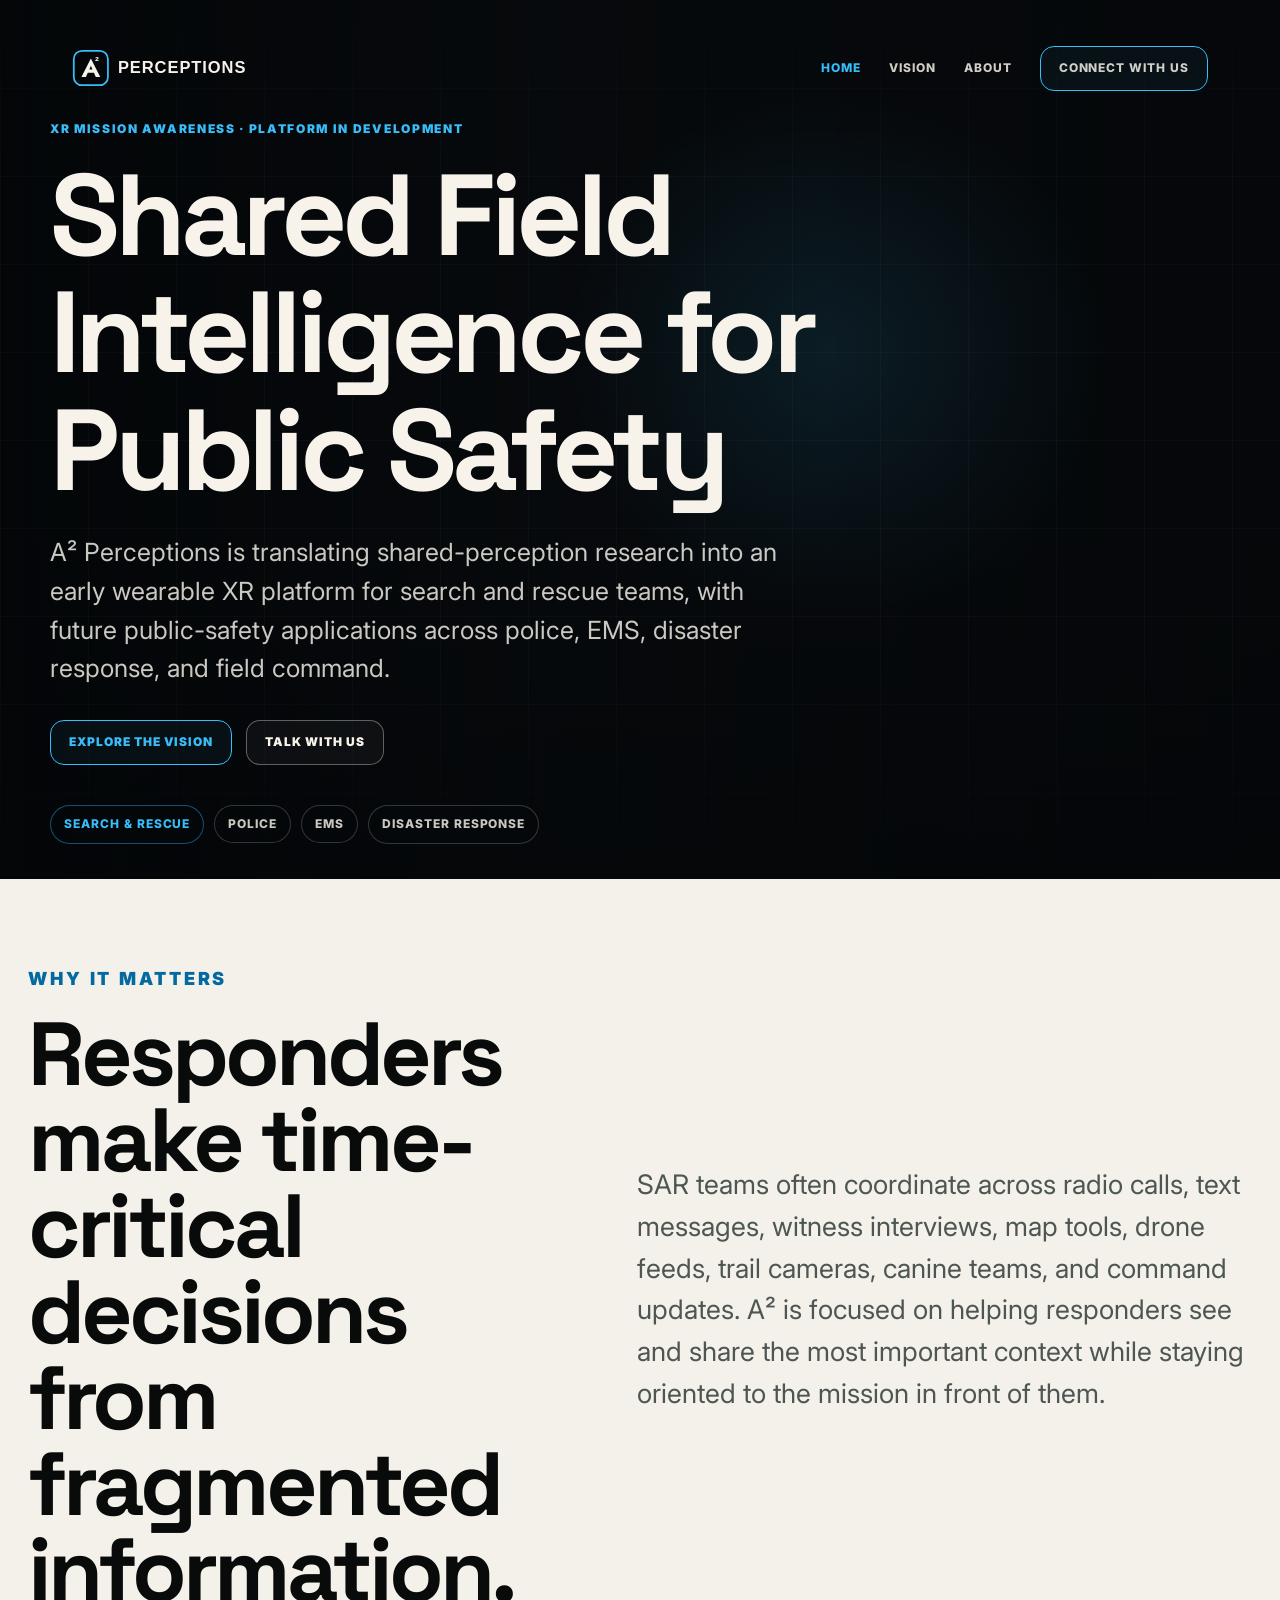
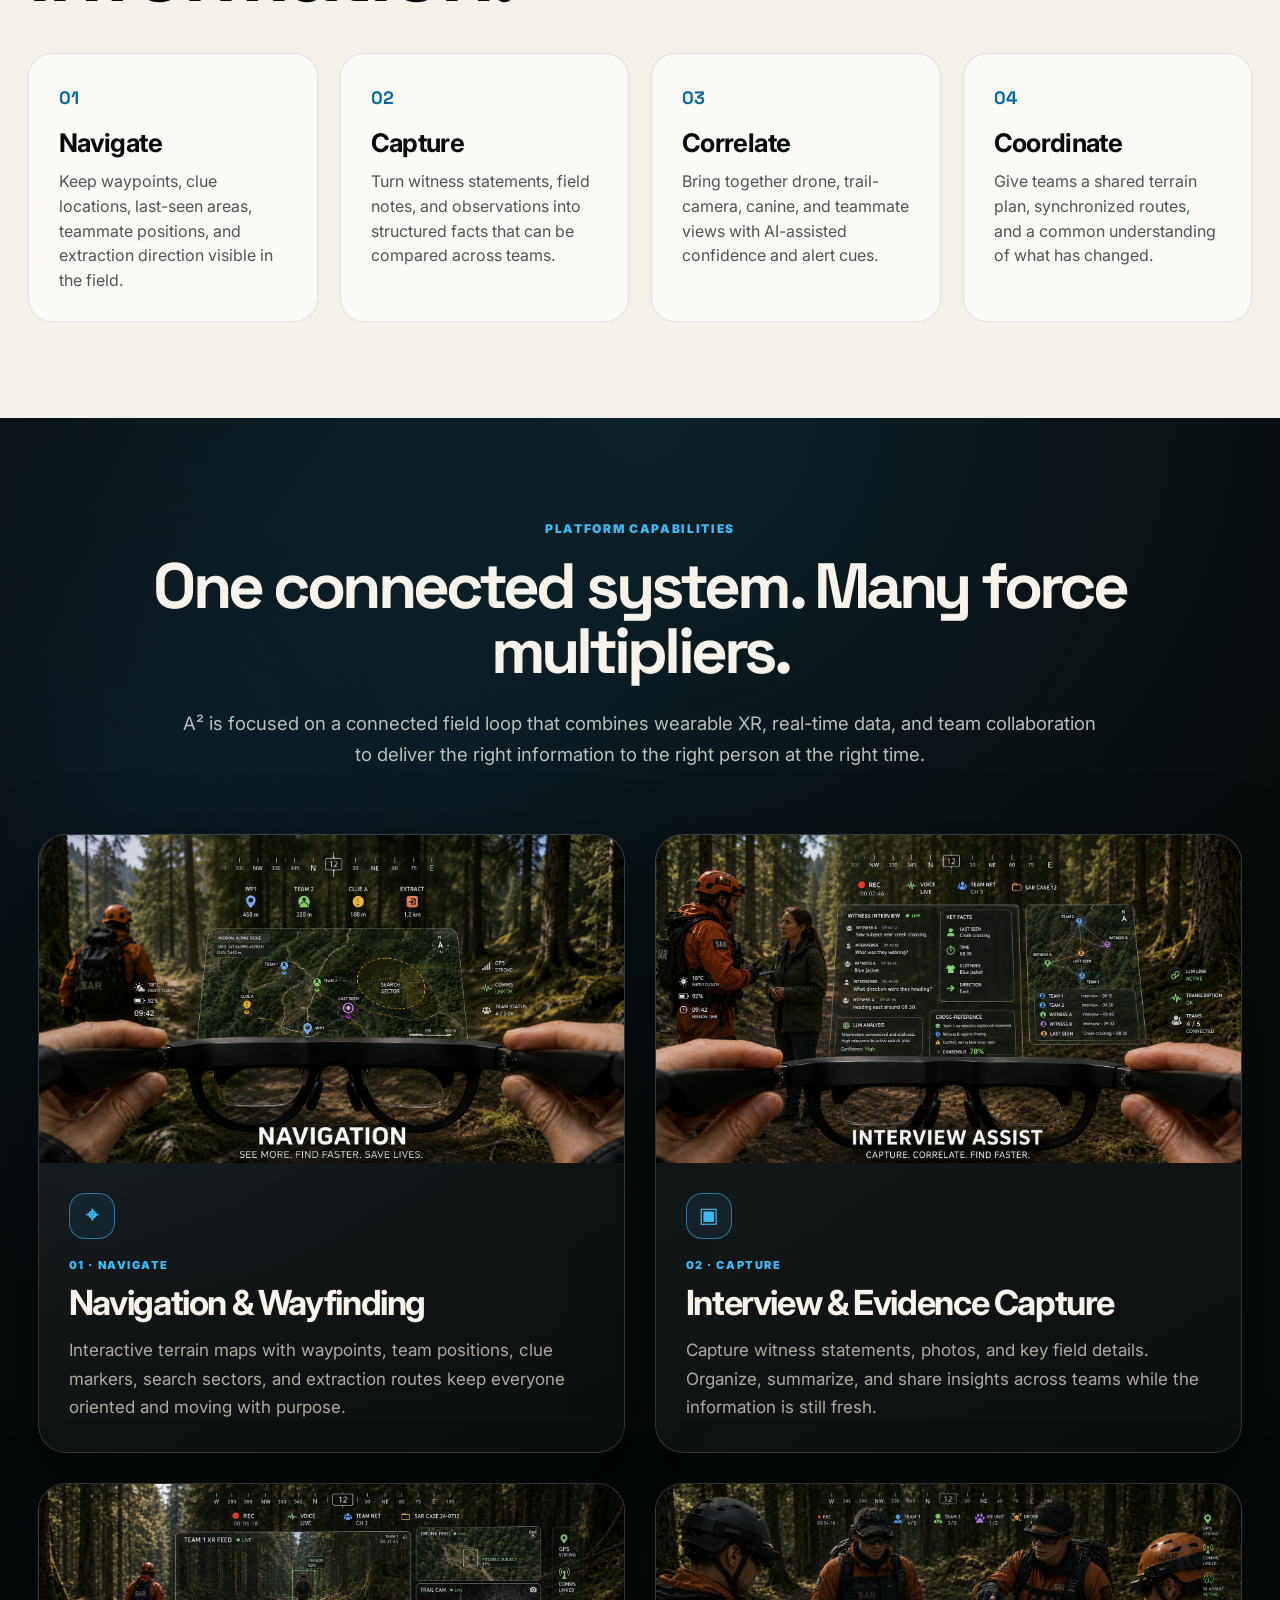
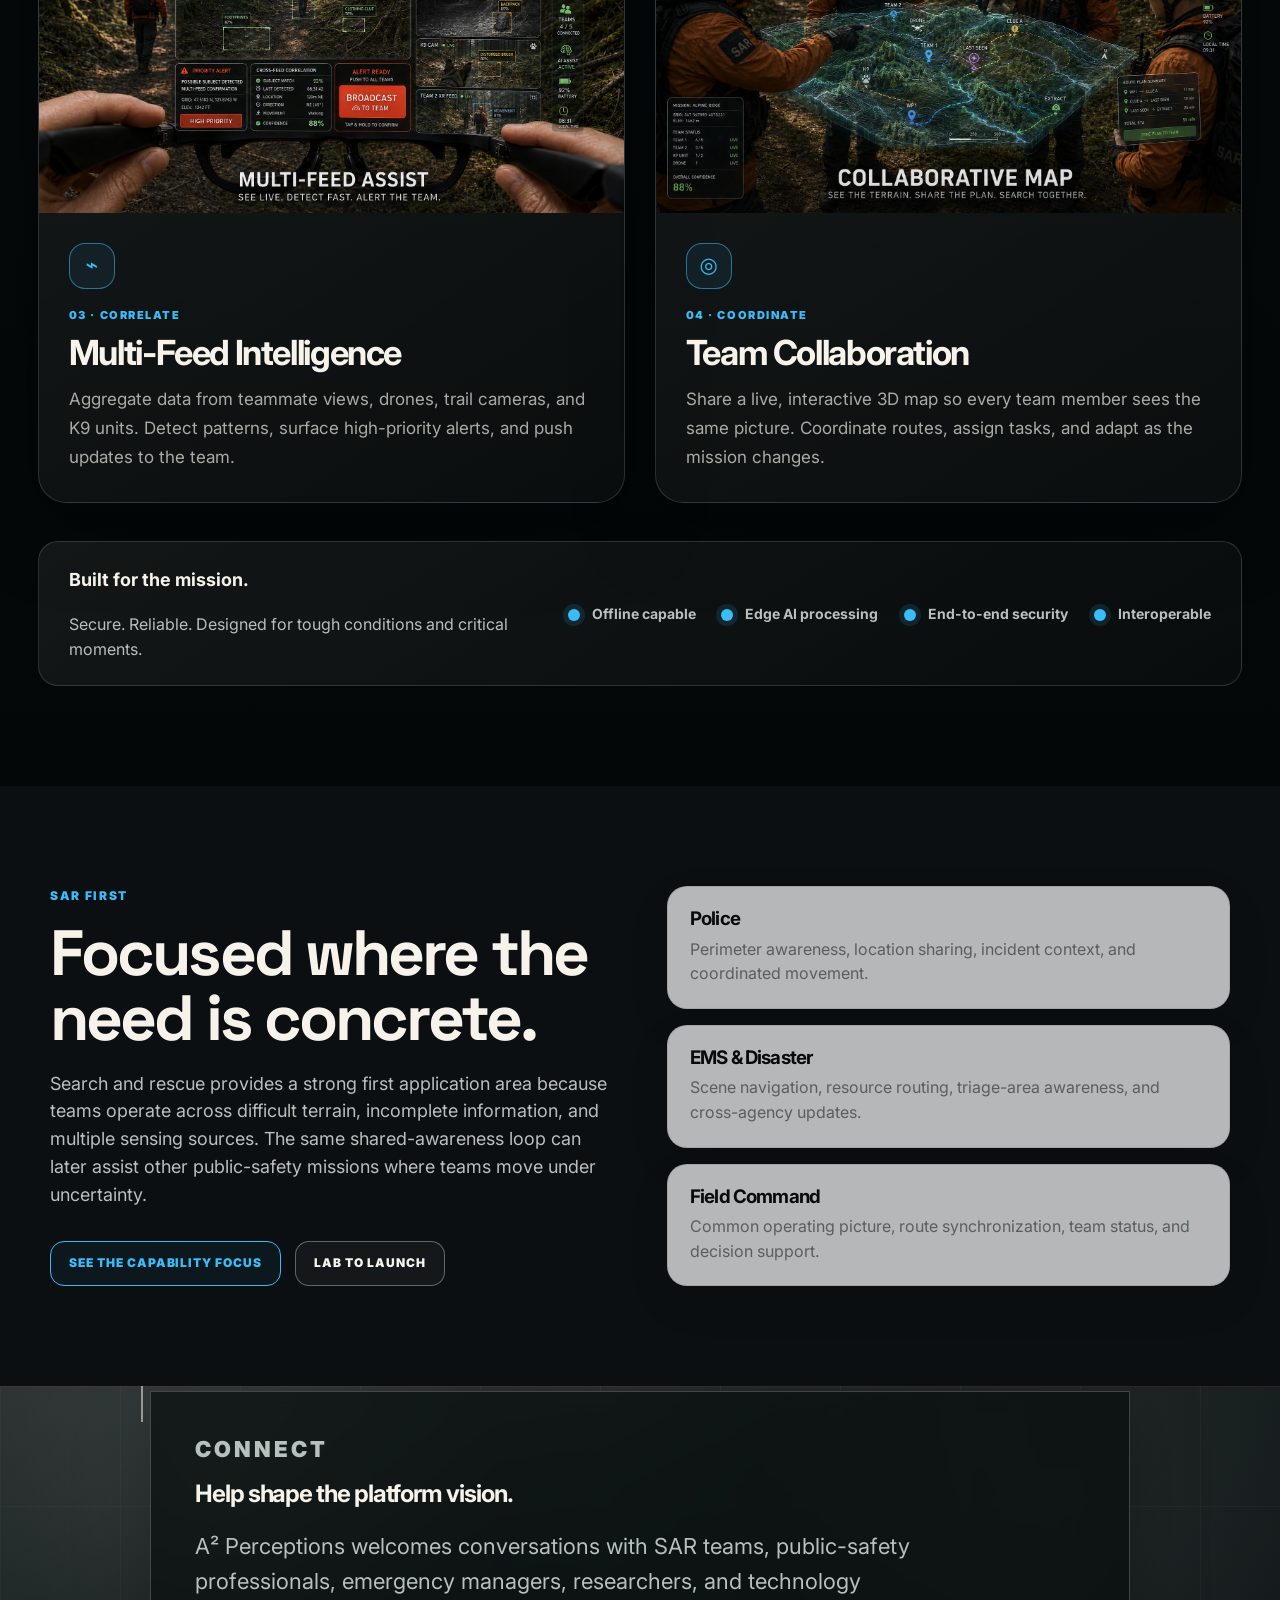
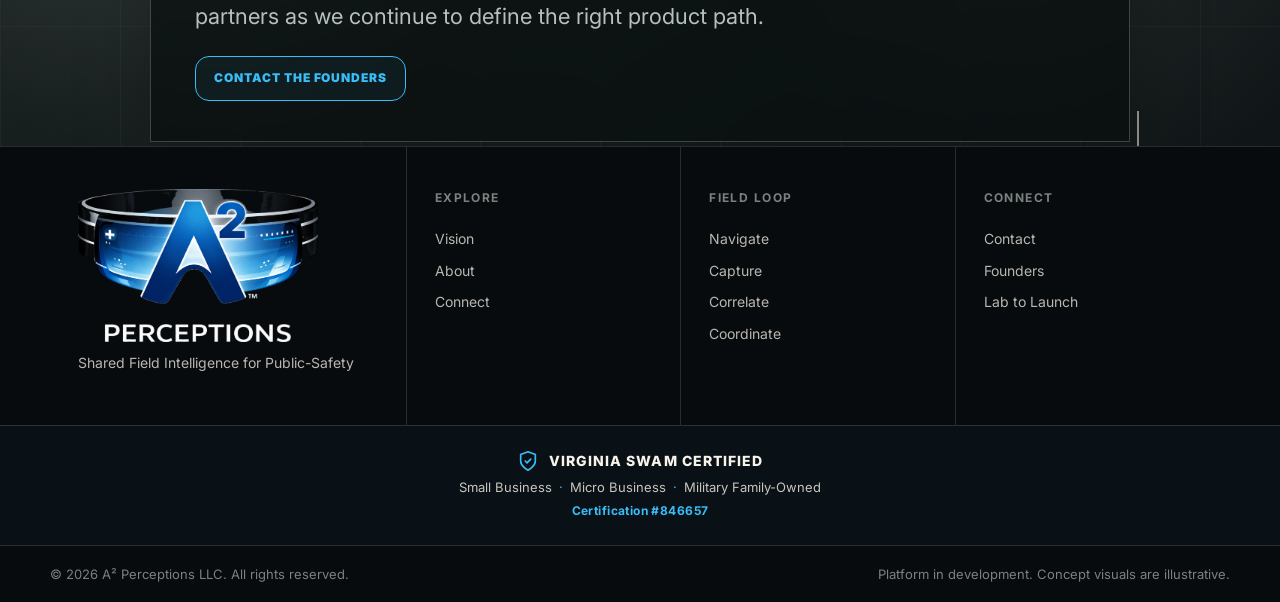
==== commit 92960cac: "updated footer" ====
--- a/index.html
+++ b/index.html
@@ -1,227 +1,240 @@
-<!doctype html>
-<html lang="en">
-<head>
-  <meta charset="utf-8">
-  <meta name="viewport" content="width=device-width, initial-scale=1">
-  <!-- Social link preview -->
-  <meta property="og:title" content="A² Perceptions">
-  <meta property="og:description" content="Shared Field Intelligence for Public Safety Teams">
-  <meta property="og:type" content="website">
-  <meta property="og:url" content="https://a2perceptions.com/">
-  <meta property="og:image" content="https://a2perceptions.com/assets/img/social-preview.png">
-  <meta property="og:image:width" content="1200">
-  <meta property="og:image:height" content="630">
-
-  <meta name="twitter:card" content="summary_large_image">
-  <meta name="twitter:title" content="A² Perceptions">
-  <meta name="twitter:description" content="Shared Field Intelligence for Public Safety Teams">
-  <meta name="twitter:image" content="https://a2perceptions.com/assets/img/social-preview.png">
-  <title>A² Perceptions | Shared Field Intelligence for Public Safety</title>
-  <meta name="description" content="A² Perceptions is developing a SAR-first wearable XR mission-awareness platform for public-safety teams.">
-  <link rel="preconnect" href="https://fonts.googleapis.com">
-  <link rel="preconnect" href="https://fonts.gstatic.com" crossorigin>
-  <link href="https://fonts.googleapis.com/css2?family=Inter:wght@400;600;700;800;900&family=Space+Grotesk:wght@500;700;800&display=swap" rel="stylesheet">
-  <link rel="stylesheet" href="assets/css/styles.css">
-  <link rel="icon" href="assets/img/favicon-32.png" sizes="32x32" type="image/png">
-  <link rel="apple-touch-icon" href="assets/img/apple-touch-icon.png">
-  <!-- Cloudflare Web Analytics --><script defer src='https://static.cloudflareinsights.com/beacon.min.js' data-cf-beacon='{"token": "a31a08a41f914ccd8b4eafe5780ccd11"}'></script><!-- End Cloudflare Web Analytics -->
-</head>
-<body>
-  <!--<div class="announcement">A² Perceptions is developing shared field intelligence for public-safety</div>-->
-  <header class="site-header" aria-label="Primary navigation">
-    <div class="header-inner">
-      <a class="logo" href="index.html" aria-label="A² Perceptions home"><img src="assets/img/a2-logo.svg" alt="A² Perceptions"></a>
-      <button class="nav-toggle" aria-label="Toggle navigation" aria-expanded="false"><span></span><span></span><span></span></button>
-      <nav class="nav">
-        <a class="active" href="index.html">Home</a>
-        <a href="vision.html">Vision</a>
-        <a href="about.html">About</a>
-        <a class="btn" href="about.html#connect">Connect With Us</a>
-      </nav>
-    </div>
-  </header>
-
-  <main>
-    <section class="hero">
-      <div class="hero-media" aria-hidden="true">
-        <video autoplay muted loop playsinline preload="metadata">
-          <source src="assets/video/XR_Forest_Video_Clean.mp4" type="video/mp4">
-        </video>
-      </div>
-      <div class="hero-content">
-        <p class="eyebrow reveal">XR mission awareness · platform in development</p>
-        <h1 class="reveal">Shared Field Intelligence for Public Safety</h1>
-        <p class="lead reveal">A² Perceptions is translating shared-perception research into an early wearable XR platform for search and rescue teams, with future public-safety applications across police, EMS, disaster response, and field command.</p>
-        <div class="hero-actions reveal">
-          <a class="btn" href="vision.html">Explore the Vision</a>
-          <a class="btn secondary" href="about.html#connect">Talk With Us</a>
-        </div>
-        <div class="hero-tags reveal" aria-label="Focus areas">
-          <span class="tag green">Search &amp; Rescue</span>
-          <span class="tag">Police</span>
-          <span class="tag">EMS</span>
-          <span class="tag">Disaster Response</span>
-        </div>
-      </div>
-    </section>
-
-    <section class="section problem-band">
-      <div class="container">
-        <div class="section-header">
-          <div>
-            <p class="section-kicker reveal">Why it matters</p>
-            <h2 class="reveal">Responders make time-critical decisions from fragmented information.</h2>
-          </div>
-          <p class="copy reveal">SAR teams often coordinate across radio calls, text messages, witness interviews, map tools, drone feeds, trail cameras, canine teams, and command updates. A² is focused on helping responders see and share the most important context while staying oriented to the mission in front of them.</p>
-        </div>
-        <div class="grid cols-4">
-          <article class="card reveal"><div class="num">01</div><h3>Navigate</h3><p>Keep waypoints, clue locations, last-seen areas, teammate positions, and extraction direction visible in the field.</p></article>
-          <article class="card reveal"><div class="num">02</div><h3>Capture</h3><p>Turn witness statements, field notes, and observations into structured facts that can be compared across teams.</p></article>
-          <article class="card reveal"><div class="num">03</div><h3>Correlate</h3><p>Bring together drone, trail-camera, canine, and teammate views with AI-assisted confidence and alert cues.</p></article>
-          <article class="card reveal"><div class="num">04</div><h3>Coordinate</h3><p>Give teams a shared terrain plan, synchronized routes, and a common understanding of what has changed.</p></article>
-        </div>
-      </div>
-    </section>
-
-
-    <section class="section home-capabilities-section">
-      <div class="container">
-        <div class="section-header stack centered">
-          <p class="section-kicker reveal">Platform capabilities</p>
-          <h2 class="reveal">One connected system. Many force multipliers.</h2>
-          <p class="copy reveal">A² is focused on a connected field loop that combines wearable XR, real-time data, and team collaboration to deliver the right information to the right person at the right time.</p>
-        </div>
-
-        <div class="capability-showcase-grid">
-          <article class="capability-showcase-card reveal">
-            <div class="capability-copy">
-              <div class="capability-icon" aria-hidden="true">⌖</div>
-              <p class="section-kicker mini">01 · Navigate</p>
-              <h3>Navigation &amp; Wayfinding</h3>
-              <p>Interactive terrain maps with waypoints, team positions, clue markers, search sectors, and extraction routes keep everyone oriented and moving with purpose.</p>
-            </div>
-            <button class="capability-image-button" type="button" data-lightbox-src="assets/img/sar-xr-navigation.png" data-lightbox-alt="Navigation and wayfinding concept showing a SAR responder using XR glasses with a map, waypoint, clue, team, and extraction overlays."><img src="assets/img/sar-xr-navigation.png" alt="Navigation and wayfinding concept showing a SAR responder using XR glasses with a map, waypoint, clue, team, and extraction overlays."><span>View larger</span></button>
-          </article>
-
-          <article class="capability-showcase-card reveal">
-            <div class="capability-copy">
-              <div class="capability-icon" aria-hidden="true">▣</div>
-              <p class="section-kicker mini">02 · Capture</p>
-              <h3>Interview &amp; Evidence Capture</h3>
-              <p>Capture witness statements, photos, and key field details. Organize, summarize, and share insights across teams while the information is still fresh.</p>
-            </div>
-            <button class="capability-image-button" type="button" data-lightbox-src="assets/img/sar-xr-interview-assist.png" data-lightbox-alt="Interview and evidence capture concept showing a SAR rescuer interviewing a witness with transcript, key facts, and cross-reference overlays."><img src="assets/img/sar-xr-interview-assist.png" alt="Interview and evidence capture concept showing a SAR rescuer interviewing a witness with transcript, key facts, and cross-reference overlays."><span>View larger</span></button>
-          </article>
-
-          <article class="capability-showcase-card reveal">
-            <div class="capability-copy">
-              <div class="capability-icon" aria-hidden="true">⌁</div>
-              <p class="section-kicker mini">03 · Correlate</p>
-              <h3>Multi-Feed Intelligence</h3>
-              <p>Aggregate data from teammate views, drones, trail cameras, and K9 units. Detect patterns, surface high-priority alerts, and push updates to the team.</p>
-            </div>
-            <button class="capability-image-button" type="button" data-lightbox-src="assets/img/sar-xr-multi-feed-assist.png" data-lightbox-alt="Multi-feed intelligence concept showing live team, drone, trail camera, and K9 camera feeds with AI assist overlays and alert controls."><img src="assets/img/sar-xr-multi-feed-assist.png" alt="Multi-feed intelligence concept showing live team, drone, trail camera, and K9 camera feeds with AI assist overlays and alert controls."><span>View larger</span></button>
-          </article>
-
-          <article class="capability-showcase-card reveal">
-            <div class="capability-copy">
-              <div class="capability-icon" aria-hidden="true">◎</div>
-              <p class="section-kicker mini">04 · Coordinate</p>
-              <h3>Team Collaboration</h3>
-              <p>Share a live, interactive 3D map so every team member sees the same picture. Coordinate routes, assign tasks, and adapt as the mission changes.</p>
-            </div>
-            <button class="capability-image-button" type="button" data-lightbox-src="assets/img/sar-xr-collaborative-map.png" data-lightbox-alt="Team collaboration concept showing SAR responders using a shared 3D holographic terrain map with team, drone, clue, route, and extraction markers."><img src="assets/img/sar-xr-collaborative-map.png" alt="Team collaboration concept showing SAR responders using a shared 3D holographic terrain map with team, drone, clue, route, and extraction markers."><span>View larger</span></button>
-          </article>
-        </div>
-
-        <div class="capability-proof-bar reveal">
-          <div><strong>Built for the mission.</strong><span>Secure. Reliable. Designed for tough conditions and critical moments.</span></div>
-          <ul>
-            <li>Offline capable</li>
-            <li>Edge AI processing</li>
-            <li>End-to-end security</li>
-            <li>Interoperable</li>
-          </ul>
-        </div>
-      </div>
-    </section>
-
-    <section class="section">
-      <div class="container split">
-        <div>
-          <p class="section-kicker reveal">SAR first</p>
-          <h2 class="reveal">Focused where the need is concrete.</h2>
-          <p class="copy reveal">Search and rescue provides a strong first application area because teams operate across difficult terrain, incomplete information, and multiple sensing sources. The same shared-awareness loop can later assist other public-safety missions where teams move under uncertainty.</p>
-          <div class="hero-actions reveal">
-            <a class="btn" href="vision.html#capabilities">See the Capability Focus</a>
-            <a class="btn secondary" href="vision.html#lab-to-launch">Lab to Launch</a>
-          </div>
-        </div>
-        <div class="grid mini-grid reveal">
-          <article class="mini-card"><h3>Police</h3><p>Perimeter awareness, location sharing, incident context, and coordinated movement.</p></article>
-          <article class="mini-card"><h3>EMS &amp; Disaster</h3><p>Scene navigation, resource routing, triage-area awareness, and cross-agency updates.</p></article>
-          <article class="mini-card"><h3>Field Command</h3><p>Common operating picture, route synchronization, team status, and decision support.</p></article>
-        </div>
-      </div>
-    </section>
-
-    <section id="connect" class="contact-band">
-      <div class="container">
-        <div class="contact-box reveal">
-          <p class="section-kicker">Connect</p>
-          <h2>Help shape the platform vision.</h2>
-          <p>A² Perceptions welcomes conversations with SAR teams, public-safety professionals, emergency managers, researchers, and technology partners as we continue to define the right product path.</p>
-          <a class="btn" href="about.html#connect">Contact the Founders</a>
-        </div>
-      </div>
-    </section>
-
-    <div class="image-lightbox" id="image-lightbox" aria-hidden="true">
-      <button class="image-lightbox-close" type="button" aria-label="Close enlarged image">×</button>
-      <img src="" alt="">
-    </div>
-
-  </main>
-
-  <footer class="site-footer">
-    <div class="container footer-grid">
-      <div class="footer-col footer-logo"><img src="assets/img/a2-logo-official-footer.png" alt="Official A² Perceptions logo"><p>Shared Field Intelligence for Public-Safety</p></div>
-      <div class="footer-col"><h4>Explore</h4><a href="vision.html">Vision</a><a href="about.html">About</a><a href="about.html#connect">Connect</a></div>
-      <div class="footer-col"><h4>Field Loop</h4><a href="vision.html#capabilities">Navigate</a><a href="vision.html#capabilities">Capture</a><a href="vision.html#capabilities">Correlate</a><a href="vision.html#capabilities">Coordinate</a></div>
-      <div class="footer-col"><h4>Connect</h4><a href="about.html#connect">Contact</a><a href="about.html#founders">Founders</a><a href="vision.html#lab-to-launch">Lab to Launch</a></div>
-    </div>
-    <div class="footer-bottom"><div class="container"><span>© <span id="year">2026</span> A² Perceptions LLC. All rights reserved.</span><span>Platform in development. Concept visuals are illustrative.</span></div></div>
-  </footer>
-
-  <script>
-    const lightbox = document.getElementById('image-lightbox');
-    if (lightbox) {
-      const lightboxImg = lightbox.querySelector('img');
-      const closeLightbox = () => {
-        lightbox.setAttribute('aria-hidden', 'true');
-        lightboxImg.src = '';
-        document.body.classList.remove('lightbox-open');
-      };
-      document.querySelectorAll('[data-lightbox-src]').forEach((button) => {
-        button.addEventListener('click', () => {
-          lightboxImg.src = button.dataset.lightboxSrc;
-          lightboxImg.alt = button.dataset.lightboxAlt || '';
-          lightbox.setAttribute('aria-hidden', 'false');
-          document.body.classList.add('lightbox-open');
-        });
-      });
-      lightbox.addEventListener('click', (event) => {
-        if (event.target === lightbox) closeLightbox();
-      });
-      lightbox.querySelector('.image-lightbox-close').addEventListener('click', closeLightbox);
-      document.addEventListener('keydown', (event) => {
-        if (event.key === 'Escape') closeLightbox();
-      });
-    }
-  </script>
-
-  <script src="assets/js/main.js"></script>
-  <script>document.getElementById('year').textContent = new Date().getFullYear();</script>
-<!-- Cloudflare Web Analytics --><script defer src='https://static.cloudflareinsights.com/beacon.min.js' data-cf-beacon='{"token": "a31a08a41f914ccd8b4eafe5780ccd11"}'></script><!-- End Cloudflare Web Analytics -->
-</body>
-</html>
+<!doctype html>
+<html lang="en">
+<head>
+  <meta charset="utf-8">
+  <meta name="viewport" content="width=device-width, initial-scale=1">
+  <!-- Social link preview -->
+  <meta property="og:title" content="A² Perceptions">
+  <meta property="og:description" content="Shared Field Intelligence for Public Safety Teams">
+  <meta property="og:type" content="website">
+  <meta property="og:url" content="https://a2perceptions.com/">
+  <meta property="og:image" content="https://a2perceptions.com/assets/img/social-preview.png">
+  <meta property="og:image:width" content="1200">
+  <meta property="og:image:height" content="630">
+
+  <meta name="twitter:card" content="summary_large_image">
+  <meta name="twitter:title" content="A² Perceptions">
+  <meta name="twitter:description" content="Shared Field Intelligence for Public Safety Teams">
+  <meta name="twitter:image" content="https://a2perceptions.com/assets/img/social-preview.png">
+  <title>A² Perceptions | Shared Field Intelligence for Public Safety</title>
+  <meta name="description" content="A² Perceptions is developing a SAR-first wearable XR mission-awareness platform for public-safety teams.">
+  <link rel="preconnect" href="https://fonts.googleapis.com">
+  <link rel="preconnect" href="https://fonts.gstatic.com" crossorigin>
+  <link href="https://fonts.googleapis.com/css2?family=Inter:wght@400;600;700;800;900&family=Space+Grotesk:wght@500;700;800&display=swap" rel="stylesheet">
+  <link rel="stylesheet" href="assets/css/styles.css">
+  <link rel="icon" href="assets/img/favicon-32.png" sizes="32x32" type="image/png">
+  <link rel="apple-touch-icon" href="assets/img/apple-touch-icon.png">
+  <!-- Cloudflare Web Analytics --><script defer src='https://static.cloudflareinsights.com/beacon.min.js' data-cf-beacon='{"token": "a31a08a41f914ccd8b4eafe5780ccd11"}'></script><!-- End Cloudflare Web Analytics -->
+</head>
+<body>
+  <!--<div class="announcement">A² Perceptions is developing shared field intelligence for public-safety</div>-->
+  <header class="site-header" aria-label="Primary navigation">
+    <div class="header-inner">
+      <a class="logo" href="index.html" aria-label="A² Perceptions home"><img src="assets/img/a2-logo.svg" alt="A² Perceptions"></a>
+      <button class="nav-toggle" aria-label="Toggle navigation" aria-expanded="false"><span></span><span></span><span></span></button>
+      <nav class="nav">
+        <a class="active" href="index.html">Home</a>
+        <a href="vision.html">Vision</a>
+        <a href="about.html">About</a>
+        <a class="btn" href="about.html#connect">Connect With Us</a>
+      </nav>
+    </div>
+  </header>
+
+  <main>
+    <section class="hero">
+      <div class="hero-media" aria-hidden="true">
+        <video autoplay muted loop playsinline preload="metadata">
+          <source src="assets/video/XR_Forest_Video_Clean.mp4" type="video/mp4">
+        </video>
+      </div>
+      <div class="hero-content">
+        <p class="eyebrow reveal">XR mission awareness · platform in development</p>
+        <h1 class="reveal">Shared Field Intelligence for Public Safety</h1>
+        <p class="lead reveal">A² Perceptions is translating shared-perception research into an early wearable XR platform for search and rescue teams, with future public-safety applications across police, EMS, disaster response, and field command.</p>
+        <div class="hero-actions reveal">
+          <a class="btn" href="vision.html">Explore the Vision</a>
+          <a class="btn secondary" href="about.html#connect">Talk With Us</a>
+        </div>
+        <div class="hero-tags reveal" aria-label="Focus areas">
+          <span class="tag green">Search &amp; Rescue</span>
+          <span class="tag">Police</span>
+          <span class="tag">EMS</span>
+          <span class="tag">Disaster Response</span>
+        </div>
+      </div>
+    </section>
+
+    <section class="section problem-band">
+      <div class="container">
+        <div class="section-header">
+          <div>
+            <p class="section-kicker reveal">Why it matters</p>
+            <h2 class="reveal">Responders make time-critical decisions from fragmented information.</h2>
+          </div>
+          <p class="copy reveal">SAR teams often coordinate across radio calls, text messages, witness interviews, map tools, drone feeds, trail cameras, canine teams, and command updates. A² is focused on helping responders see and share the most important context while staying oriented to the mission in front of them.</p>
+        </div>
+        <div class="grid cols-4">
+          <article class="card reveal"><div class="num">01</div><h3>Navigate</h3><p>Keep waypoints, clue locations, last-seen areas, teammate positions, and extraction direction visible in the field.</p></article>
+          <article class="card reveal"><div class="num">02</div><h3>Capture</h3><p>Turn witness statements, field notes, and observations into structured facts that can be compared across teams.</p></article>
+          <article class="card reveal"><div class="num">03</div><h3>Correlate</h3><p>Bring together drone, trail-camera, canine, and teammate views with AI-assisted confidence and alert cues.</p></article>
+          <article class="card reveal"><div class="num">04</div><h3>Coordinate</h3><p>Give teams a shared terrain plan, synchronized routes, and a common understanding of what has changed.</p></article>
+        </div>
+      </div>
+    </section>
+
+
+    <section class="section home-capabilities-section">
+      <div class="container">
+        <div class="section-header stack centered">
+          <p class="section-kicker reveal">Platform capabilities</p>
+          <h2 class="reveal">One connected system. Many force multipliers.</h2>
+          <p class="copy reveal">A² is focused on a connected field loop that combines wearable XR, real-time data, and team collaboration to deliver the right information to the right person at the right time.</p>
+        </div>
+
+        <div class="capability-showcase-grid">
+          <article class="capability-showcase-card reveal">
+            <div class="capability-copy">
+              <div class="capability-icon" aria-hidden="true">⌖</div>
+              <p class="section-kicker mini">01 · Navigate</p>
+              <h3>Navigation &amp; Wayfinding</h3>
+              <p>Interactive terrain maps with waypoints, team positions, clue markers, search sectors, and extraction routes keep everyone oriented and moving with purpose.</p>
+            </div>
+            <button class="capability-image-button" type="button" data-lightbox-src="assets/img/sar-xr-navigation.png" data-lightbox-alt="Navigation and wayfinding concept showing a SAR responder using XR glasses with a map, waypoint, clue, team, and extraction overlays."><img src="assets/img/sar-xr-navigation.png" alt="Navigation and wayfinding concept showing a SAR responder using XR glasses with a map, waypoint, clue, team, and extraction overlays."><span>View larger</span></button>
+          </article>
+
+          <article class="capability-showcase-card reveal">
+            <div class="capability-copy">
+              <div class="capability-icon" aria-hidden="true">▣</div>
+              <p class="section-kicker mini">02 · Capture</p>
+              <h3>Interview &amp; Evidence Capture</h3>
+              <p>Capture witness statements, photos, and key field details. Organize, summarize, and share insights across teams while the information is still fresh.</p>
+            </div>
+            <button class="capability-image-button" type="button" data-lightbox-src="assets/img/sar-xr-interview-assist.png" data-lightbox-alt="Interview and evidence capture concept showing a SAR rescuer interviewing a witness with transcript, key facts, and cross-reference overlays."><img src="assets/img/sar-xr-interview-assist.png" alt="Interview and evidence capture concept showing a SAR rescuer interviewing a witness with transcript, key facts, and cross-reference overlays."><span>View larger</span></button>
+          </article>
+
+          <article class="capability-showcase-card reveal">
+            <div class="capability-copy">
+              <div class="capability-icon" aria-hidden="true">⌁</div>
+              <p class="section-kicker mini">03 · Correlate</p>
+              <h3>Multi-Feed Intelligence</h3>
+              <p>Aggregate data from teammate views, drones, trail cameras, and K9 units. Detect patterns, surface high-priority alerts, and push updates to the team.</p>
+            </div>
+            <button class="capability-image-button" type="button" data-lightbox-src="assets/img/sar-xr-multi-feed-assist.png" data-lightbox-alt="Multi-feed intelligence concept showing live team, drone, trail camera, and K9 camera feeds with AI assist overlays and alert controls."><img src="assets/img/sar-xr-multi-feed-assist.png" alt="Multi-feed intelligence concept showing live team, drone, trail camera, and K9 camera feeds with AI assist overlays and alert controls."><span>View larger</span></button>
+          </article>
+
+          <article class="capability-showcase-card reveal">
+            <div class="capability-copy">
+              <div class="capability-icon" aria-hidden="true">◎</div>
+              <p class="section-kicker mini">04 · Coordinate</p>
+              <h3>Team Collaboration</h3>
+              <p>Share a live, interactive 3D map so every team member sees the same picture. Coordinate routes, assign tasks, and adapt as the mission changes.</p>
+            </div>
+            <button class="capability-image-button" type="button" data-lightbox-src="assets/img/sar-xr-collaborative-map.png" data-lightbox-alt="Team collaboration concept showing SAR responders using a shared 3D holographic terrain map with team, drone, clue, route, and extraction markers."><img src="assets/img/sar-xr-collaborative-map.png" alt="Team collaboration concept showing SAR responders using a shared 3D holographic terrain map with team, drone, clue, route, and extraction markers."><span>View larger</span></button>
+          </article>
+        </div>
+
+        <div class="capability-proof-bar reveal">
+          <div><strong>Built for the mission.</strong><span>Secure. Reliable. Designed for tough conditions and critical moments.</span></div>
+          <ul>
+            <li>Offline capable</li>
+            <li>Edge AI processing</li>
+            <li>End-to-end security</li>
+            <li>Interoperable</li>
+          </ul>
+        </div>
+      </div>
+    </section>
+
+    <section class="section">
+      <div class="container split">
+        <div>
+          <p class="section-kicker reveal">SAR first</p>
+          <h2 class="reveal">Focused where the need is concrete.</h2>
+          <p class="copy reveal">Search and rescue provides a strong first application area because teams operate across difficult terrain, incomplete information, and multiple sensing sources. The same shared-awareness loop can later assist other public-safety missions where teams move under uncertainty.</p>
+          <div class="hero-actions reveal">
+            <a class="btn" href="vision.html#capabilities">See the Capability Focus</a>
+            <a class="btn secondary" href="vision.html#lab-to-launch">Lab to Launch</a>
+          </div>
+        </div>
+        <div class="grid mini-grid reveal">
+          <article class="mini-card"><h3>Police</h3><p>Perimeter awareness, location sharing, incident context, and coordinated movement.</p></article>
+          <article class="mini-card"><h3>EMS &amp; Disaster</h3><p>Scene navigation, resource routing, triage-area awareness, and cross-agency updates.</p></article>
+          <article class="mini-card"><h3>Field Command</h3><p>Common operating picture, route synchronization, team status, and decision support.</p></article>
+        </div>
+      </div>
+    </section>
+
+    <section id="connect" class="contact-band">
+      <div class="container">
+        <div class="contact-box reveal">
+          <p class="section-kicker">Connect</p>
+          <h2>Help shape the platform vision.</h2>
+          <p>A² Perceptions welcomes conversations with SAR teams, public-safety professionals, emergency managers, researchers, and technology partners as we continue to define the right product path.</p>
+          <a class="btn" href="about.html#connect">Contact the Founders</a>
+        </div>
+      </div>
+    </section>
+
+    <div class="image-lightbox" id="image-lightbox" aria-hidden="true">
+      <button class="image-lightbox-close" type="button" aria-label="Close enlarged image">×</button>
+      <img src="" alt="">
+    </div>
+
+  </main>
+
+  <footer class="site-footer">
+    <div class="container footer-grid">
+      <div class="footer-col footer-logo"><img src="assets/img/a2-logo-official-footer.png" alt="Official A² Perceptions logo"><p>Shared Field Intelligence for Public-Safety</p></div>
+      <div class="footer-col"><h4>Explore</h4><a href="vision.html">Vision</a><a href="about.html">About</a><a href="about.html#connect">Connect</a></div>
+      <div class="footer-col"><h4>Field Loop</h4><a href="vision.html#capabilities">Navigate</a><a href="vision.html#capabilities">Capture</a><a href="vision.html#capabilities">Correlate</a><a href="vision.html#capabilities">Coordinate</a></div>
+      <div class="footer-col"><h4>Connect</h4><a href="about.html#connect">Contact</a><a href="about.html#founders">Founders</a><a href="vision.html#lab-to-launch">Lab to Launch</a></div>
+    </div>
+    <div class="footer-certification" aria-label="Virginia SWaM business certification">
+      <div class="container footer-certification-inner">
+        <div class="footer-certification-heading">
+          <svg class="footer-certification-icon" viewBox="0 0 24 24" fill="none" stroke="currentColor" stroke-width="1.8" stroke-linecap="round" stroke-linejoin="round" aria-hidden="true" focusable="false">
+            <path d="M12 22s8-4 8-10V5l-8-3-8 3v7c0 6 8 10 8 10Z"></path>
+            <path d="m9 12 2 2 4-4"></path>
+          </svg>
+          <span>Virginia SWaM Certified</span>
+        </div>
+        <p class="footer-certification-designations">Small Business <span aria-hidden="true">·</span> Micro Business <span aria-hidden="true">·</span> Military Family-Owned</p>
+        <p class="footer-certification-number">Certification #846657</p>
+      </div>
+    </div>
+    <div class="footer-bottom"><div class="container"><span>© <span id="year">2026</span> A² Perceptions LLC. All rights reserved.</span><span>Platform in development. Concept visuals are illustrative.</span></div></div>
+  </footer>
+
+  <script>
+    const lightbox = document.getElementById('image-lightbox');
+    if (lightbox) {
+      const lightboxImg = lightbox.querySelector('img');
+      const closeLightbox = () => {
+        lightbox.setAttribute('aria-hidden', 'true');
+        lightboxImg.src = '';
+        document.body.classList.remove('lightbox-open');
+      };
+      document.querySelectorAll('[data-lightbox-src]').forEach((button) => {
+        button.addEventListener('click', () => {
+          lightboxImg.src = button.dataset.lightboxSrc;
+          lightboxImg.alt = button.dataset.lightboxAlt || '';
+          lightbox.setAttribute('aria-hidden', 'false');
+          document.body.classList.add('lightbox-open');
+        });
+      });
+      lightbox.addEventListener('click', (event) => {
+        if (event.target === lightbox) closeLightbox();
+      });
+      lightbox.querySelector('.image-lightbox-close').addEventListener('click', closeLightbox);
+      document.addEventListener('keydown', (event) => {
+        if (event.key === 'Escape') closeLightbox();
+      });
+    }
+  </script>
+
+  <script src="assets/js/main.js"></script>
+  <script>document.getElementById('year').textContent = new Date().getFullYear();</script>
+<!-- Cloudflare Web Analytics --><script defer src='https://static.cloudflareinsights.com/beacon.min.js' data-cf-beacon='{"token": "a31a08a41f914ccd8b4eafe5780ccd11"}'></script><!-- End Cloudflare Web Analytics -->
+</body>
+</html>
--- a/assets/css/styles.css
+++ b/assets/css/styles.css
@@ -359,6 +359,58 @@
 .footer-logo img { width:240px; max-width:100%; height:auto; }
 .footer-col h4 { margin:0 0 20px; color:var(--muted-2); font-size:12px; text-transform:uppercase; letter-spacing:.12em; }
 .footer-col a, .footer-col p { display:block; color:rgba(247,243,234,.74); margin:10px 0; font-size:14px; }
+/* Virginia SWaM certification strip — shared across every page footer. */
+.footer-certification {
+  border-top: 1px solid var(--line);
+  background: #0a1116;
+  text-align: center;
+}
+.footer-certification-inner {
+  display: flex;
+  flex-direction: column;
+  align-items: center;
+  gap: 5px;
+  padding-top: 24px;
+  padding-bottom: 24px;
+}
+.footer-certification-heading {
+  display: flex;
+  align-items: center;
+  justify-content: center;
+  gap: 10px;
+  color: var(--text);
+  font-size: 14px;
+  font-weight: 800;
+  line-height: 1.35;
+  letter-spacing: .075em;
+  text-transform: uppercase;
+}
+.footer-certification-icon {
+  width: 22px;
+  height: 22px;
+  flex-shrink: 0;
+  color: var(--green);
+}
+.footer-certification-designations,
+.footer-certification-number { margin: 0; line-height: 1.55; }
+.footer-certification-designations {
+  color: rgba(247,243,234,.8);
+  font-size: 13px;
+}
+.footer-certification-designations span { color: var(--green); padding: 0 3px; }
+.footer-certification-number {
+  color: var(--green);
+  font-size: 12px;
+  font-weight: 700;
+  letter-spacing: .035em;
+}
+@media (max-width: 560px) {
+  .footer-certification-inner { padding-top: 22px; padding-bottom: 22px; }
+  .footer-certification-heading { font-size: 12px; gap: 8px; }
+  .footer-certification-icon { width: 19px; height: 19px; }
+  .footer-certification-designations { max-width: 300px; font-size: 12px; }
+}
+
 .footer-bottom { border-top:1px solid var(--line); color:var(--muted-2); font-size:13px; padding:18px 0; }
 .footer-bottom .container { display:flex; justify-content:space-between; gap:18px; flex-wrap:wrap; }
 
